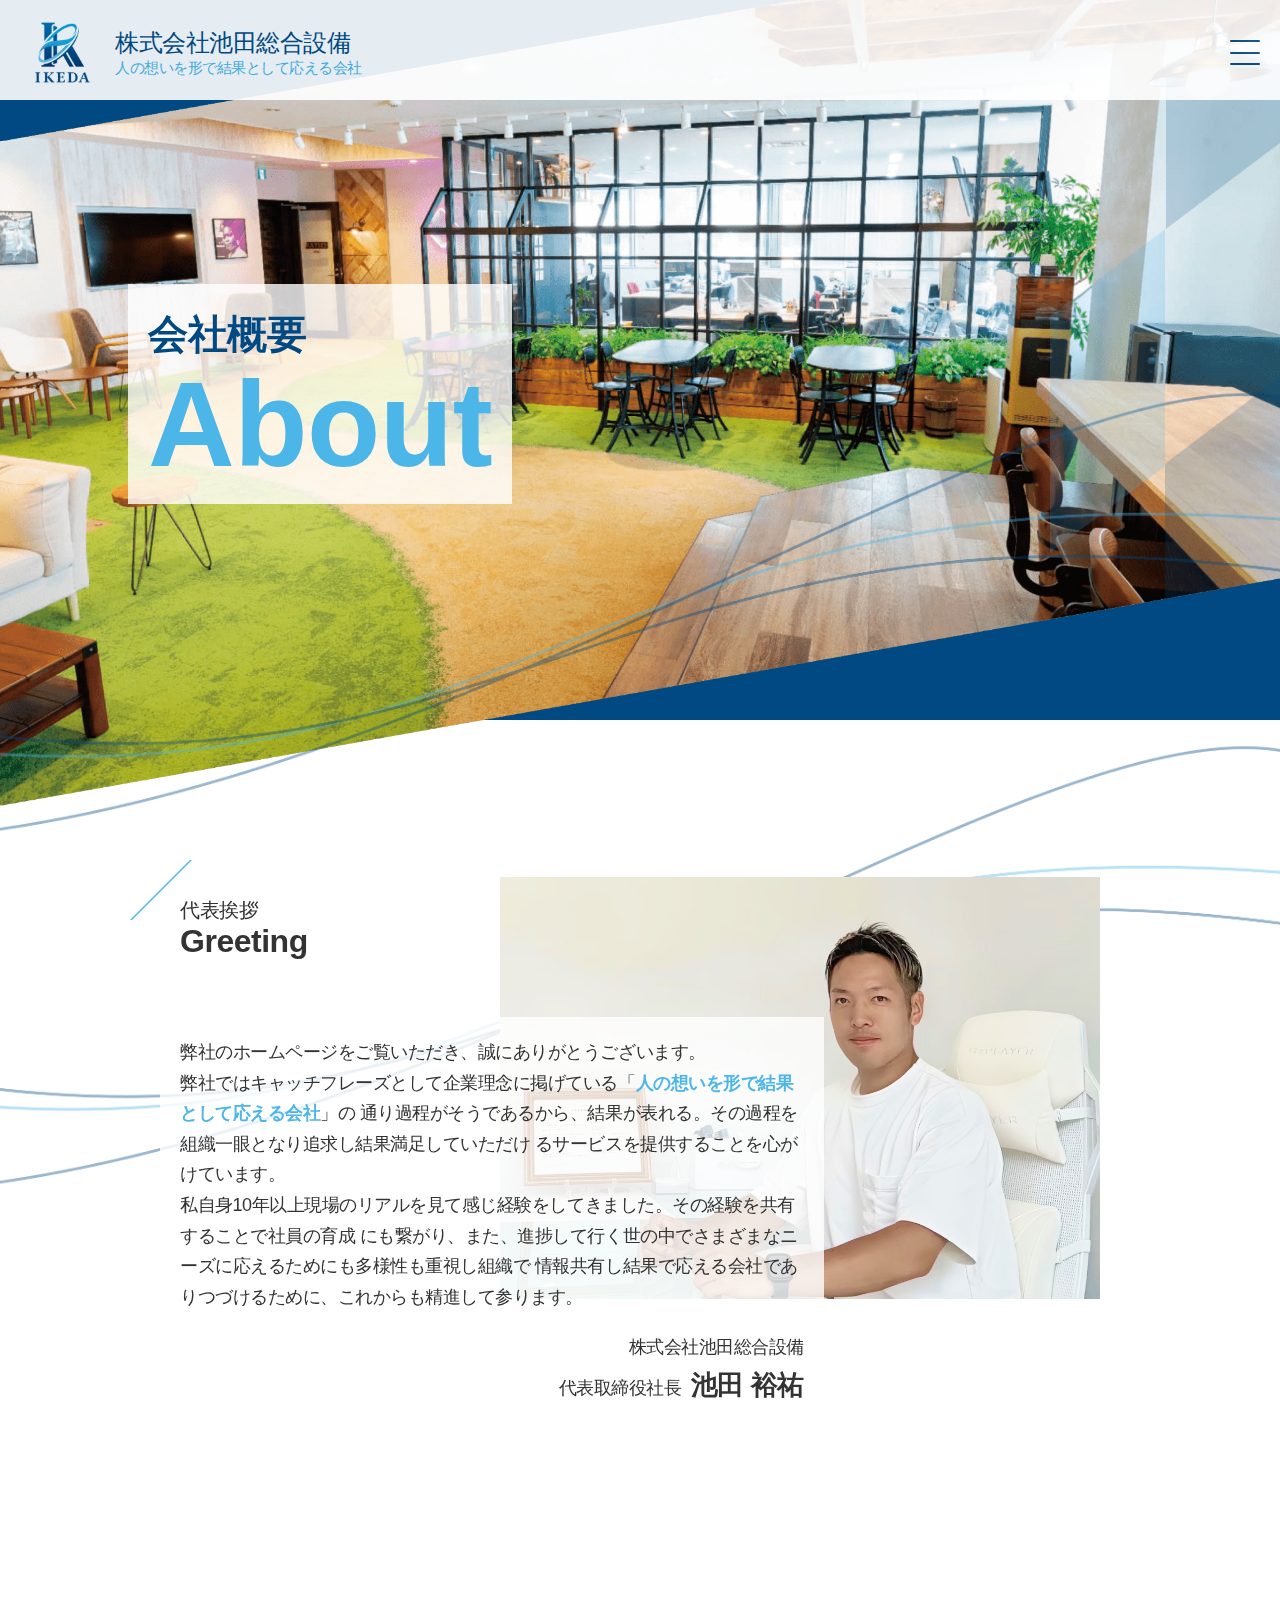
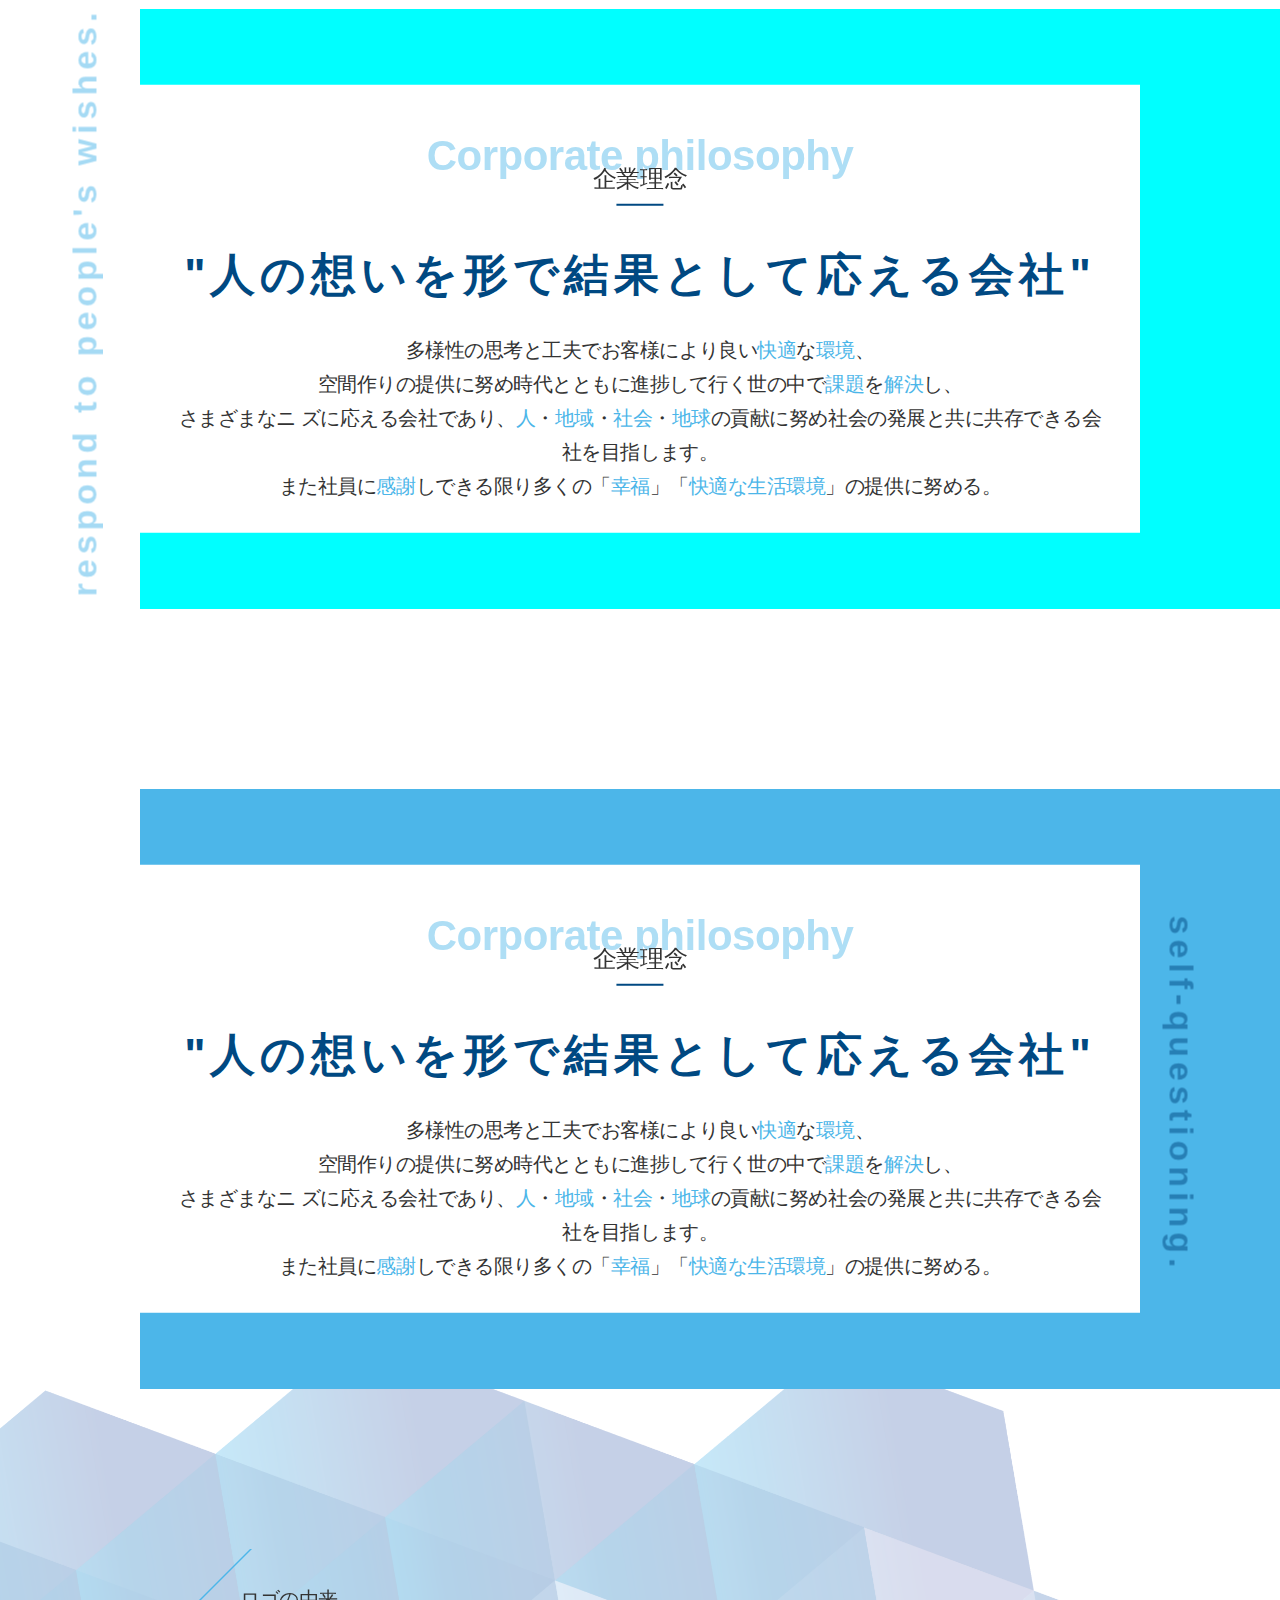
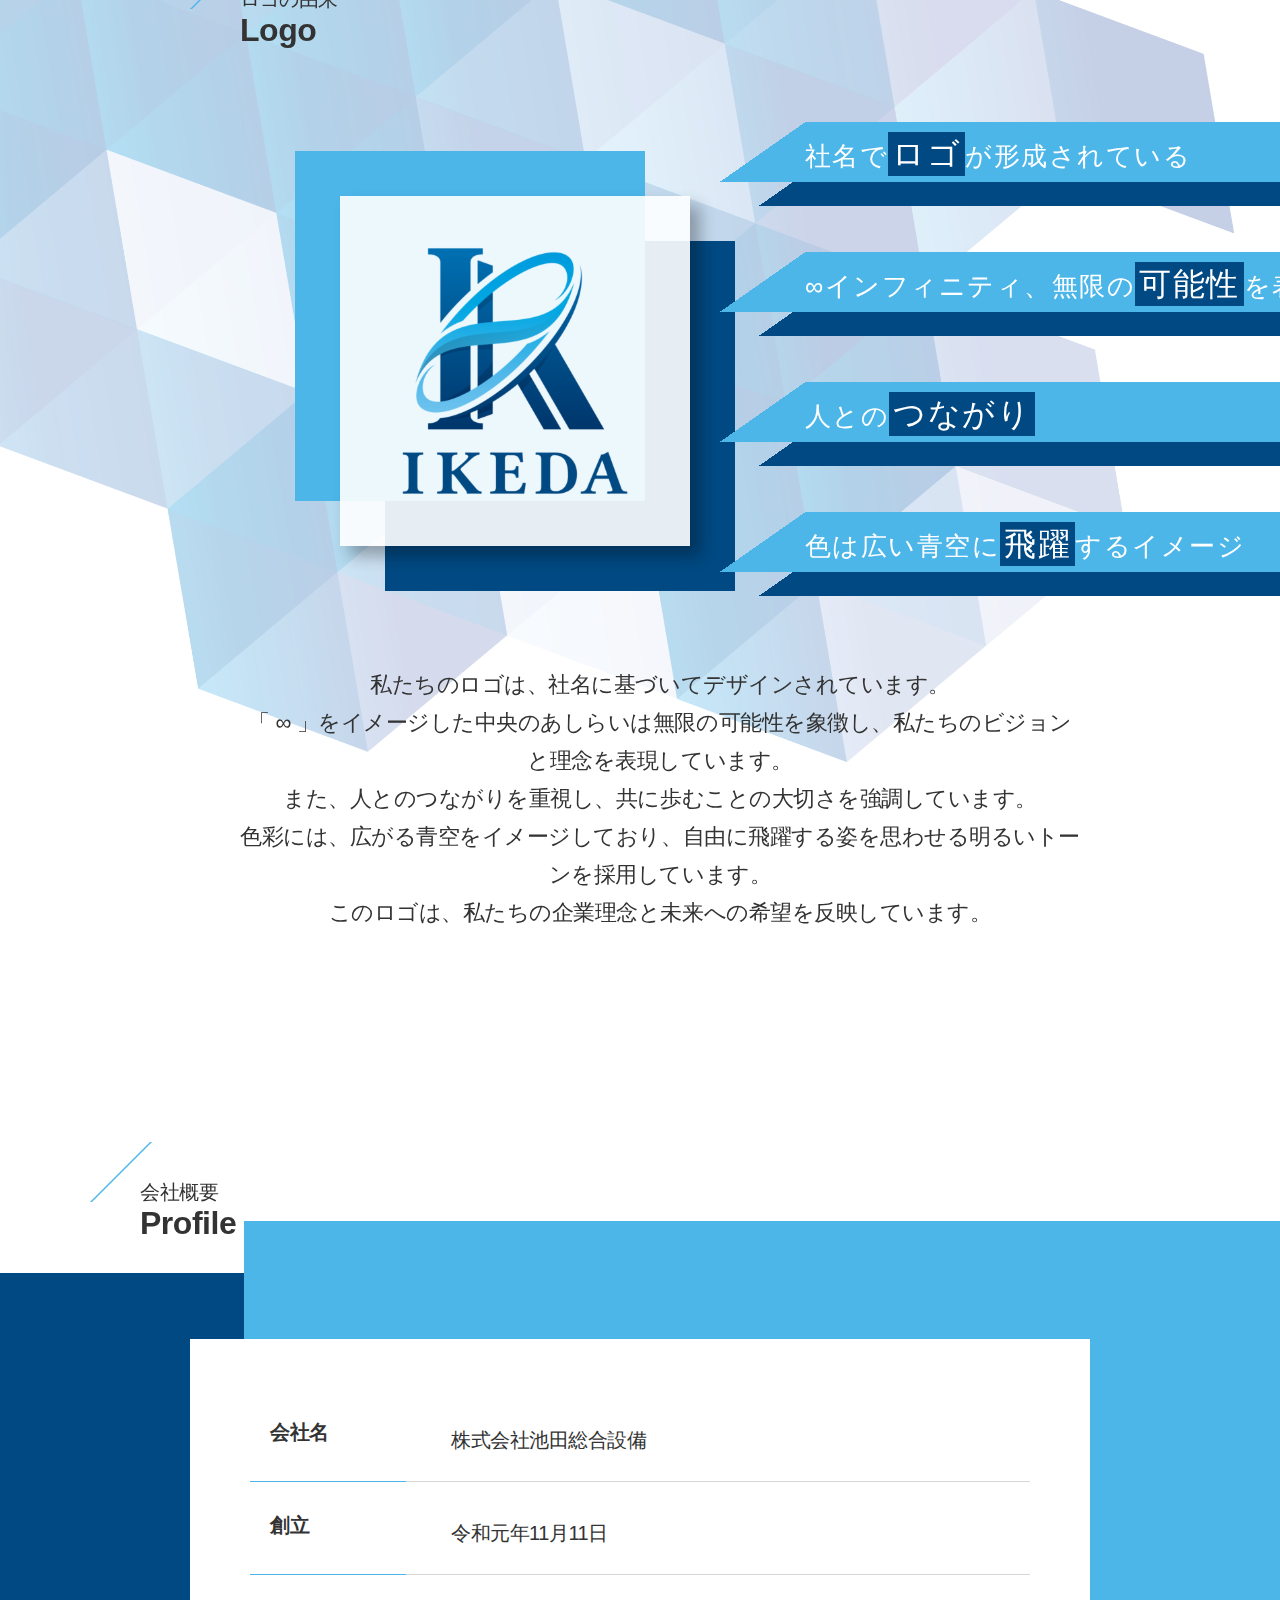
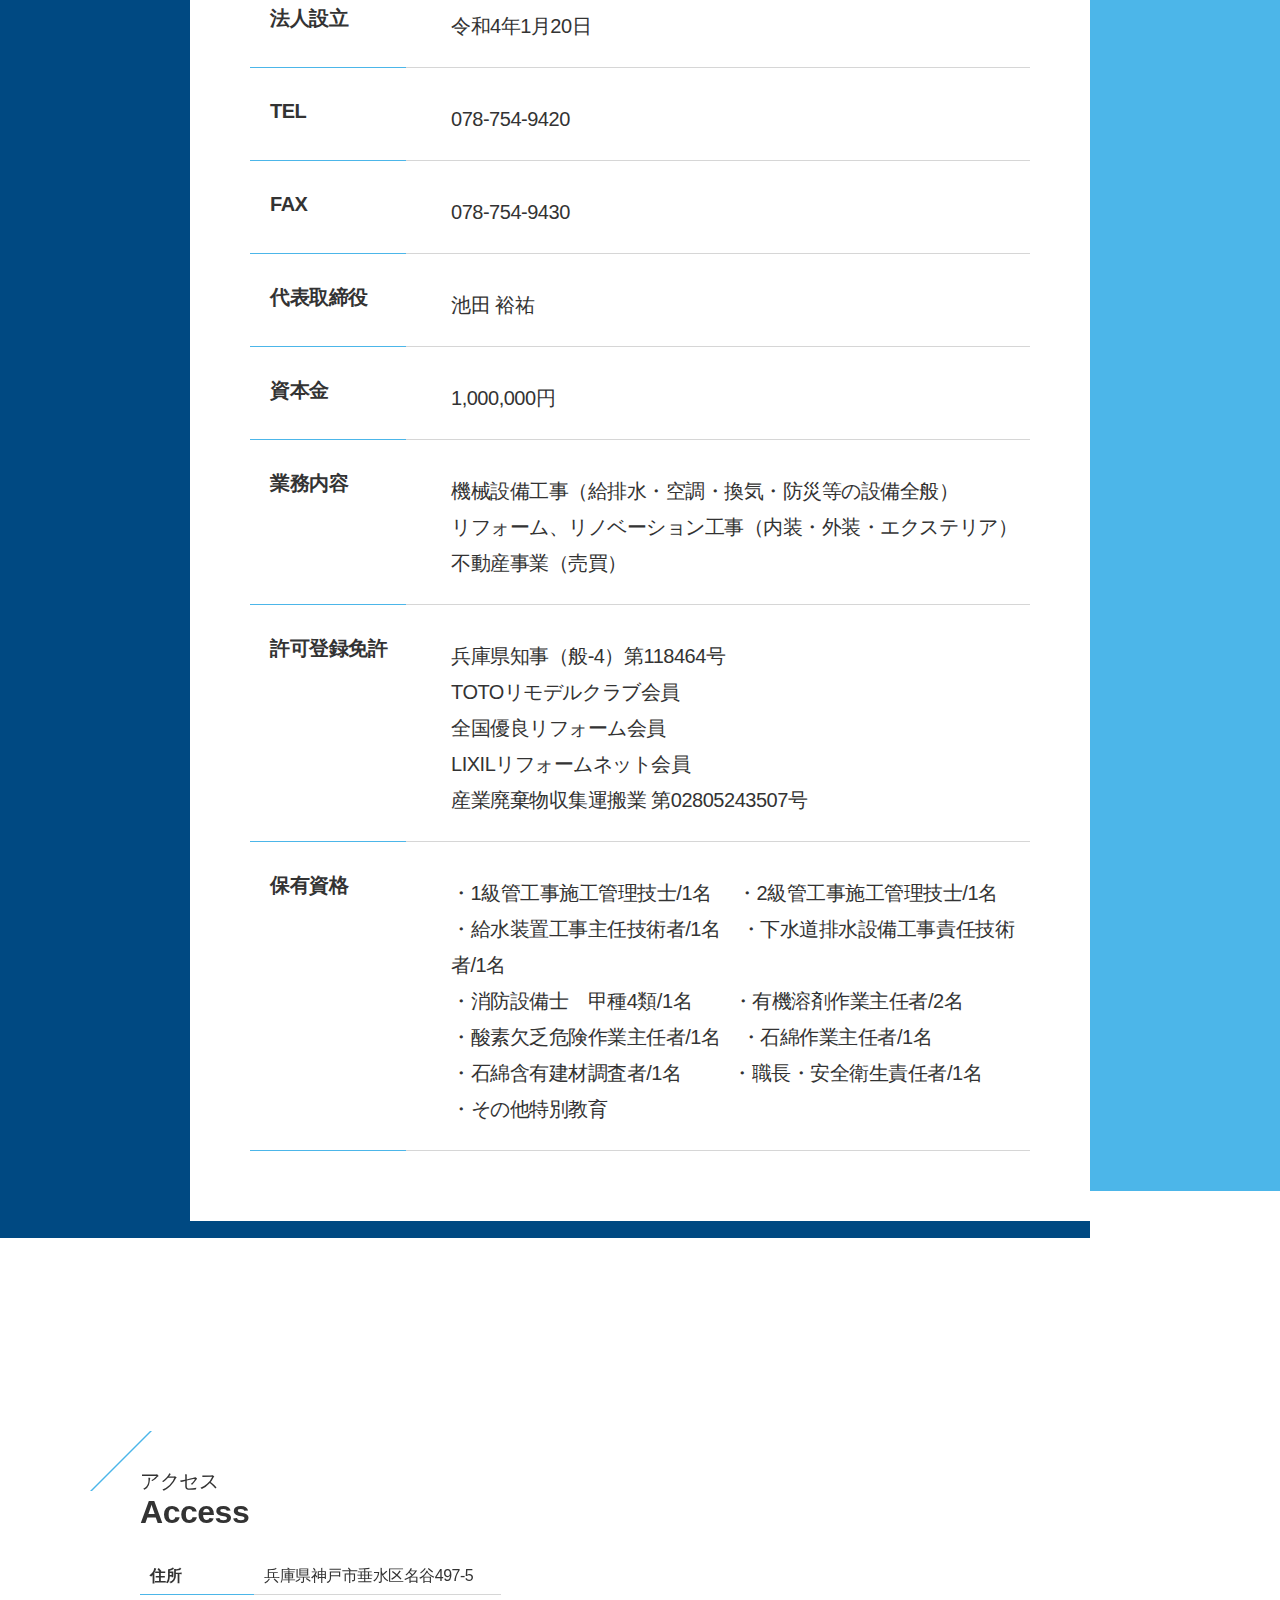
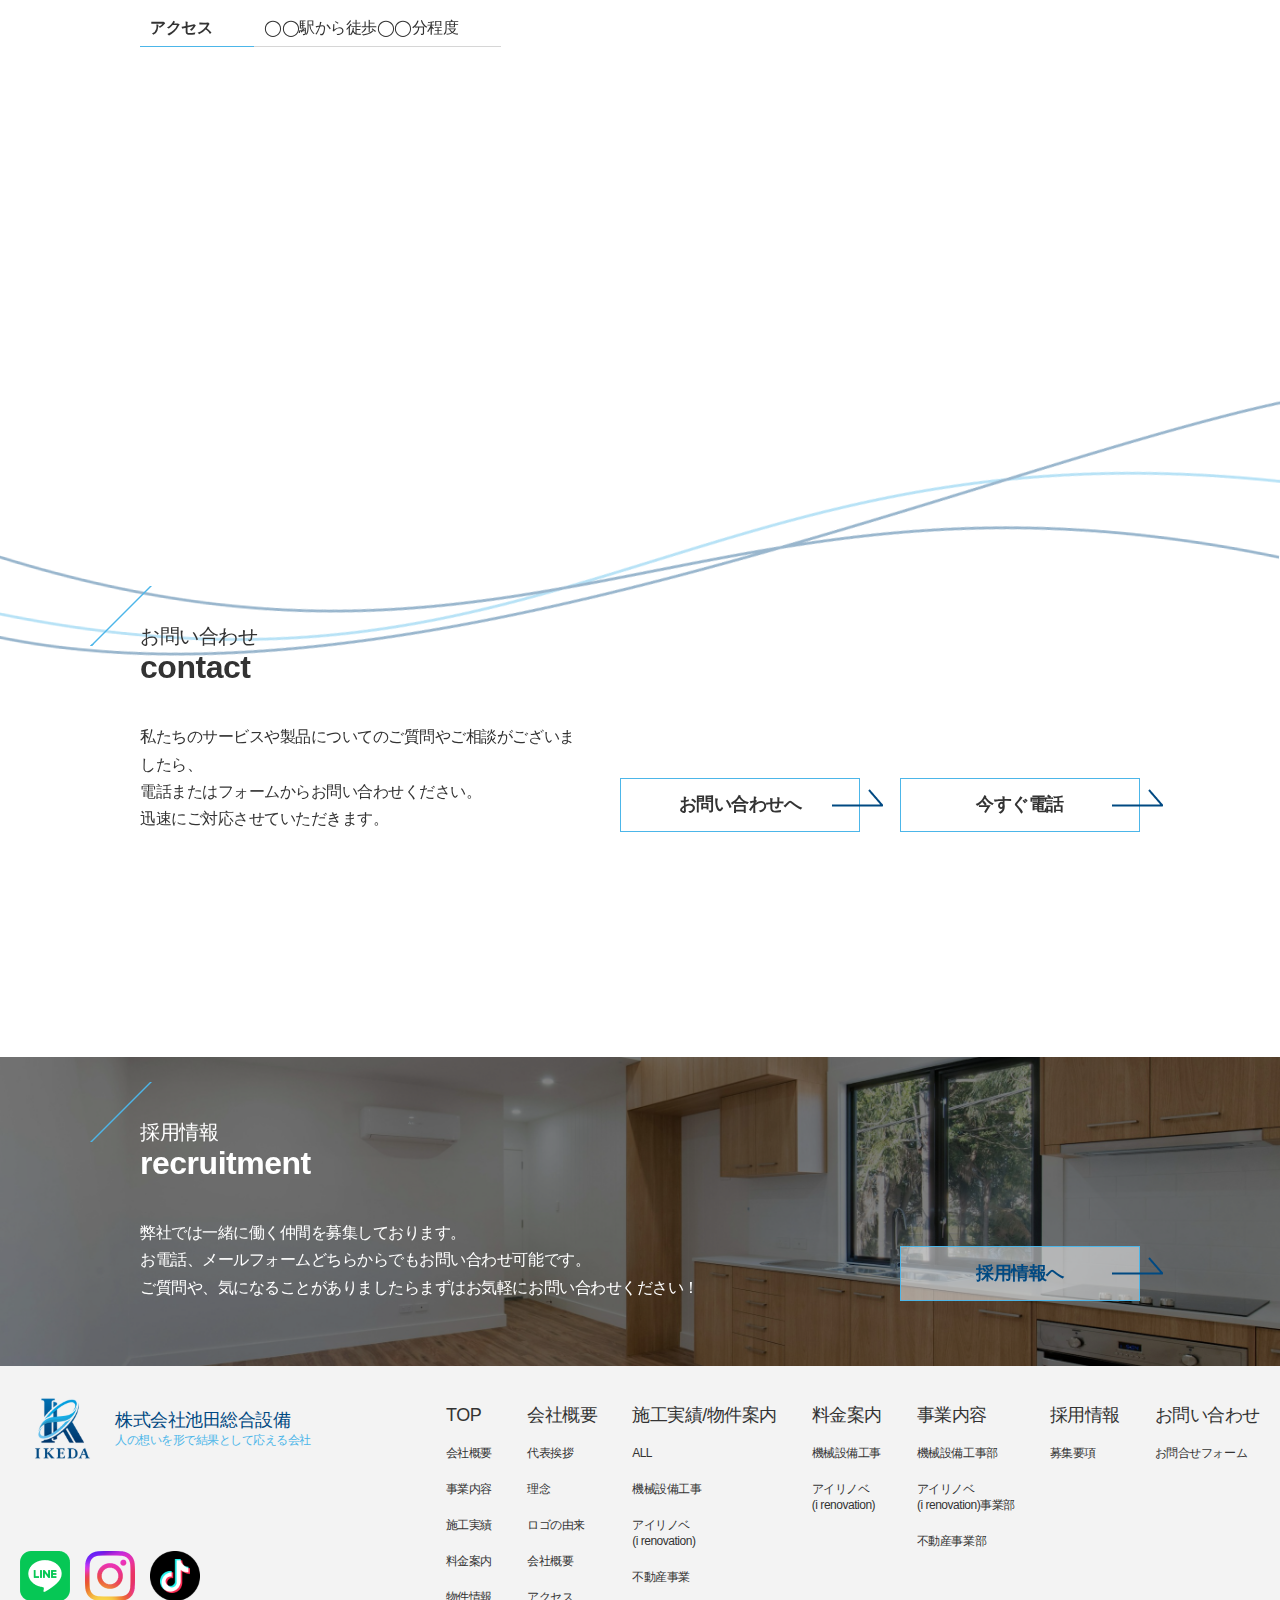
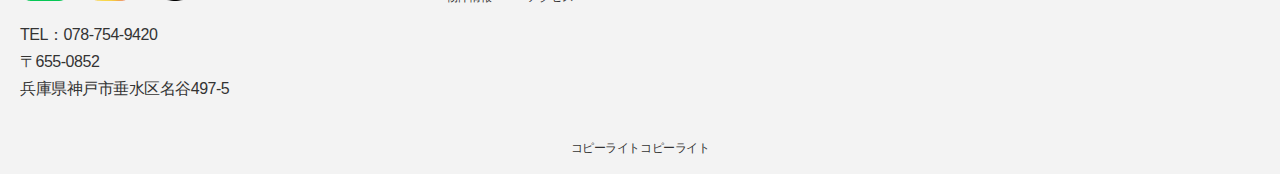
==== about.html @ 6a2445d1 "アクセスマップ追加" ====
<!DOCTYPE html>
<html lang="en">
<head>
    <meta charset="UTF-8">
    <meta name="viewport" content="width=device-width, initial-scale=1.0">
    <title>会社概要</title>

    <!-- 共通css -->
    <link rel="stylesheet" href="assets/css/common.css">
    <!-- 共通css / -->
    <!-- 固有css -->
    <link rel="stylesheet" href="assets/css/about.css">

    <!-- 固有css/ -->
    <!-- SVGファビコン -->
    <link rel="icon" href="/assets/img/common/logo.svg" type="image/svg+xml">
</head>
<body id="about">
    <div class="l-cutin">
    </div>
    <!-- header -->
    <header class="l-header">
        <div class="l-header__container">
            <a href="" class="logo">
                <i>
                    <img src="/assets/img/common/logo.svg" alt="">
                </i>
                <div class="text">
                    <div class="title">株式会社池田総合設備</div>
                    <div class="copy">人の想いを形で結果として応える会社</div>
                </div>
            </a>
            <nav class="l-header__nav">
                <ul class="l-header__menu">
                    <li claiss="l-header__list"><a href="/index.html" class="is-current">TOP</a></li>
                    <li claiss="l-header__list"><a href="/about.html">会社概要</a></li>
                    <li claiss="l-header__list"><a href="/archive.html">施工実績 / 物件案内</a></li>
                    <li claiss="l-header__list"><a href="/price.html">料金案内</a></li>
                    <li claiss="l-header__list"><a href="/business.html">事業内容</a></li>
                    <li claiss="l-header__list"><a href="/recruitment.html">採用情報</a></li>
                    <li claiss="l-header__list"><a href="/contact.html">お問い合わせ</a></li>
                </ul>
                <div class="l-header__sns">
                    <a href="">
                        <img src="/assets/img/common/LINE.png" alt="">
                    </a>
                    <a href="">
                        <img src="/assets/img/common/Instagram.png" alt="">
                    </a>
                    <a href="">
                        <img src="/assets/img/common/TikTok.png" alt="">
                    </a>
                </div>
            </nav>
            <div class="l-header__sp">
                <ul class="l-header__sp-menu">
                    <li class="l-header__sp-list"><a href="/index.html" class="is-current">TOP</a></li>
                    <li class="l-header__sp-list"><a href="/about.html">会社概要</a></li>
                    <li class="l-header__sp-list"><a href="/archive.html">施工実績 / 物件案内</a></li>
                    <li class="l-header__sp-list"><a href="/price.html">料金案内</a></li>
                    <li class="l-header__sp-list"><a href="/business.html">事業内容</a></li>
                    <li class="l-header__sp-list"><a href="/recruitment.html">採用情報</a></li>
                    <li class="l-header__sp-list"><a href="/contact.html">お問い合わせ</a></li>
                </ul>
                <div class="l-header__sp-sns">
                    <a href="">
                        <img src="/assets/img/common/LINE.png" alt="">
                    </a>
                    <a href="">
                        <img src="/assets/img/common/Instagram.png" alt="">
                    </a>
                    <a href="">
                        <img src="/assets/img/common/TikTok.png" alt="">
                    </a>
                </div>
            </div>
            <div class="l-header__ham">
                <span></span>
                <span></span>
                <span></span>
            </div>
        </div>
    </header>
    <!-- header / -->
    <main>
        <!-- mv -->
        <section class="p-mv">
            <img class="p-mv__main" src="assets/img/about/mv-about.png" alt="">
            <img class="p-mv__mark rellax" src="assets/img/common/MARK2.png" alt="">
            <img class="p-mv__mark--2 rellax-4" src="assets/img/common/MARK.png" alt="">
        
            <img class="p-mv__lines rellax-2" src="assets/img/common/lines.png" alt="">
            <h1 class="p-mv__title rellax-3">
                <div class="ja">会社概要</div>
                <div class="en">About</div>
            </h1>     
        </section>
        <!-- mv / -->


                    <section class="greeting" id="greeting">
                        <div class="c-inner greeting__inner">
                            <div class="c-title">
                                <div class="ja">代表挨拶</div>
                                <div class="en">Greeting</div>
                            </div>
                            <div class="eco-box">
                                <div class="ceo-message__inner">
                                    <div class="ceo__message">
                                        <p>弊社のホームページをご覧いただき、誠にありがとうございます。<br>
                        
                                            弊社ではキャッチフレーズとして企業理念に掲げている「<span class="ceo__message-strong">人の想いを形で結果として応える会社</span>」の
                                            通り過程がそうであるから、結果が表れる。その過程を組織一眼となり追求し結果満足していただけ
                                            るサービスを提供することを心がけています。<br>
                        
                                            私自身10年以上現場のリアルを見て感じ経験をしてきました。その経験を共有することで社員の育成
                                            にも繋がり、また、進捗して行く世の中でさまざまなニーズに応えるためにも多様性も重視し組織で
                                            情報共有し結果で応える会社でありつづけるために、これからも精進して参ります。
                                        </p>
                                        <div class="ceo__name">
                                            <p>
                                                株式会社池田総合設備<br>
                                                代表取締役社長 <span class="ceo__name-strong">池田 裕祐</span>
                                            </p>
                                        </div>
                                    </div>
                                </div>
                                <div class="ceo-img__inner">
                                    <img class="ceo__img" src="assets/img/about/greeting.png" alt="">

                                </div>
        
                            </div>
                        </div>
                        <img class="line__img" src="assets/img/common/lines.png" alt="">
                        <!-- <img class="bg" src="/assets/img/about/bg-img.png" alt=""> -->
                    </section>

                <!-- 企業理念 -->
                <section class="philosophy" id="philosophy">
                    <div class="c-inner philosophy__inner">
                        <div class="bgMessage bgMessage--right">respond to people's wishes.</div>
                     
                        <div class="whiteblock">
                                <div class="c-title-secondary title__about">
                                    <div class="en">Corporate philosophy</div>
                                    <div class="ja">企業理念</div>
                                </div>
                                <div class="message">
                                    <p class="message__title">"人の想いを形で結果として応える会社"</p>
                                    <p class="message__desc">多様性の思考と工夫でお客様により良い<span>快適</span>な<span>環境</span>、<br>

                                        空間作りの提供に努め時代とともに進捗して行く世の中で<span>課題</span>を<span>解決</span>し、<br>
                                        
                                        さまざまなニ ズに応える会社であり、<span>人</span>・<span>地域</span>・<span>社会</span>・<span>地球</span>の貢献に努め社会の発展と共に共存できる会社を目指します。<br>
                                        
                                        また社員に<span>感謝</span>しできる限り多くの「<span>幸福</span>」「<span>快適な生活環境</span>」の提供に努める。</p>
                                </div>
                        </div>   
                        <div class="blueblock"></div>                     
                    </div>
                </section>
                <!-- 企業理念 -->

                                <!-- 企業理念 -->
                                <section class="philosophy" id="philosophy">
                                    <div class="c-inner philosophy__inner">
                                        <div class="bgMessage bgMessage--left">self-questioning.</div>
                                    
                                        <div class="whiteblock">
                                                <div class="c-title-secondary title__about">
                                                    <div class="en">Corporate philosophy</div>
                                                    <div class="ja">企業理念</div>
                                                </div>
                                                <div class="message">
                                                    <p class="message__title">"人の想いを形で結果として応える会社"</p>
                                                    <p class="message__desc">多様性の思考と工夫でお客様により良い<span>快適</span>な<span>環境</span>、<br>
                
                                                        空間作りの提供に努め時代とともに進捗して行く世の中で<span>課題</span>を<span>解決</span>し、<br>
                                                        
                                                        さまざまなニ ズに応える会社であり、<span>人</span>・<span>地域</span>・<span>社会</span>・<span>地球</span>の貢献に努め社会の発展と共に共存できる会社を目指します。<br>
                                                        
                                                        また社員に<span>感謝</span>しできる限り多くの「<span>幸福</span>」「<span>快適な生活環境</span>」の提供に努める。</p>
                                                </div>
                                        </div>   
                                        <div class="blueblock blueblock--reverse"></div>
                                       
                                    </div>
                                    <img src="/assets/img/about/bg-img.png" class="philosophy__bg rellax-2">            
                                </section>
                                <!-- 企業理念 -->


 

                <section class="logo" id="logo">
                    <div class="c-inner logo__inner">
                        <div class="p-about-logo__title">
                            <div class="c-title">
                                <span class="c-slash"></span>
                                <div class="ja">ロゴの由来</div>
                                <div class="en">Logo</div>
                            </div>
                        </div>
                        <div class="p-about-logo__content">
                            <div class="p-about-logo__leftside">
                                <div class="block__logo">
                                    <img class="logo" src="/assets/img/common/logo.svg" alt="">
                                    <div class="block__skyblue"> </div>
                                    <div class="block__blue"></div>
                                </div>
                            </div>
                            <div class="p-about-logo__rightside">
                                <div class="logo__desc">
                                    <div class="block__skyblue fade-right">
                                        <p>社名で<span>ロゴ</span>が形成されている</p>
                                        <div class="block__blue"></div>
                                    </div>
                                    <div class="block__skyblue">
                                        <p>∞インフィニティ、無限の<span>可能性</span>を表現</p>
                                        <div class="block__blue"></div>
                                    </div>
                                    <div class="block__skyblue">
                                        <p>人との<span>つながり</span></p>
                                        <div class="block__blue"></div>
                                    </div>
                                    <div class="block__skyblue">
                                        <p>色は広い青空に<span>飛躍</span>するイメージ</p>
                                        <div class="block__blue"></div>
                                    </div>
                                    
                                    
                                </div>
                            </div>
                        </div>
                        <div class="p-about-logo__message">
                            <p>私たちのロゴは、社名に基づいてデザインされています。<br>

                                「 ∞ 」をイメージした中央のあしらいは無限の可能性を象徴し、私たちのビジョンと理念を表現しています。<br>
                                
                                また、人とのつながりを重視し、共に歩むことの大切さを強調しています。<br>
                                
                                色彩には、広がる青空をイメージしており、自由に飛躍する姿を思わせる明るいトーンを採用しています。<br>
                                
                                
                                このロゴは、私たちの企業理念と未来への希望を反映しています。</p>
                        </div>
                    </div>
                </section>

                <section class="company" id="company">
                    <div class="c-inner company__inner">
                        <div class="p-about-company__title">
                            <div class="c-title">
                                <span class="c-slash"></span>
                                <div class="ja">会社概要</div>
                                <div class="en">Profile</div>
                            </div>
                        </div>

                        <div class="p-recruitment__content">
                            <dl class="p-recruitment__list">
                                <dt class="p-recruitment__term">会社名</dt>
                                <dd class="p-recruitment__desc">株式会社池田総合設備</dd>
                                <dt class="p-recruitment__term">創立</dt>
                                <dd class="p-recruitment__desc">令和元年11月11日</dd>
                                <dt class="p-recruitment__term">法人設立</dt>
                                <dd class="p-recruitment__desc">令和4年1月20日</dd>
                                <dt class="p-recruitment__term">TEL</dt>
                                <dd class="p-recruitment__desc">078-754-9420</dd>
                                <dt class="p-recruitment__term">FAX</dt>
                                <dd class="p-recruitment__desc">078-754-9430</dd>
                                <dt class="p-recruitment__term">代表取締役</dt>
                                <dd class="p-recruitment__desc">池田 裕祐</dd>
                                <dt class="p-recruitment__term">資本金</dt>
                                <dd class="p-recruitment__desc">1,000,000円</dd>
                                <dt class="p-recruitment__term">業務内容</dt>
                                <dd class="p-recruitment__desc">機械設備工事（給排水・空調・換気・防災等の設備全般）<br>
                                    リフォーム、リノベーション工事（内装・外装・エクステリア）<br>
                                    不動産事業（売買）</dd>
                                <dt class="p-recruitment__term">許可登録免許</dt>
                                <dd class="p-recruitment__desc">兵庫県知事（般-4）第118464号<br>
                                    TOTOリモデルクラブ会員<br>
                                    全国優良リフォーム会員<br>
                                    LIXILリフォームネット会員<br>
                                    産業廃棄物収集運搬業 第02805243507号
                                </dd>
                                <dt class="p-recruitment__term">保有資格</dt>
                                <dd class="p-recruitment__desc">
                                    ・1級管工事施工管理技士/1名&nbsp;&nbsp;&nbsp;&nbsp;&nbsp;・2級管工事施工管理技士/1名<br>
                                    ・給水装置工事主任技術者/1名&nbsp;&nbsp;&nbsp;&nbsp;・下水道排水設備工事責任技術者/1名<br>
                                    ・消防設備士　甲種4類/1名&nbsp;&nbsp;&nbsp;&nbsp;&nbsp;&nbsp;&nbsp;&nbsp;・有機溶剤作業主任者/2名<br>
                                    ・酸素欠乏危険作業主任者/1名&nbsp;&nbsp;&nbsp;&nbsp;・石綿作業主任者/1名<br>
                                    ・石綿含有建材調査者/1名&nbsp;&nbsp;&nbsp;&nbsp;&nbsp;&nbsp;&nbsp;&nbsp;&nbsp;&nbsp;・職長・安全衛生責任者/1名<br>
                                    ・その他特別教育</dd>
                            </dl>
                            <div class="block__blue"></div>
                            <div class="block__skyblue"></div>
                        </div>

                    </div>
                </section>

                <section class="access" id="access">
                    <div class="c-inner access__inner">
                        <div class="c-title">
                            <span class="c-slash"></span>
                            <div class="ja">アクセス</div>
                            <div class="en">Access</div>
                        </div>
                        <div class="access__contents">
                            <div class="access__contents--desc">
                                <dl>
                                    <dt>住所</dt>
                                    <dd>兵庫県神戸市垂水区名谷497-5</dd>
                                </dl>
                                <dl>
                                    <dt>アクセス</dt>
                                    <dd>◯◯駅から徒歩◯◯分程度</dd>
                                </dl>
                            </div>
    
                            <div class="access__contents--map">
                                <iframe src="https://www.google.com/maps/embed?pb=!1m18!1m12!1m3!1d3282.0630707968458!2d135.0664772762302!3d34.65311007293668!2m3!1f0!2f0!3f0!3m2!1i1024!2i768!4f13.1!3m3!1m2!1s0x600083fa0dea90f7%3A0xb1e30737e6d623bf!2z44CSNjU1LTA4NTIg5YW15bqr55yM56We5oi45biC5Z6C5rC05Yy65ZCN6LC355S677yU77yZ77yX4oiS77yV!5e0!3m2!1sja!2sjp!4v1735443319952!5m2!1sja!2sjp" width="600" height="450" style="border:0;" allowfullscreen="" loading="lazy" referrerpolicy="no-referrer-when-downgrade"></iframe>
                            </div>
                        </div>
                    </div>
                </section>



                <!--コンタクト -->
                <section class="p-contact p-lead-sec">
                    <img class="contact-line" src="/assets/img/common/lineBg.png" alt="">
                    <div class="c-inner">
                        <h1 class="c-title">
                            <div class="ja">お問い合わせ</div>
                            <div class="en">contact</div>
                        </h1>
                        <div class="p-contact__content p-lead-sec__content">
                            <p>
                                私たちのサービスや製品についてのご質問やご相談がございましたら、<br>
                                電話またはフォームからお問い合わせください。<br>
                                迅速にご対応させていただきます。
                            </p>
                            <div class="p-contact__btns p-lead-sec__btns">
                                <a href="/contact.html" class="c-btn">お問い合わせへ</a>
                                <a href="" class="c-btn">今すぐ電話</a>
                            </div>
                        </div>
                    </div>
                </section>
                <!--コンタクト / -->
        
                <!-- リクルート -->
                <section class="p-recruit p-lead-sec">
                    <div class="c-inner">
                        <h1 class="c-title p-recruit__title">
                            <div class="ja">採用情報</div>
                            <div class="en">recruitment</div>
                        </h1>
                        <div class="p-recruit__content p-lead-sec__content">
                            <p>
                                弊社では一緒に働く仲間を募集しております。<br>
                                お電話、メールフォームどちらからでもお問い合わせ可能です。<br>
                                ご質問や、気になることがありましたらまずはお気軽にお問い合わせください！
                            </p>
                            <div class="p-recruit__btns p-lead-sec__btns">
                                <a href="/recruit.html" class="c-btn">採用情報へ</a>
                            </div>
                        </div>
                    </div>
                </section>
                <!-- リクルート / -->
    </main>
    <!-- footer -->
    <footer class="l-footer">
        <div class="l-footer__container">
            <div class="l-footer__content">
                <div class="l-footer__text">
                    <a href="" class="logo">
                        <i>
                            <img src="/assets/img/common/logo.svg" alt="">
                        </i>
                        <div class="text">
                            <div class="title">株式会社池田総合設備</div>
                            <div class="copy">人の想いを形で結果として応える会社</div>
                        </div>
                    </a>
                    <div class="l-footer__sns">
                        <a href="">
                            <img src="/assets/img/common/LINE.png" alt="">
                        </a>
                        <a href="">
                            <img src="/assets/img/common/Instagram.png" alt="">
                        </a>
                        <a href="">
                            <img class="l-footer__sns--tiktok" src="/assets/img/common/TikTok.png" alt="">
                        </a>
                    </div>
                    <div class="l-footer__info">
                        <p>TEL：<a href>078-754-9420</a></p>
                        <p>〒655-0852</a></p>
                        <p>兵庫県神戸市垂水区名谷497-5</p>
                    </div>
                </div>
                <div class="l-footer__menu">
                    <ul>
                        <li>
                            <a href="/index.html" class="main">TOP</a>
                        </li>
                        <li>
                            <a href="/index.html#about">会社概要</a>
                        </li>
                        <li>
                            <a href="/index.html#business">事業内容</a>
                        </li>
                        <li>
                            <a href="/index.html#achivements">施工実績</a>
                        </li>
                        <li>
                            <a href="/index.html#price">料金案内</a>
                        </li>
                        <li>
                            <a href="/index.html#infomation">物件情報</a>
                        </li>
                    </ul>
                    <ul>
                        <li>
                            <a href="/about.html" class="main">会社概要</a>
                        </li>
                        <li>
                            <a href="/about.html#greeting">代表挨拶</a>
                        </li>
                        <li>
                            <a href="/about.html#philosophy">理念</a>
                        </li>
                        <li>
                            <a href="/about.html#logo">ロゴの由来</a>
                        </li>
                        <li>
                            <a href="/about.html#company">会社概要</a>
                        </li>
                        <li>
                            <a href="/about.html#access">アクセス</a>
                        </li>
                    </ul>
                    <ul>
                        <li>
                            <a href="/archive.html" class="main">施工実績/物件案内</a>
                        </li>
                        <li>
                            <a href="">ALL</a>
                        </li>
                        <li>
                            <a href="">機械設備工事</a>
                        </li>
                        <li>
                            <a href="">アイリノベ<br>(i renovation)</a>
                        </li>
                        <li>
                            <a href="">不動産事業</a>
                        </li>
                    </ul>
                    <ul>
                        <li>
                            <a href="" class="main">料金案内</a>
                        </li>
                        <li>
                            <a href="/price.html#construction">機械設備工事</a>
                        </li>
                        <li>
                            <a href="/price.html#irenovation">アイリノベ<br>(i renovation)</a>
                        </li>
                    </ul>
                    <ul>
                        <li>
                            <a href="" class="main">事業内容</a>
                        </li>
                        <li>
                            <a href="/business.html#construction-section">機械設備工事部</a>
                        </li>
                        <li>
                            <a href="/business.html#renovation-section">アイリノベ<br>(i renovation)事業部</a>
                        </li>
                        <li>
                            <a href="/business.html#property-section">不動産事業部</a>
                        </li>
                    </ul>
                    <ul>
                        <li>
                            <a href="" class="main">採用情報</a>
                        </li>
                        <li>
                            <a href="/recruitment.html#recruitment">募集要項</a>
                        </li>
                    </ul>
                    <ul>
                        <li>
                            <a href="" class="main">お問い合わせ</a>
                        </li>
                        <li>
                            <a href="/contact.html#contact">お問合せフォーム</a>
                        </li>
                    </ul>
                </div>
            </div>
        </div>

        <div class="copyright">コピーライトコピーライト</div>
    </footer>
    <!-- footer / -->


    <!-- 共通JS -->
    <script src="/assets/js/_vendor/rellax.js"></script>
    <script src="/assets/js/_vendor/scrollreaveal.js"></script>
    <script src="/assets/js/common.js"></script>
    <!-- 共通JS -->
</body>
</html>
---- assets/css/common.css ----
@charset "UTF-8";
@import url("https://fonts.googleapis.com/css2?family=Kiwi+Maru&display=swap");
html,
body,
div,
span,
applet,
object,
iframe,
h1,
h2,
h3,
h4,
h5,
h6,
p,
blockquote,
pre,
a,
abbr,
acronym,
address,
big,
cite,
code,
del,
dfn,
em,
img,
ins,
kbd,
q,
s,
samp,
small,
strike,
strong,
sub,
sup,
tt,
var,
b,
u,
i,
center,
dl,
dt,
dd,
ol,
ul,
li,
fieldset,
form,
label,
legend,
table,
caption,
tbody,
tfoot,
thead,
tr,
th,
td,
article,
aside,
canvas,
details,
embed,
figure,
figcaption,
footer,
header,
hgroup,
menu,
nav,
output,
ruby,
section,
summary,
time,
mark,
audio,
video {
  margin: 0;
  padding: 0;
  border: 0;
  font-size: 100%;
  font: inherit;
  vertical-align: baseline;
}

article,
aside,
details,
figcaption,
figure,
footer,
header,
hgroup,
menu,
nav,
section {
  display: block;
}

body {
  line-height: 1;
}

ol,
ul {
  list-style: none;
}

blockquote,
q {
  quotes: none;
}

blockquote:before,
blockquote:after,
q:before,
q:after {
  content: "";
  content: none;
}

table {
  border-collapse: collapse;
  border-spacing: 0;
}

*,
*::before,
*::after {
  box-sizing: border-box;
  transition: all 0.3s;
  color: #333333;
}

p {
  line-height: 1.7;
}
@media only screen and (max-width: 767px) {
  p {
    font-size: 16px;
  }
}

a {
  text-decoration: none;
}
a:hover {
  opacity: 0.8;
}

body {
  font-family: "Noto Sans JP", メイリオ, Meiryo, "ＭＳ Ｐゴシック", "MS PGothic", sans-serif;
  letter-spacing: -0.03em;
  text-size-adjust: 100%;
  overflow-x: hidden;
}
@media only screen and (max-width: 767px) {
  body {
    min-width: 0;
  }
}

img {
  vertical-align: bottom;
  max-width: 100%;
}
@media only screen and (max-width: 767px) {
  img {
    min-width: auto;
  }
}

.c-inner {
  width: 100%;
  position: relative;
  max-width: 1280px;
  margin-left: auto;
  margin-right: auto;
}
@media only screen and (max-width: 1280px) {
  .c-inner {
    max-width: 1000px;
  }
}
@media only screen and (max-width: 1000px) {
  .c-inner {
    max-width: 767px;
  }
}
@media only screen and (max-width: 767px) {
  .c-inner {
    max-width: calc(100% - 40px);
  }
}

.c-title {
  position: relative;
}
.c-title::after {
  content: "";
  position: absolute;
  height: 60px;
  border-right: 2px solid #4CB6E9;
  border-bottom: 2px solid #4CB6E9;
  transform: skew(-45deg);
  left: -20px;
  top: -40px;
}
.c-title .ja {
  font-size: 20px;
  margin-bottom: 5px;
}
.c-title .en {
  font-size: 32px;
  font-weight: bold;
}
.c-title .icon {
  position: absolute;
}
.c-title--recruit {
  margin-bottom: 65px;
}
.c-title--recruit .ja, .c-title--recruit .en {
  color: white;
}

.c-btn {
  width: 240px;
  padding: 17.5px;
  border: 1px solid #4CB6E9;
  display: block;
  text-align: center;
  position: relative;
  font-weight: bold;
  font-size: 110%;
  background: rgba(255, 255, 255, 0.7);
}
.c-btn::after {
  content: url("/assets/img/common/btn-arrow.png");
  position: absolute;
  top: 10px;
  right: -25px;
}
.c-btn__2lines::after {
  position: absolute;
  top: 19px;
}

.c-title-secondary {
  text-align: center;
  margin: 20px 0;
  position: relative;
  margin-bottom: 150px;
}
.c-title-secondary .en {
  font-size: 42px;
  font-weight: bold;
  color: #4CB6E9;
  opacity: 45%;
}
.c-title-secondary .ja {
  position: absolute;
  top: 105%;
  left: 50%;
  transform: translate(-50%, -50%);
  font-size: 24px;
  color: #333;
}
.c-title-secondary .ja::after {
  content: "";
  position: absolute;
  left: 50%;
  bottom: -15px;
  transform: translateX(-50%);
  width: 50%;
  height: 2px;
  background-color: #004982;
}

.c-anim-fade-in {
  opacity: 0;
  transform: translateY(50px); /* 初期位置は下に設定 */
  transition: opacity 1s ease-in-out, transform 0.5s ease-in-out;
}
.c-anim-fade-in.is-visible {
  opacity: 1;
  transform: translateY(0); /* アニメーション後、元の位置に戻す */
}

.p-mv {
  height: 95vh;
  width: 100%;
  background-color: #004982;
  position: relative;
}
@media only screen and (max-width: 1280px) {
  .p-mv {
    height: 80vh;
  }
}
@media only screen and (max-width: 1000px) {
  .p-mv {
    height: 60vh;
  }
}
@media only screen and (max-width: 767px) {
  .p-mv {
    height: 400px;
  }
}
.p-mv__main {
  position: absolute;
  width: 100%;
  top: 50%;
  left: 50%;
  transform: translate(-50%, -50%);
}
@media only screen and (max-width: 767px) {
  .p-mv__main {
    transform: translate(-50%, calc(-50% - 50px));
  }
}
.p-mv__mark {
  position: absolute;
  z-index: 5;
  right: 0;
  top: 5vw;
  width: 18vw;
}
.p-mv__mark--2 {
  right: auto;
  left: 0;
  top: 2vw;
}
.p-mv__title {
  position: absolute;
  left: 10%;
  bottom: 30%;
  font-size: 2.8vw;
  font-weight: bold;
  line-height: 1.5;
  z-index: 10;
  background: rgba(255, 255, 255, 0.8);
  padding: 20px;
}
@media only screen and (max-width: 767px) {
  .p-mv__title {
    left: 20px;
    bottom: 25%;
  }
}
.p-mv__title .core {
  font-size: 4.3vw;
  color: #4CB6E9;
}
.p-mv__title .professional {
  font-size: 4.3vw;
  color: #004982;
}
.p-mv__title .kanji {
  font-size: 3.6vw;
}
.p-mv__title .ja {
  font-size: 40px;
  color: #004982;
}
@media only screen and (max-width: 767px) {
  .p-mv__title .ja {
    font-size: 32px;
  }
}
.p-mv__title .en {
  font-size: 120px;
  font-weight: bold;
  color: #4CB6E9;
  line-height: 1;
}
@media only screen and (max-width: 767px) {
  .p-mv__title .en {
    font-size: 60px;
  }
}
.p-mv__lines {
  width: 120%;
  position: absolute;
  z-index: 1;
  top: 50%;
  left: 0;
}
.p-mv--top .p-mv__title {
  padding: 15px;
  background: rgba(255, 255, 255, 0.8);
}
.p-mv--small {
  margin-top: 100px;
  height: 400px;
  background-image: url("/assets/img/common/mv_top.png");
  background-position: center;
  background-repeat: no-repeat;
  background-size: cover;
}
.p-mv--small .p-mv__title .ja {
  font-size: 40px;
  color: #004982;
}
.p-mv--small .p-mv__title .en {
  font-size: 120px;
  font-weight: bold;
  color: #4CB6E9;
  line-height: 1;
}
.p-mv--contact {
  margin-top: 100px;
  height: 400px;
  background-image: url("/assets/img/contact/mv-contact.jpeg");
  background-position: center;
  background-repeat: no-repeat;
  background-size: cover;
  object-fit: contain;
}
.p-mv--contact .p-mv__title .ja {
  font-size: 40px;
  color: #004982;
}
.p-mv--contact .p-mv__title .en {
  font-size: 120px;
  font-weight: bold;
  color: #4CB6E9;
  line-height: 1;
}

.p-lead-sec {
  padding: 65px 50px;
}
.p-lead-sec__content {
  display: flex;
  gap: 40px;
  justify-content: space-between;
  align-items: end;
}

.p-recruit {
  background-image: url("/assets/img/common/secRecBg.png");
  position: relative;
  background-position: center;
  background-repeat: no-repeat;
  background-size: cover;
}
.p-recruit::after {
  content: "";
  width: 100%;
  height: 100%;
  background: rgba(0, 0, 0, 0.5);
  position: absolute;
  top: 0;
  left: 0;
}
.p-recruit__title {
  color: #fff;
  position: relative;
  z-index: 1;
  margin-bottom: 40px;
}
.p-recruit__title::after {
  background-color: #fff;
}
.p-recruit__title .ja {
  color: #fff;
}
.p-recruit__title .en {
  color: #fff;
}
.p-recruit__content {
  position: relative;
  z-index: 1;
}
.p-recruit__content p {
  color: white;
}
.p-recruit__content .c-btn {
  color: #004982;
  background: rgba(255, 255, 255, 0.5);
}

.p-instagram {
  margin-bottom: 180px;
  overflow-x: hidden;
  position: relative;
}
.p-instagram__title {
  margin-bottom: 20px;
}
.p-instagram p {
  margin-bottom: 40px;
}
.p-instagram .icon {
  top: 5px;
  left: 180px;
}
.p-instagram__content {
  display: block;
  position: relative;
  z-index: 1;
}
.p-instagram__check {
  position: absolute;
  top: -40px;
  right: 180px;
}
.p-instagram__links {
  display: flex;
  justify-content: space-between;
  gap: 50px;
  position: relative;
  z-index: 88;
}
.p-instagram__item {
  width: calc((100% - 100px) / 3);
}
.p-instagram__item a .media {
  width: 100%;
  margin-bottom: 20px;
}
.p-instagram__item a .media > img {
  width: 300px;
  height: 240px;
  overflow: cover;
}
.p-instagram__item a .text {
  font-size: 24px;
  position: relative;
  width: 100%;
  border-bottom: 1px solid #4CB6E9;
  padding: 5px;
}
.p-instagram__item a .text::after {
  content: url("/assets/img/common/btn-arrow.png");
  position: absolute;
  top: -2px;
  right: 5px;
}
.p-instagram .mark1 {
  position: absolute;
  bottom: 60px;
  right: -180px;
  width: 470px;
  z-index: -1;
}
.p-instagram .mark2 {
  position: absolute;
  top: 0;
  left: -220px;
  width: 830px;
  z-index: -1;
}

.p-line {
  position: relative;
}
.p-line .c-title {
  margin-bottom: 60px;
}
.p-line .icon {
  top: 5px;
  left: 70px;
}
.p-line__bg {
  position: absolute;
  width: 100%;
  top: 50%;
  left: 50%;
  transform: translate(-50%, -50%);
  z-index: -1;
}

.p-contact {
  position: relative;
}
.p-contact .contact-line {
  position: absolute;
  width: 100%;
  top: -70%;
  left: 0%;
  rotate: 5deg;
}
.p-contact__btns {
  display: flex;
  gap: 40px;
}
.p-contact__content {
  margin-top: 40px;
}

.l-header {
  width: 100%;
  height: 100px;
  background-color: #ffffff;
  position: fixed;
  top: 0;
  left: 0;
  z-index: 9999;
  opacity: 0.9;
}
@media only screen and (max-width: 767px) {
  .l-header {
    height: 60px;
  }
}
.l-header__container {
  display: flex;
  justify-content: space-between;
  align-items: center;
  padding: 10px 20px;
}
.l-header__container .logo {
  display: flex;
  justify-content: center;
  gap: 10px;
  align-items: center;
}
@media only screen and (max-width: 767px) {
  .l-header__container .logo i {
    width: 40px;
  }
}
.l-header__container .logo .text .title {
  color: #004982;
  font-size: 24px;
  margin-bottom: 5px;
}
@media only screen and (max-width: 767px) {
  .l-header__container .logo .text .title {
    font-size: 18px;
  }
}
.l-header__container .logo .text .copy {
  font-size: 15px;
  color: #4CB6E9;
}
@media only screen and (max-width: 767px) {
  .l-header__container .logo .text .copy {
    font-size: 12px;
  }
}
.l-header__nav {
  display: flex;
  align-items: center;
  gap: 15px;
}
@media only screen and (max-width: 1280px) {
  .l-header__nav {
    display: none;
  }
}
.l-header__menu {
  display: flex;
  gap: 10px;
  align-items: center;
  font-size: 19px;
}
.l-header__menu a {
  position: relative;
  padding: 5px;
}
.l-header__menu a:after {
  content: "";
  position: absolute;
  bottom: 0;
  left: 0;
  width: 0;
  height: 2px; /* 下線の太さ */
  background-color: #4CB6E9; /* 下線の色 */
  transition: width 0.3s ease;
}
.l-header__menu a.is-current {
  color: #004982;
}
.l-header__menu a:hover::after {
  width: 100%; /* ホバー時に下線が左から右に広がる */
}
.l-header__sns {
  display: flex;
  gap: 15px;
}
.l-header__sns a {
  display: block;
  width: 30px;
}
.l-header__sp {
  display: none;
  background-color: #fff; /* 背景色 */
  padding: 20px; /* 内側の余白 */
  position: fixed;
  top: 100px;
  right: -100%;
  width: 250px;
  transition: all 0.3s;
  height: 100%;
  z-index: 100;
}
@media only screen and (max-width: 1280px) {
  .l-header__sp {
    display: flex;
    flex-direction: column;
    gap: 40px;
  }
}
@media only screen and (max-width: 767px) {
  .l-header__sp {
    top: 60px;
  }
}
.l-header__sp.is-open {
  right: 0;
}
.l-header__sp__sp-menu__sp-list {
  margin-bottom: 10px; /* メニューアイテムの間隔 */
}
.l-header__sp__sp-menu__sp-list a {
  text-decoration: none;
  color: #333; /* テキストの色 */
  font-size: 16px; /* フォントサイズ */
  transition: color 0.3s ease; /* 色変更時のアニメーション */
}
.l-header__sp__sp-sns {
  margin-top: 20px; /* SNSリンクの上にスペースを追加 */
  display: flex;
  gap: 10px; /* アイコン間のスペース */
}
.l-header__sp__sp-sns a {
  display: block;
}
.l-header__sp__sp-sns img {
  width: 30px; /* SNSアイコンのサイズ */
  height: auto;
  transition: transform 0.3s ease; /* ホバー時の変化 */
}
.l-header__sp__sp-sns img:hover {
  transform: scale(1.1); /* ホバー時にアイコンを少し拡大 */
}
.l-header__ham {
  display: none;
  flex-direction: column;
  justify-content: space-between;
  width: 30px; /* 幅を調整 */
  height: 25px; /* 高さを調整 */
  cursor: pointer;
}
@media only screen and (max-width: 1280px) {
  .l-header__ham {
    display: flex;
  }
}
.l-header__ham span {
  display: block;
  height: 2px; /* スパンの高さ */
  background-color: #004982; /* 背景色を黒に */
  border-radius: 5px; /* 丸みをつける */
  transition: all 0.3s ease; /* アニメーションを追加 */
}
.l-header__ham.open span:nth-child(1) {
  transform: translateY(11px) rotate(45deg); /* 上のバーを斜めに */
}
.l-header__ham.open span:nth-child(2) {
  opacity: 0; /* 中央のバーを消す */
}
.l-header__ham.open span:nth-child(3) {
  transform: translateY(-11px) rotate(-45deg); /* 下のバーを斜めに */
}
.l-header__sp-menu {
  display: flex;
  gap: 20px;
  flex-direction: column;
}
.l-header__sp-list {
  padding: 10px 0;
  border-bottom: 1px solid #4CB6E9;
}
.l-header__sp-sns {
  display: flex;
  gap: 15px;
}
.l-header__sp-sns a {
  width: 30px;
}

.l-container {
  width: 100%;
  position: relative;
}
@media only screen and (max-width: 767px) {
  .l-container {
    min-width: 0;
    overflow-x: hidden;
    overflow-y: hidden;
  }
}

.l-footer {
  width: 100%;
  background-color: #F3F3F3;
}
.l-footer__container {
  padding: 20px;
}
.l-footer__content {
  display: flex;
  justify-content: space-between;
  align-items: start;
  gap: 15px;
}
.l-footer__text .logo {
  display: flex;
  justify-content: center;
  gap: 10px;
  align-items: center;
}
@media only screen and (max-width: 767px) {
  .l-footer__text .logo i {
    width: 40px;
  }
}
.l-footer__text .logo .text .title {
  color: #004982;
  font-size: 24px;
  margin-bottom: 5px;
}
@media only screen and (max-width: 1280px) {
  .l-footer__text .logo .text .title {
    font-size: 18px;
  }
}
.l-footer__text .logo .text .copy {
  font-size: 15px;
  color: #4CB6E9;
}
@media only screen and (max-width: 1280px) {
  .l-footer__text .logo .text .copy {
    font-size: 12px;
  }
}
.l-footer__menu {
  display: flex;
  gap: 35px;
  margin-top: 20px;
}
@media screen and (max-width: 1190px) {
  .l-footer__menu {
    flex-direction: column;
    gap: 15px;
  }
}
@media only screen and (max-width: 767px) {
  .l-footer__menu {
    margin-top: 60px;
  }
}
.l-footer__menu ul li {
  margin-bottom: 20px;
}
@media only screen and (max-width: 1000px) {
  .l-footer__menu ul li {
    margin-bottom: 0;
  }
}
@media screen and (max-width: 1190px) {
  .l-footer__menu ul li:not(:nth-of-type(1)) {
    display: none;
  }
}
.l-footer__menu ul li > a {
  font-size: 12px;
}
.l-footer__menu ul li > a.main {
  font-size: 18px;
}
@media only screen and (max-width: 767px) {
  .l-footer__menu ul li > a.main {
    font-size: 14px;
  }
}
.l-footer__sns {
  display: flex;
  gap: 15px;
  margin-bottom: 20px;
  margin-top: 80px;
}
@media only screen and (max-width: 767px) {
  .l-footer__sns {
    margin-top: 140px;
  }
}
.l-footer__sns--tiktok {
  width: 50px;
}
@media only screen and (max-width: 767px) {
  .l-footer__sns a {
    width: 30px;
  }
}
.l-footer__non-margin-top {
  margin-top: 0px;
}
@media only screen and (max-width: 767px) {
  .l-footer__info p {
    font-size: 12px;
  }
}
.l-footer .copyright {
  font-size: 12px;
  text-align: center;
  padding: 20px;
}

.u-ta_c {
  text-align: center !important;
}

.u-ta_l {
  text-align: left !important;
}

.u-ta_r {
  text-align: right !important;
}

.u-alpha {
  -ms-filter: "alpha(opacity=100)";
  filter: alpha(opacity=100);
  opacity: 1;
  transition: 0.4s opacity ease;
}

.u-alpha:hover {
  -ms-filter: "alpha( opacity=70 )";
  filter: alpha(opacity=70);
  opacity: 0.7;
}

.u-clearfix:before,
.u-clearfix:after {
  content: " ";
  display: table;
}

.u-clearfix:after {
  clear: both;
}

.u-visible_xs,
.u-visible_lg {
  display: none !important;
}

.u-visible_xs_block,
.u-visible_xs_inline,
.u-visible_xs_inline-block,
.u-visible_lg_block,
.u-visible_lg_inline,
.u-visible_lg_inline-block {
  display: none !important;
}

@media only screen and (max-width: 767px) {
  .u-visible_xs {
    display: block !important;
  }
  table.u-visible_xs {
    display: table !important;
  }
  tr.u-visible_xs {
    display: table-row !important;
  }
  th.u-visible_xs,
  td.u-visible_xs {
    display: table-cell !important;
  }
}
@media only screen and (max-width: 767px) {
  .u-visible_xs_block {
    display: block !important;
  }
}
@media only screen and (max-width: 767px) {
  .u-visible_xs_inline {
    display: inline !important;
  }
}
@media only screen and (max-width: 767px) {
  .u-visible_xs_inline-block {
    display: inline-block !important;
  }
}
@media only screen and (max-width: 1280px) {
  .u-visible_lg {
    display: block !important;
  }
  table.u-visible_lg {
    display: table !important;
  }
  tr.u-visible_lg {
    display: table-row !important;
  }
  th.u-visible_lg,
  td.u-visible_lg {
    display: table-cell !important;
  }
}
@media only screen and (max-width: 1280px) {
  .u-visible_lg_block {
    display: block !important;
  }
}
@media only screen and (max-width: 1280px) {
  .u-visible_lg_inline {
    display: inline !important;
  }
}
@media only screen and (max-width: 1280px) {
  .u-visible_lg_inline-block {
    display: inline-block !important;
  }
}
@media only screen and (max-width: 767px) {
  .u-hidden_xs {
    display: none !important;
  }
}
@media only screen and (max-width: 1280px) {
  .u-hidden_lg {
    display: none !important;
  }
}
.u-noEvent {
  pointer-events: none;
}

.u-fw_normal {
  font-weight: normal !important;
}

.u-fw_bold {
  font-weight: bold !important;
}

.u-fs_normal {
  font-style: normal !important;
}

.u-fs_italic {
  font-style: italic !important;
}

.u-m_auto {
  margin-left: auto !important;
  margin-right: auto !important;
}

.u-m_00 {
  margin: 0 !important;
}

.u-m_05 {
  margin: 5px !important;
}

.u-m_10 {
  margin: 10px !important;
}

.u-m_15 {
  margin: 15px !important;
}

.u-m_20 {
  margin: 20px !important;
}

.u-m_25 {
  margin: 25px !important;
}

.u-m_30 {
  margin: 30px !important;
}

.u-m_35 {
  margin: 35px !important;
}

.u-m_40 {
  margin: 40px !important;
}

.u-m_45 {
  margin: 45px !important;
}

.u-m_50 {
  margin: 50px !important;
}

.u-mt_00 {
  margin-top: 0 !important;
}

.u-mt_05 {
  margin-top: 5px !important;
}

.u-mt_10 {
  margin-top: 10px !important;
}

.u-mt_15 {
  margin-top: 15px !important;
}

.u-mt_20 {
  margin-top: 20px !important;
}

.u-mt_25 {
  margin-top: 25px !important;
}

.u-mt_30 {
  margin-top: 30px !important;
}

.u-mt_35 {
  margin-top: 35px !important;
}

.u-mt_40 {
  margin-top: 40px !important;
}

.u-mt_45 {
  margin-top: 45px !important;
}

.u-mt_50 {
  margin-top: 50px !important;
}

.u-mb_00 {
  margin-bottom: 0 !important;
}

.u-mb_05 {
  margin-bottom: 5px !important;
}

.u-mb_10 {
  margin-bottom: 10px !important;
}

.u-mb_15 {
  margin-bottom: 15px !important;
}

.u-mb_20 {
  margin-bottom: 20px !important;
}

.u-mb_25 {
  margin-bottom: 25px !important;
}

.u-mb_30 {
  margin-bottom: 30px !important;
}

.u-mb_35 {
  margin-bottom: 35px !important;
}

.u-mb_40 {
  margin-bottom: 40px !important;
}

.u-mb_45 {
  margin-bottom: 45px !important;
}

.u-mb_50 {
  margin-bottom: 50px !important;
}

.u-ml_00 {
  margin-left: 0 !important;
}

.u-ml_05 {
  margin-left: 5px !important;
}

.u-ml_10 {
  margin-left: 10px !important;
}

.u-ml_15 {
  margin-left: 15px !important;
}

.u-ml_20 {
  margin-left: 20px !important;
}

.u-ml_25 {
  margin-left: 25px !important;
}

.u-ml_30 {
  margin-left: 30px !important;
}

.u-ml_35 {
  margin-left: 35px !important;
}

.u-ml_40 {
  margin-left: 40px !important;
}

.u-ml_45 {
  margin-left: 45px !important;
}

.u-ml_50 {
  margin-left: 50px !important;
}

.u-mr_00 {
  margin-right: 0 !important;
}

.u-mr_05 {
  margin-right: 5px !important;
}

.u-mr_10 {
  margin-right: 10px !important;
}

.u-mr_15 {
  margin-right: 15px !important;
}

.u-mr_20 {
  margin-right: 20px !important;
}

.u-mr_25 {
  margin-right: 25px !important;
}

.u-mr_30 {
  margin-right: 30px !important;
}

.u-mr_35 {
  margin-right: 35px !important;
}

.u-mr_40 {
  margin-right: 40px !important;
}

.u-mr_45 {
  margin-right: 45px !important;
}

.u-mr_50 {
  margin-right: 50px !important;
}

.u-mb_lv01 {
  margin-bottom: 10px;
}
@media only screen and (max-width: 767px) {
  .u-mb_lv01 {
    margin-bottom: 5px;
  }
}

.u-mb_lv02 {
  margin-bottom: 20px;
}
@media only screen and (max-width: 767px) {
  .u-mb_lv02 {
    margin-bottom: 10px;
  }
}

.u-mb_lv03 {
  margin-bottom: 30px;
}
@media only screen and (max-width: 767px) {
  .u-mb_lv03 {
    margin-bottom: 15px;
  }
}

.u-mb_lv04 {
  margin-bottom: 40px;
}
@media only screen and (max-width: 767px) {
  .u-mb_lv04 {
    margin-bottom: 20px;
  }
}

.u-mb_lv05 {
  margin-bottom: 50px;
}
@media only screen and (max-width: 767px) {
  .u-mb_lv05 {
    margin-bottom: 25px;
  }
}

.u-mb_lv06 {
  margin-bottom: 60px;
}
@media only screen and (max-width: 767px) {
  .u-mb_lv06 {
    margin-bottom: 30px;
  }
}

.u-mb_lv07 {
  margin-bottom: 70px;
}
@media only screen and (max-width: 767px) {
  .u-mb_lv07 {
    margin-bottom: 35px;
  }
}

.u-mb_lv08 {
  margin-bottom: 80px;
}
@media only screen and (max-width: 767px) {
  .u-mb_lv08 {
    margin-bottom: 40px;
  }
}

.u-mb_lv09 {
  margin-bottom: 90px;
}
@media only screen and (max-width: 767px) {
  .u-mb_lv09 {
    margin-bottom: 45px;
  }
}

.u-mb_lv10 {
  margin-bottom: 100px;
}
@media only screen and (max-width: 767px) {
  .u-mb_lv10 {
    margin-bottom: 50px;
  }
}

.u-p_00 {
  padding: 0 !important;
}

.u-p_05 {
  padding: 5px !important;
}

.u-p_10 {
  padding: 10px !important;
}

.u-p_15 {
  padding: 15px !important;
}

.u-p_20 {
  padding: 20px !important;
}

.u-p_25 {
  padding: 25px !important;
}

.u-p_30 {
  padding: 30px !important;
}

.u-p_35 {
  padding: 35px !important;
}

.u-p_40 {
  padding: 40px !important;
}

.u-p_45 {
  padding: 45px !important;
}

.u-p_50 {
  padding: 50px !important;
}

.u-pt_00 {
  padding-top: 0 !important;
}

.u-pt_05 {
  padding-top: 5px !important;
}

.u-pt_10 {
  padding-top: 10px !important;
}

.u-pt_15 {
  padding-top: 15px !important;
}

.u-pt_20 {
  padding-top: 20px !important;
}

.u-pt_25 {
  padding-top: 25px !important;
}

.u-pt_30 {
  padding-top: 30px !important;
}

.u-pt_35 {
  padding-top: 35px !important;
}

.u-pt_40 {
  padding-top: 40px !important;
}

.u-pt_45 {
  padding-top: 45px !important;
}

.u-pt_50 {
  padding-top: 50px !important;
}

.u-pb_00 {
  padding-bottom: 0 !important;
}

.u-pb_05 {
  padding-bottom: 5px !important;
}

.u-pb_10 {
  padding-bottom: 10px !important;
}

.u-pb_15 {
  padding-bottom: 15px !important;
}

.u-pb_20 {
  padding-bottom: 20px !important;
}

.u-pb_25 {
  padding-bottom: 25px !important;
}

.u-pb_30 {
  padding-bottom: 30px !important;
}

.u-pb_35 {
  padding-bottom: 35px !important;
}

.u-pb_40 {
  padding-bottom: 40px !important;
}

.u-pb_45 {
  padding-bottom: 45px !important;
}

.u-pb_50 {
  padding-bottom: 50px !important;
}

.u-pl_00 {
  padding-left: 0 !important;
}

.u-pl_05 {
  padding-left: 5px !important;
}

.u-pl_10 {
  padding-left: 10px !important;
}

.u-pl_15 {
  padding-left: 15px !important;
}

.u-pl_20 {
  padding-left: 20px !important;
}

.u-pl_25 {
  padding-left: 25px !important;
}

.u-pl_30 {
  padding-left: 30px !important;
}

.u-pl_35 {
  padding-left: 35px !important;
}

.u-pl_40 {
  padding-left: 40px !important;
}

.u-pl_45 {
  padding-left: 45px !important;
}

.u-pl_50 {
  padding-left: 50px !important;
}

.u-pr_00 {
  padding-right: 0 !important;
}

.u-pr_05 {
  padding-right: 5px !important;
}

.u-pr_10 {
  padding-right: 10px !important;
}

.u-pr_15 {
  padding-right: 15px !important;
}

.u-pr_20 {
  padding-right: 20px !important;
}

.u-pr_25 {
  padding-right: 25px !important;
}

.u-pr_30 {
  padding-right: 30px !important;
}

.u-pr_35 {
  padding-right: 35px !important;
}

.u-pr_40 {
  padding-right: 40px !important;
}

.u-pr_45 {
  padding-right: 45px !important;
}

.u-pr_50 {
  padding-right: 50px !important;
}

.u-position_relative {
  position: relative !important;
}

.u-position_abs {
  position: absolute !important;
}

.u-position_fixed {
  position: fixed !important;
}

.u-position_static {
  position: static !important;
}

.u-vertical_mid {
  vertical-align: middle !important;
}

.u-vertical_bottom {
  vertical-align: bottom !important;
}

.u-vertical_base {
  vertical-align: baseline !important;
}

.u-vertical_sup {
  vertical-align: super !important;
}

.u-vertical_sub {
  vertical-align: sub !important;
}

.u-vertical_tb {
  vertical-align: text-bottom !important;
}

.u-vertical_tt {
  vertical-align: text-top !important;
}
---- assets/css/about.css ----
.greeting {
  padding-top: 180px;
  position: relative;
}
.greeting .line__img {
  position: absolute;
  z-index: -10;
  width: 100%;
  top: -1%;
}
.greeting__inner {
  position: relative;
  padding: 0 40px;
}
.greeting__inner .eco-box {
  margin-top: 60px;
  display: flex;
  justify-content: space-between;
  position: relative;
}
.greeting__inner .ceo-img__inner {
  width: 600px;
  position: absolute;
  right: 0;
  top: -140px;
  z-index: -1;
}
.greeting__inner .ceo-message__inner {
  position: relative;
  width: 70%;
}
.greeting__inner .ceo-message__inner .ceo__message {
  padding: 20px;
  z-index: 100;
  background-color: rgba(255, 255, 255, 0.8);
  letter-spacing: 1.5;
  font-size: 18px;
  margin-left: -20px;
}
.greeting__inner .ceo-message__inner .ceo__message .ceo__message-strong {
  color: #4CB6E9;
  font-weight: bold;
}
.greeting__inner .ceo-message__inner .ceo__message .ceo__name {
  margin-top: 20px;
  text-align: right;
}
.greeting__inner .ceo-message__inner .ceo__message .ceo__name .ceo__name-strong {
  font-weight: bold;
  font-size: 27px;
  margin-left: 5px;
}

.philosophy {
  margin-top: 180px;
  position: relative;
}
.philosophy__inner {
  position: relative;
}
.philosophy__inner .blueblock {
  background-color: #004982;
  height: 600px;
  position: relative;
  z-index: -1;
  width: calc(1280px + (100vw - 1280px) / 2);
}
@media only screen and (max-width: 1280px) {
  .philosophy__inner .blueblock {
    background-color: aqua;
  }
}
.philosophy__inner .blueblock--reverse {
  background-color: #4CB6E9;
  margin-left: calc(-1 * (100vw - 1280px) / 2);
}
.philosophy__inner .whiteblock {
  width: 100%;
  background-color: #ffffff;
  position: absolute;
  top: 50%;
  transform: translate(0, -50%);
  left: 0px;
  padding: 30px;
}
.philosophy__inner--left {
  position: absolute;
  top: 800px;
  left: 0%;
}
.philosophy__inner--left .blueblock {
  background-color: #4CB6E9;
  width: 84vw;
  height: 100%;
  position: relative;
}
.philosophy__inner--left .blueblock .whiteblock {
  width: 80vw;
  background-color: #ffffff;
  position: absolute;
  top: 14%;
  right: 0;
  padding-bottom: 130px;
}
.philosophy__inner .bgMessage {
  color: #4CB6E9;
  opacity: 0.5;
  letter-spacing: 5px;
  font-size: 34px;
  z-index: 1;
  font-weight: bold;
  position: absolute;
}
.philosophy__inner .bgMessage--right {
  transform: rotate(-90deg);
  top: 46%;
  left: -350px;
  white-space: nowrap;
}
.philosophy__inner .bgMessage--left {
  color: #004982;
  transform: rotate(90deg);
  top: 48%;
  right: -220px;
  white-space: nowrap;
}
.philosophy__inner .title__about {
  margin-bottom: 60px;
}
.philosophy__inner .message {
  text-align: center;
}
.philosophy__inner .message__title {
  color: #004982;
  letter-spacing: 5px;
  font-size: 45px;
  font-weight: bold;
  margin-bottom: 20px;
}
.philosophy__inner .message__desc {
  display: block;
  font-size: 20px;
  letter-spacing: 1.5;
}
.philosophy__inner .message__desc span {
  color: #4CB6E9;
}
.philosophy__bg {
  position: absolute;
  left: 0;
  top: 90%;
  z-index: -2;
}

#logo {
  padding-top: 100px;
}

.logo .logo__inner {
  padding-top: 100px;
  padding: 0 100px;
  margin-top: 100px;
  margin-bottom: 100px;
}
.logo .logo__inner .p-about-logo__title {
  margin-bottom: 150px;
}
.logo .logo__inner .p-about-logo__content {
  display: flex;
  margin-bottom: 120px;
  padding-left: 100px;
}
.logo .logo__inner .p-about-logo__content .p-about-logo__leftside {
  width: 45%;
}
.logo .logo__inner .p-about-logo__content .p-about-logo__leftside .block__logo {
  height: 350px;
  width: 350px;
  background-color: rgba(255, 255, 255, 0.9);
  margin: 0 auto;
  display: flex;
  position: relative;
  box-shadow: 10px 10px 15px rgba(0, 0, 0, 0.3);
}
.logo .logo__inner .p-about-logo__content .p-about-logo__leftside .block__logo .block__skyblue {
  position: absolute;
  height: 350px;
  width: 350px;
  background-color: #4CB6E9;
  top: -45px;
  z-index: -1;
  left: -45px;
}
.logo .logo__inner .p-about-logo__content .p-about-logo__leftside .block__logo .block__blue {
  position: absolute;
  height: 350px;
  width: 350px;
  background-color: #004982;
  top: 45px;
  z-index: -2;
  left: 45px;
}
.logo .logo__inner .p-about-logo__content .p-about-logo__rightside {
  width: 100%;
  position: relative;
}
.logo .logo__inner .p-about-logo__content .p-about-logo__rightside .logo__desc {
  width: 110%;
  position: absolute;
  top: -21%;
  left: 17%;
}
.logo .logo__inner .p-about-logo__content .p-about-logo__rightside .logo__desc .block__skyblue {
  position: relative;
  width: 60vw;
  height: 60px;
  background: linear-gradient(145deg, transparent 10%, #4CB6E9 10%);
  margin-bottom: 70px;
}
.logo .logo__inner .p-about-logo__content .p-about-logo__rightside .logo__desc .block__skyblue .block__blue {
  position: absolute;
  width: 100%;
  height: 60px;
  background: linear-gradient(145deg, transparent 10%, #004982 10%);
  top: 40%;
  left: 5%;
  z-index: -1;
}
.logo .logo__inner .p-about-logo__content .p-about-logo__rightside .logo__desc .block__skyblue p {
  color: #ffffff;
  font-size: 160%;
  padding-top: 5px;
  padding-left: 11%;
  letter-spacing: 1.5px;
}
.logo .logo__inner .p-about-logo__content .p-about-logo__rightside .logo__desc .block__skyblue p span {
  background-color: #004982;
  color: #ffffff;
  font-size: 32px;
  padding: 4px 4px;
}
.logo .logo__inner .p-about-logo__message {
  width: 105%;
  font-size: 140%;
  text-align: center;
}

#company {
  padding-top: 150px;
}

.company {
  margin-top: 100px;
  padding: 0 100px;
  overflow-x: hidden;
}
.company .company__inner .p-about-company__title {
  margin-bottom: 100px;
}
.company .company__inner .p-recruitment__content {
  padding: 60px;
  font-size: 20px;
  width: 90%;
  margin: auto;
  background-color: #ffffff;
  position: relative;
  margin-bottom: 100px;
}
.company .company__inner .p-recruitment__content .p-recruitment__list {
  display: flex;
  flex-wrap: wrap;
  width: 100%;
}
.company .company__inner .p-recruitment__content .p-recruitment__list .p-recruitment__term {
  width: 20%;
  padding-left: 20px;
  padding-top: 23px;
  padding-bottom: 23px;
  margin-bottom: 10px;
  font-weight: bold;
  border-bottom: solid 1.5px #4CB6E9;
}
.company .company__inner .p-recruitment__content .p-recruitment__list .p-recruitment__desc {
  width: 80%;
  line-height: 1.8;
  padding-top: 23px;
  padding-left: 45px;
  padding-bottom: 23px;
  margin-bottom: 10px;
  border-bottom: solid 1px #d6d6d6;
}
.company .company__inner .p-recruitment__content .block__blue {
  position: absolute;
  background-color: #004982;
  width: 150%;
  height: 1565px;
  top: -4.5%;
  left: -50%;
  z-index: -2;
}
.company .company__inner .p-recruitment__content .block__skyblue {
  position: absolute;
  background-color: #4CB6E9;
  width: 155%;
  height: 1570px;
  top: -8%;
  left: 6%;
  z-index: -1;
}

#access {
  padding-top: 150px;
}

.access {
  padding: 0 100px;
}
.access__inner .access__contents {
  display: flex;
  margin-top: 30px;
}
.access__inner .access__contents--desc {
  width: 50%;
}
.access__inner .access__contents--desc dl {
  display: flex;
  flex-wrap: wrap;
  width: 95%;
  margin-bottom: 15px;
}
.access__inner .access__contents--desc dl dt {
  width: 30%;
  font-weight: bold;
  padding: 10px;
  border-bottom: solid 1.5px #4CB6E9;
}
.access__inner .access__contents--desc dl dd {
  width: 65%;
  padding: 10px;
  border-bottom: solid 1px #d6d6d6;
}

.p-contact {
  margin-top: 150px;
  width: 100%;
  position: relative;
  margin-bottom: 160px;
}
.p-contact .line__img {
  position: absolute;
  width: 100%;
  top: -110%;
  transform: rotate(10deg);
}
.p-contact .p-contact__content .p-contact__desc {
  margin-top: 30px;
  width: 45%;
  font-size: 18px;
  letter-spacing: 1px;
}
.p-contact .p-contact__btn {
  display: flex;
  gap: 60px;
  float: right;
}/*# sourceMappingURL=about.css.map */
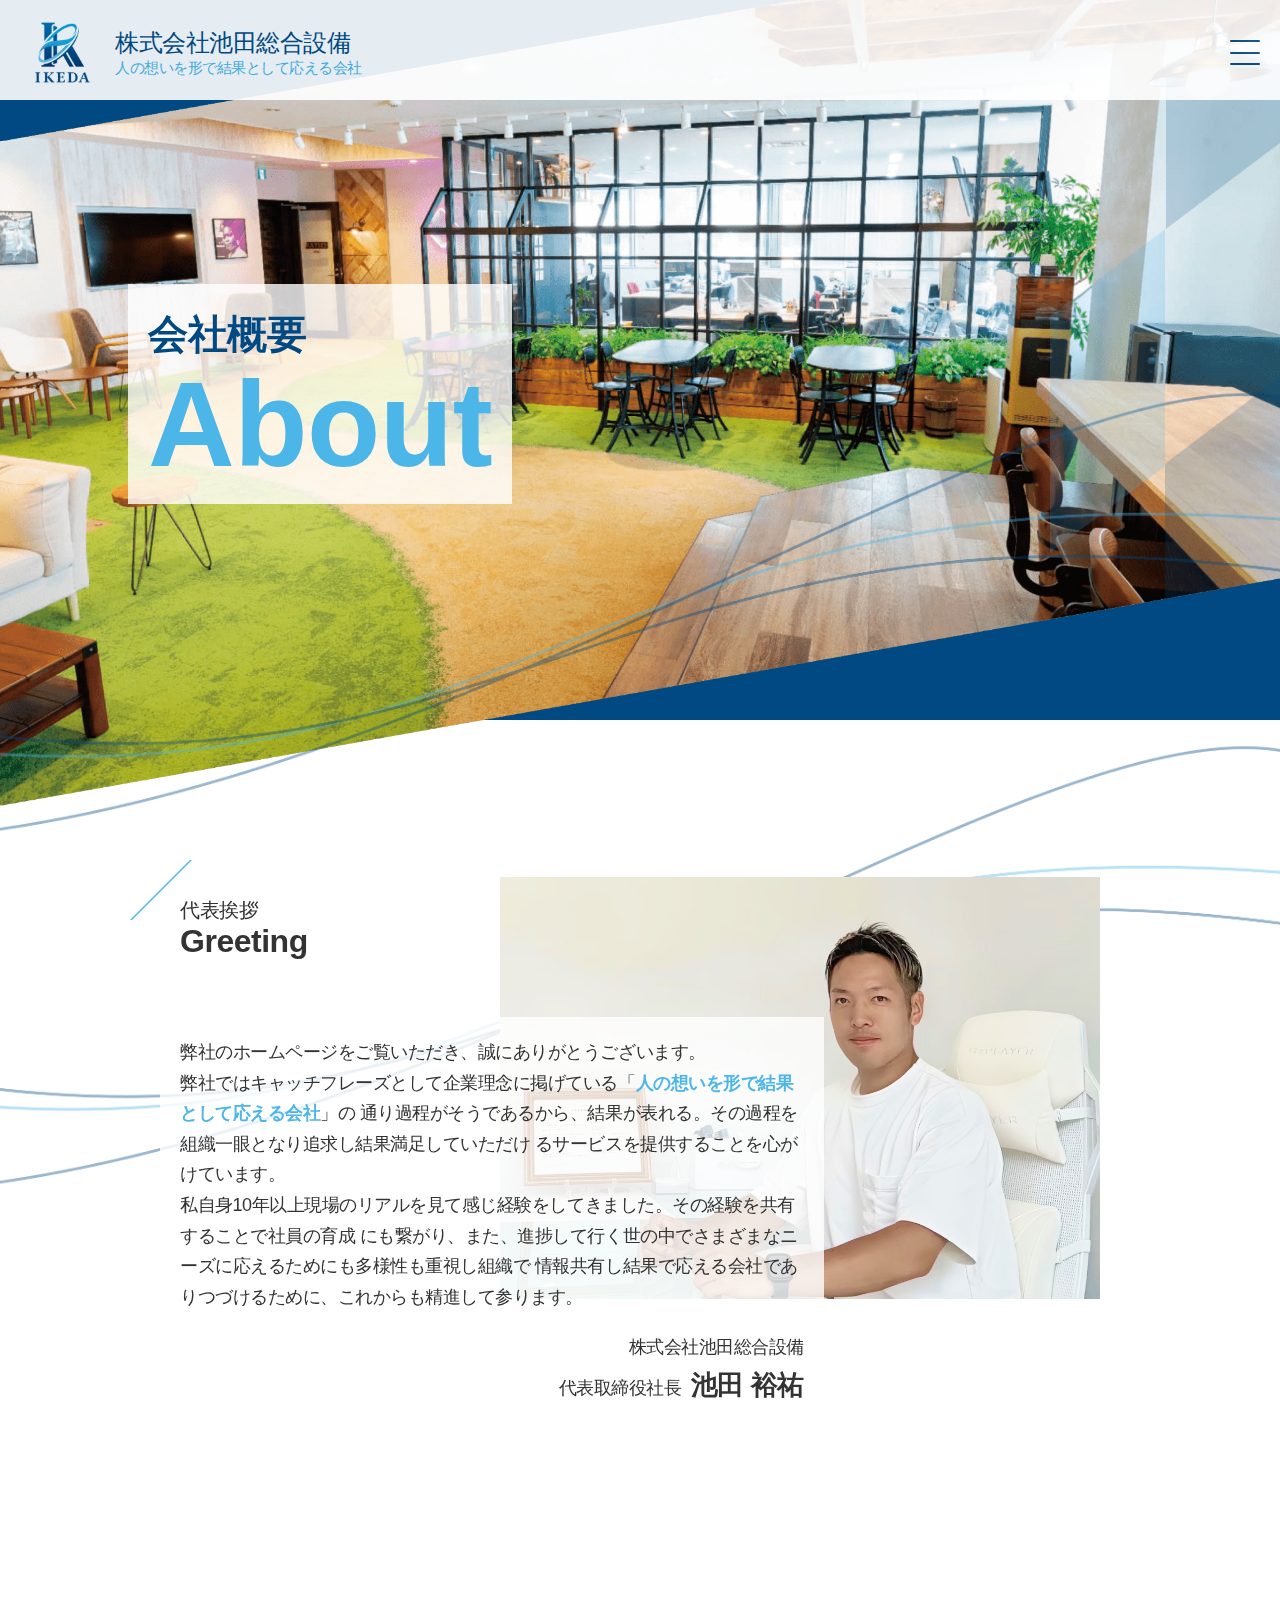
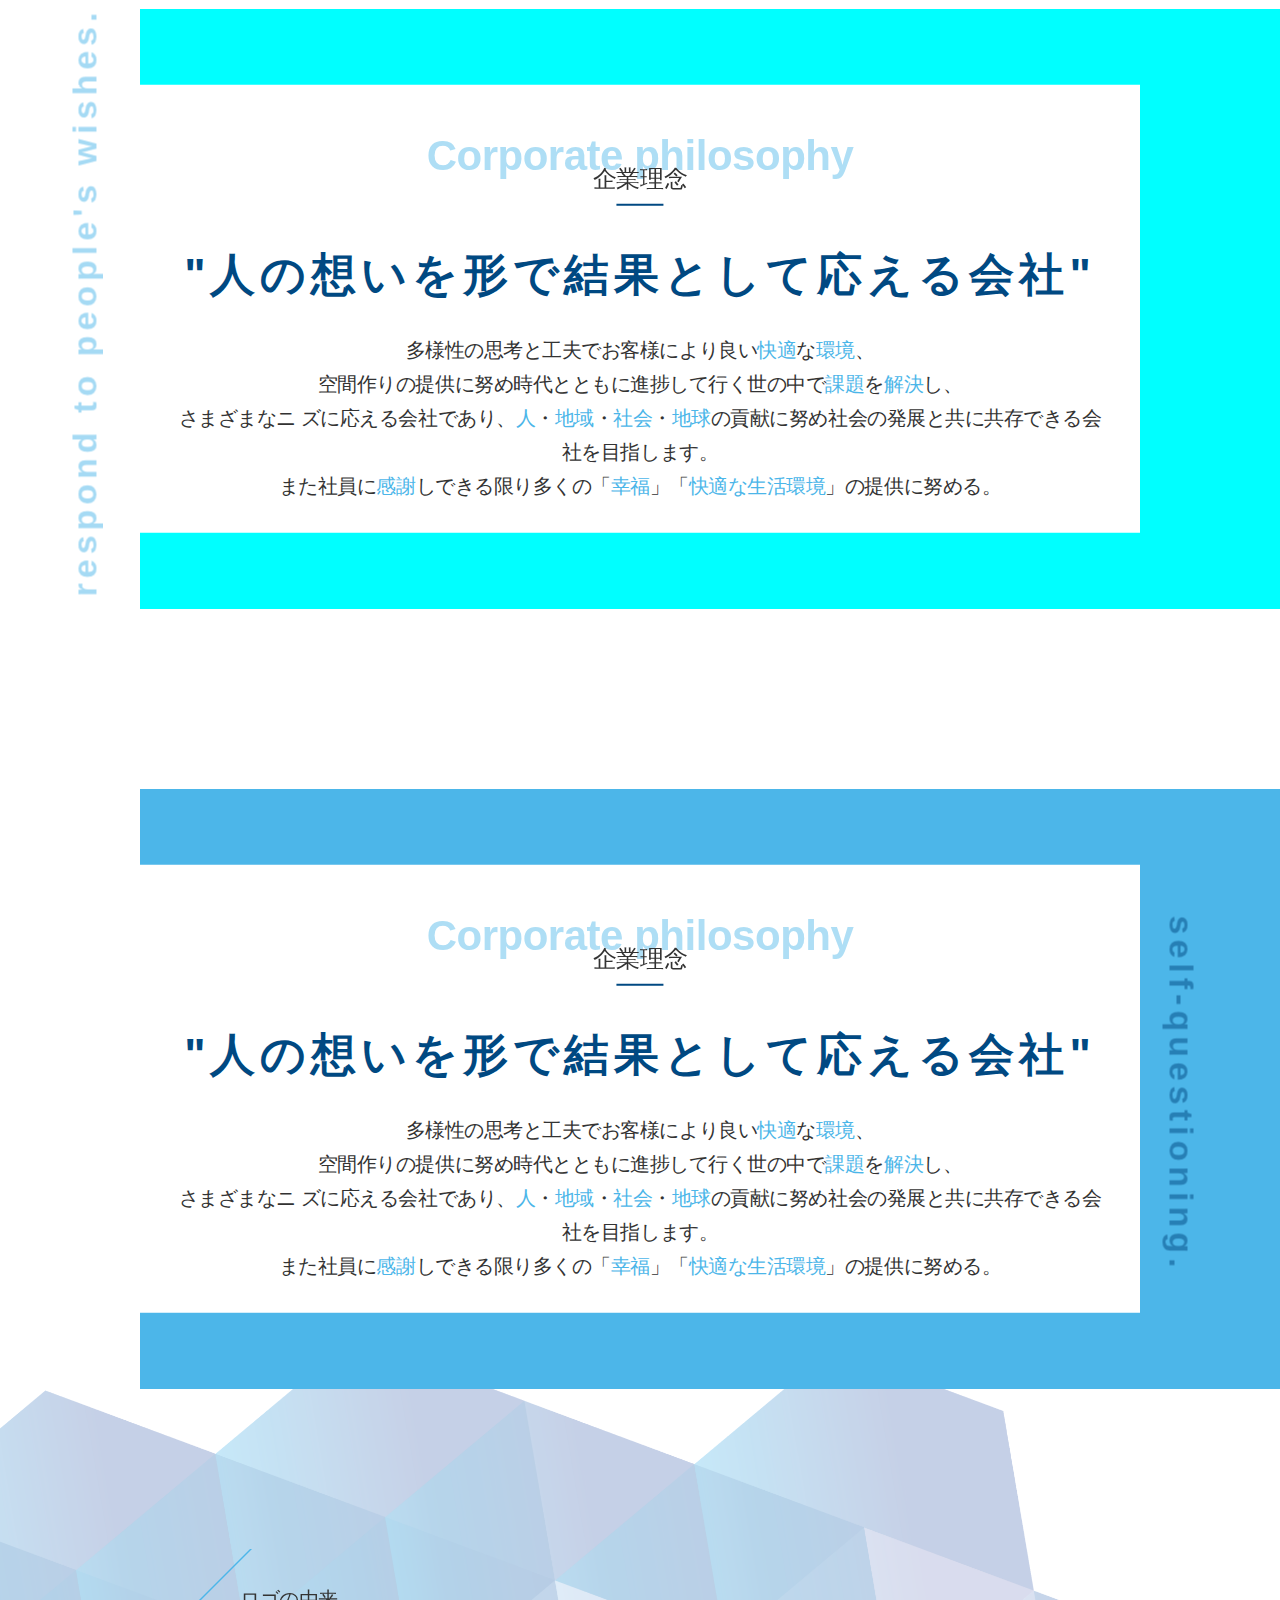
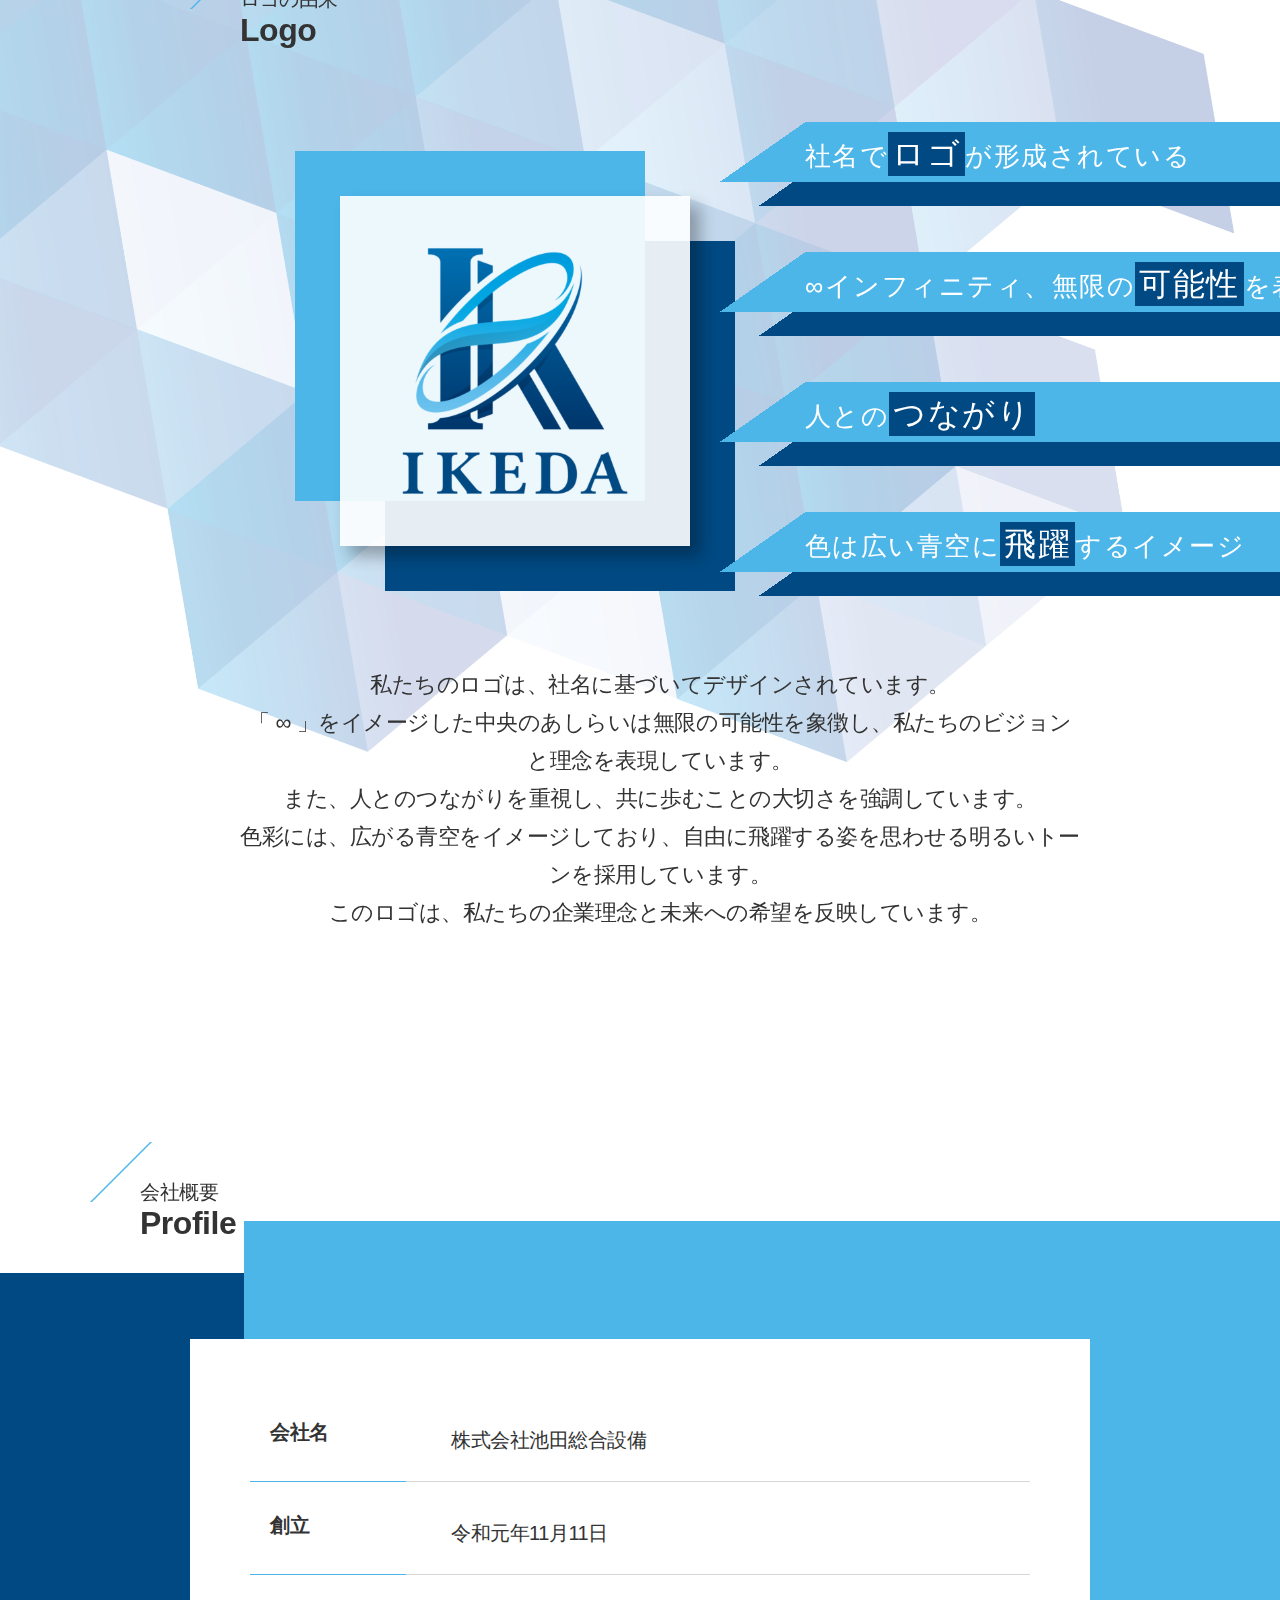
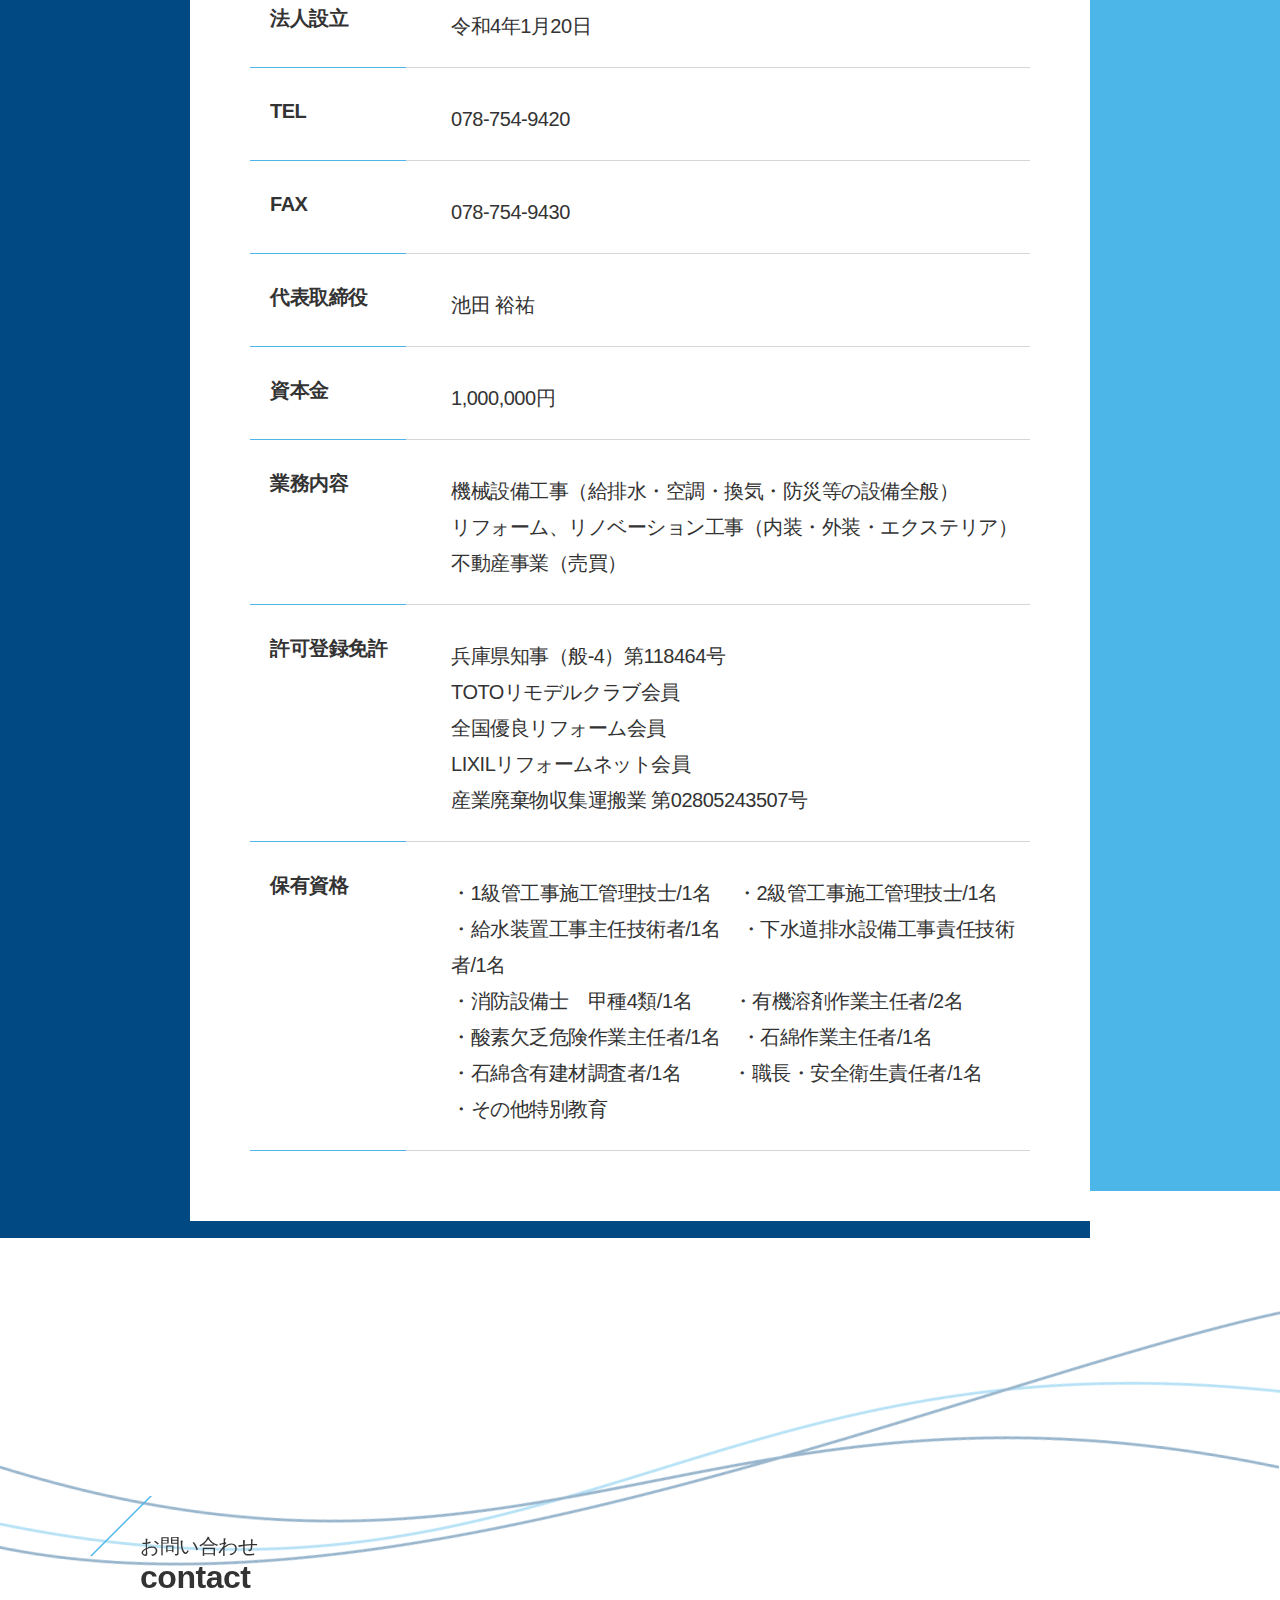
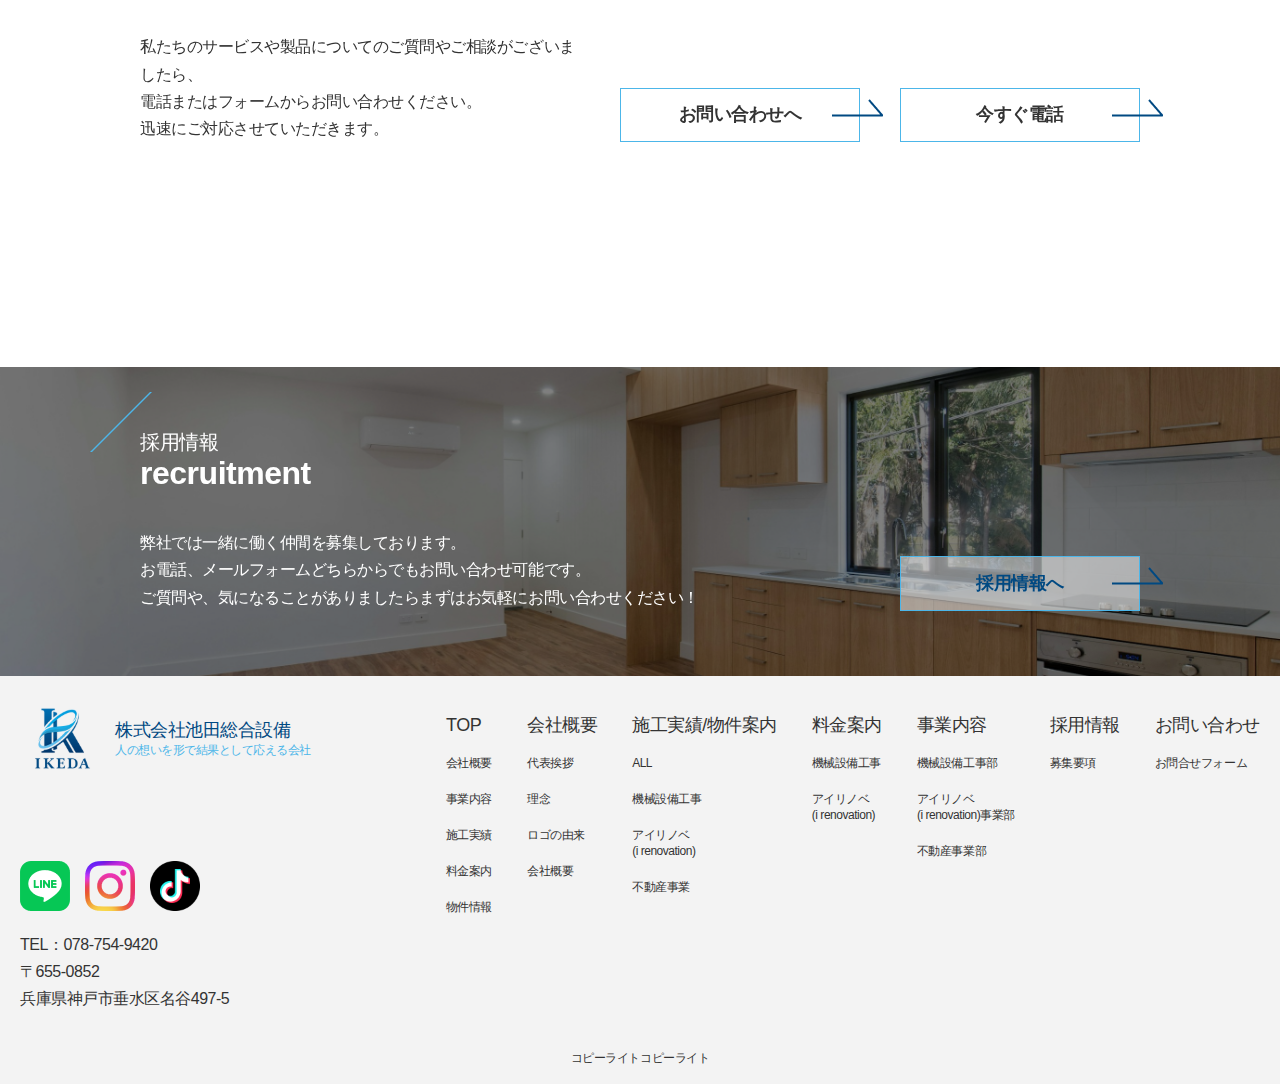
==== commit 757b8cbe: "会社概要途中" ====
--- a/about.html
+++ b/about.html
@@ -1,5 +1,5 @@
 <!DOCTYPE html>
-<html lang="en">
+<html lang="ja">
 <head>
     <meta charset="UTF-8">
     <meta name="viewport" content="width=device-width, initial-scale=1.0">
@@ -228,8 +228,6 @@
                                         <p>色は広い青空に<span>飛躍</span>するイメージ</p>
                                         <div class="block__blue"></div>
                                     </div>
-                                    
-                                    
                                 </div>
                             </div>
                         </div>
@@ -301,32 +299,6 @@
                     </div>
                 </section>
 
-                <section class="access" id="access">
-                    <div class="c-inner access__inner">
-                        <div class="c-title">
-                            <span class="c-slash"></span>
-                            <div class="ja">アクセス</div>
-                            <div class="en">Access</div>
-                        </div>
-                        <div class="access__contents">
-                            <div class="access__contents--desc">
-                                <dl>
-                                    <dt>住所</dt>
-                                    <dd>兵庫県神戸市垂水区名谷497-5</dd>
-                                </dl>
-                                <dl>
-                                    <dt>アクセス</dt>
-                                    <dd>◯◯駅から徒歩◯◯分程度</dd>
-                                </dl>
-                            </div>
-    
-                            <div class="access__contents--map">
-                                <iframe src="https://www.google.com/maps/embed?pb=!1m18!1m12!1m3!1d3282.0630707968458!2d135.0664772762302!3d34.65311007293668!2m3!1f0!2f0!3f0!3m2!1i1024!2i768!4f13.1!3m3!1m2!1s0x600083fa0dea90f7%3A0xb1e30737e6d623bf!2z44CSNjU1LTA4NTIg5YW15bqr55yM56We5oi45biC5Z6C5rC05Yy65ZCN6LC355S677yU77yZ77yX4oiS77yV!5e0!3m2!1sja!2sjp!4v1735443319952!5m2!1sja!2sjp" width="600" height="450" style="border:0;" allowfullscreen="" loading="lazy" referrerpolicy="no-referrer-when-downgrade"></iframe>
-                            </div>
-                        </div>
-                    </div>
-                </section>
-
 
 
                 <!--コンタクト -->
@@ -441,9 +413,6 @@
                         <li>
                             <a href="/about.html#company">会社概要</a>
                         </li>
-                        <li>
-                            <a href="/about.html#access">アクセス</a>
-                        </li>
                     </ul>
                     <ul>
                         <li>
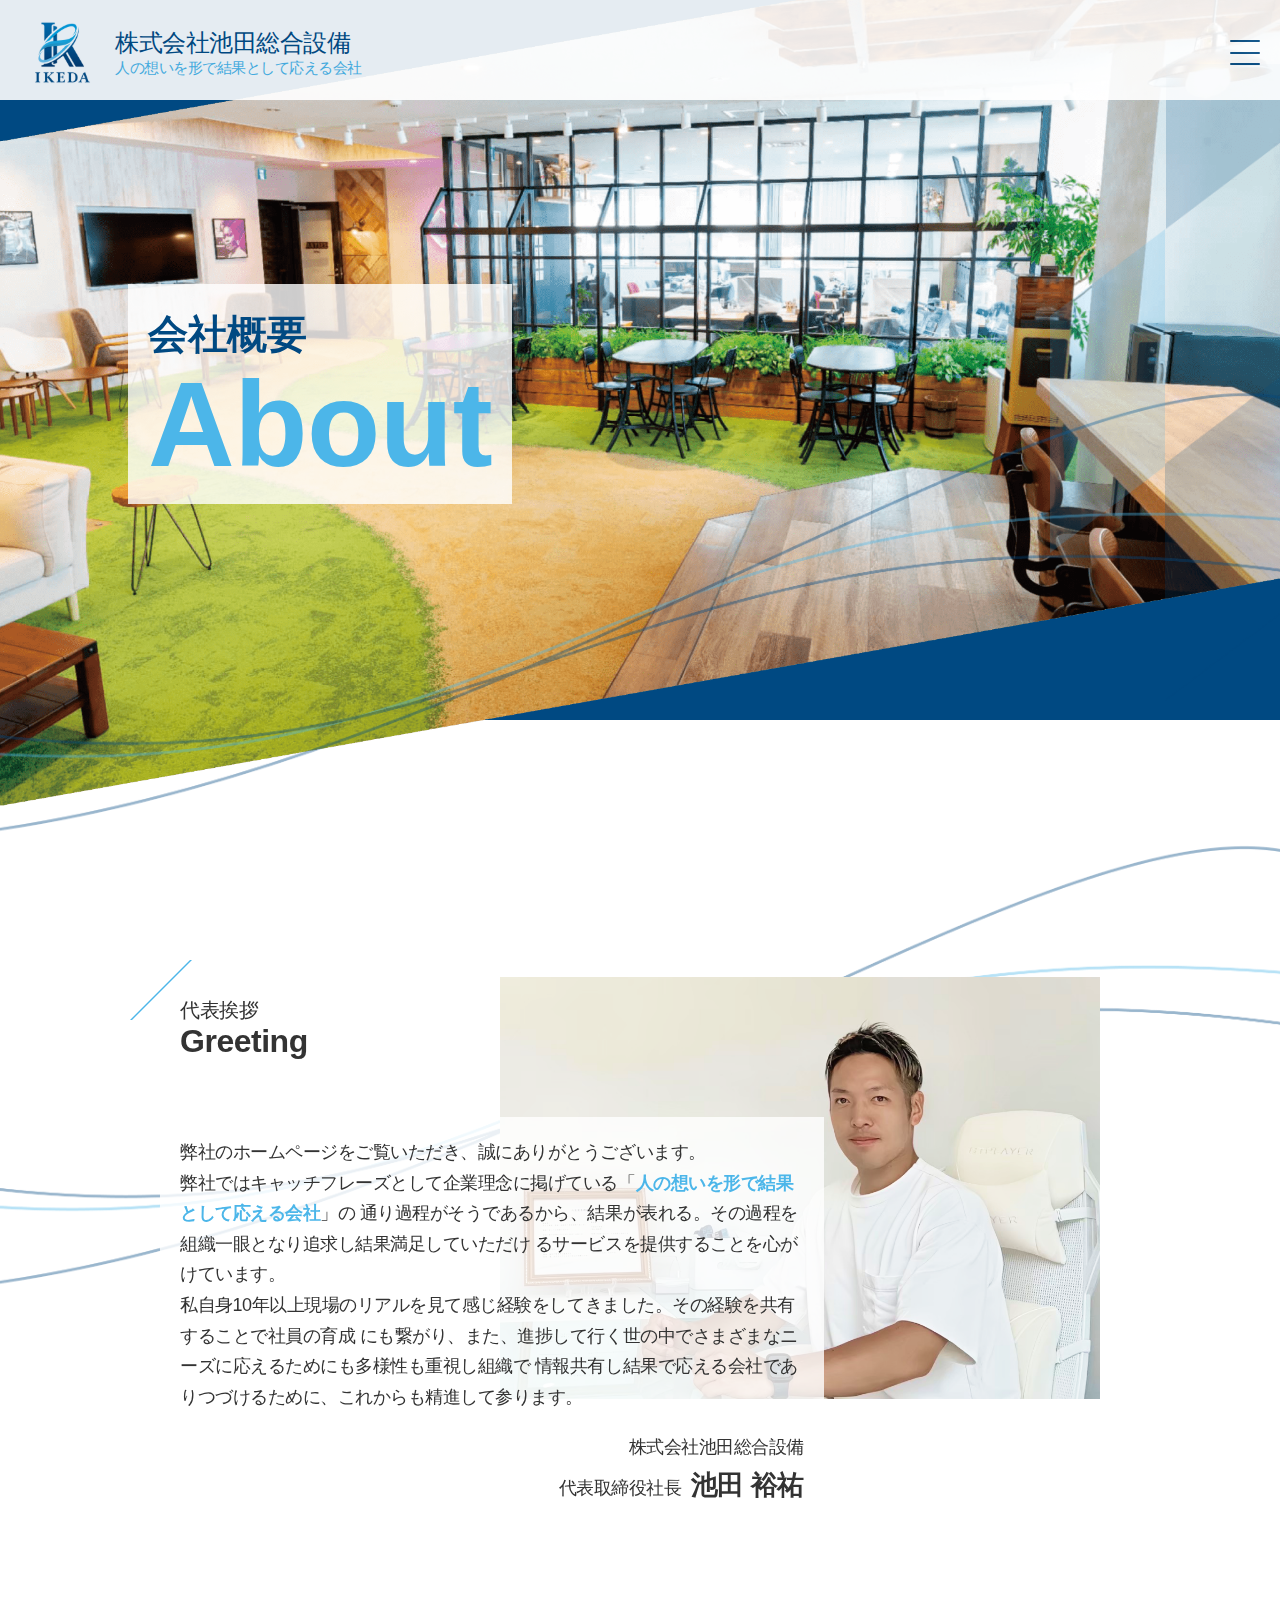
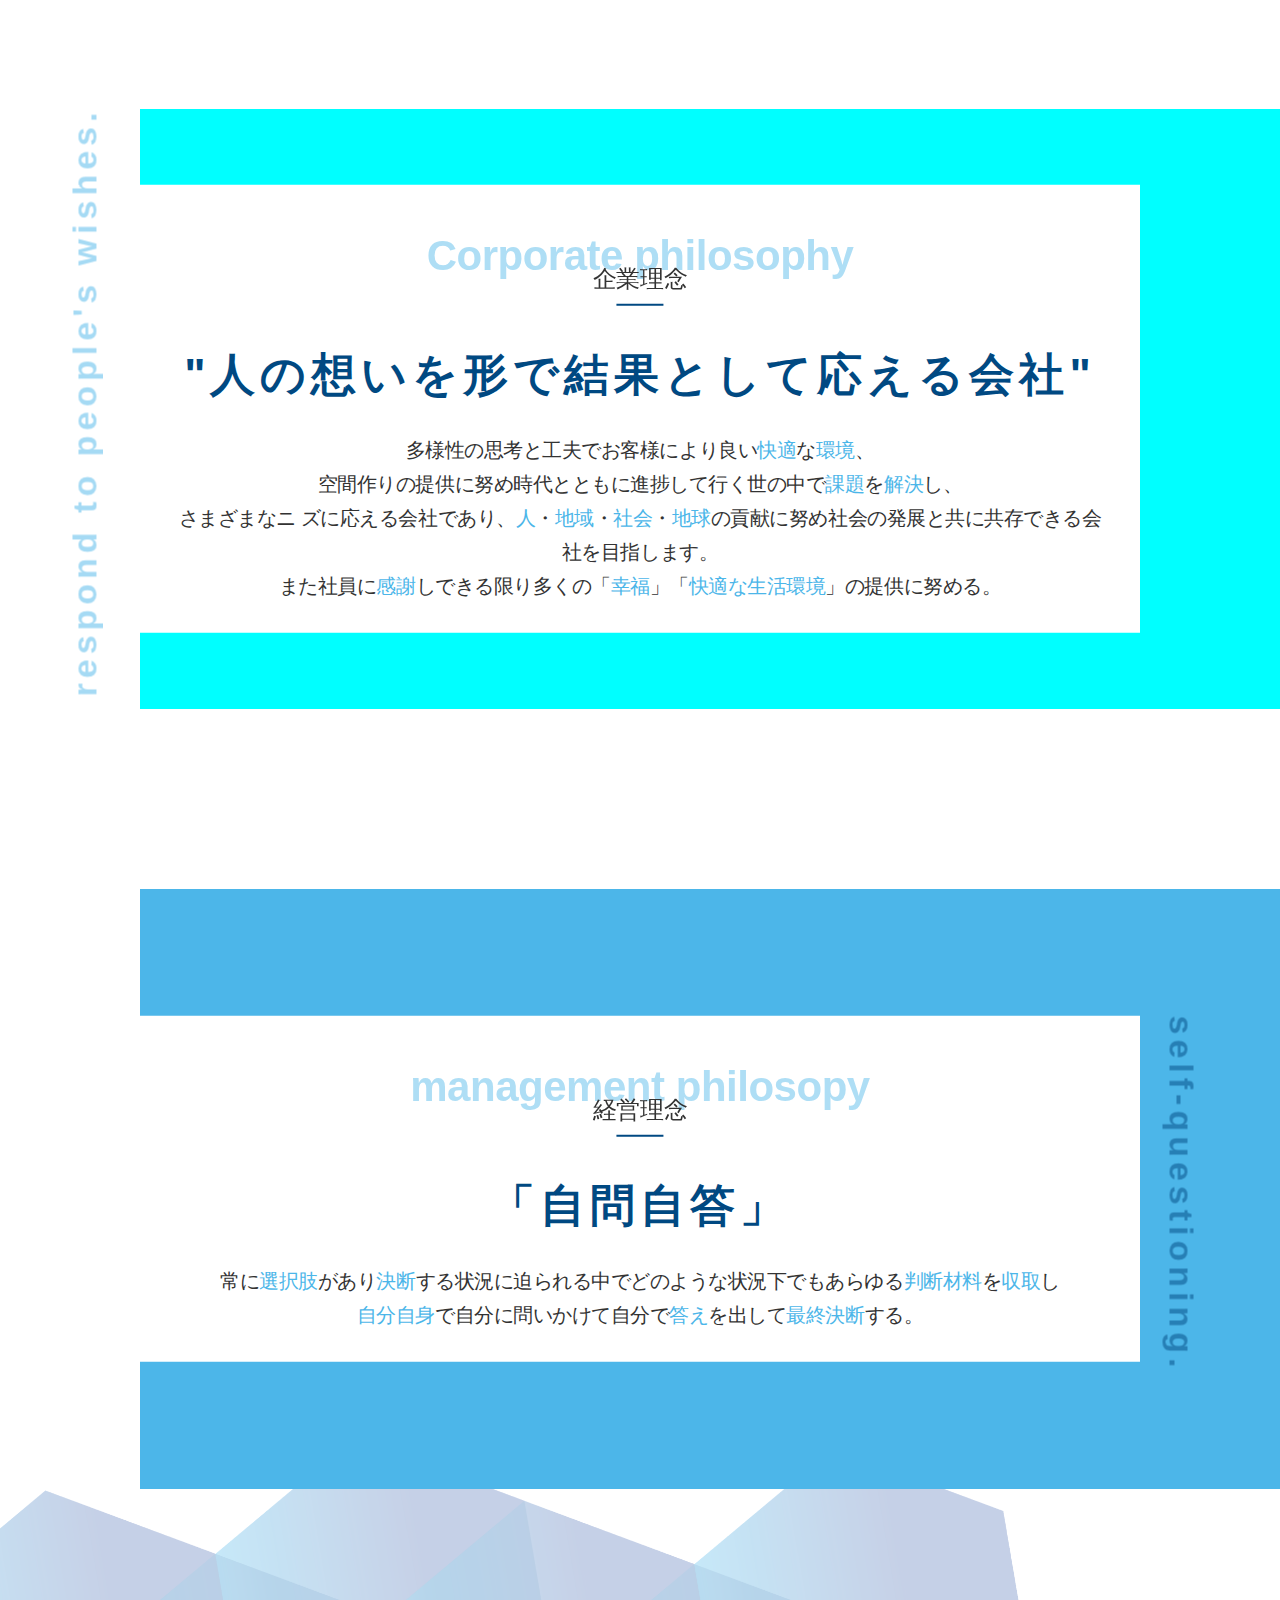
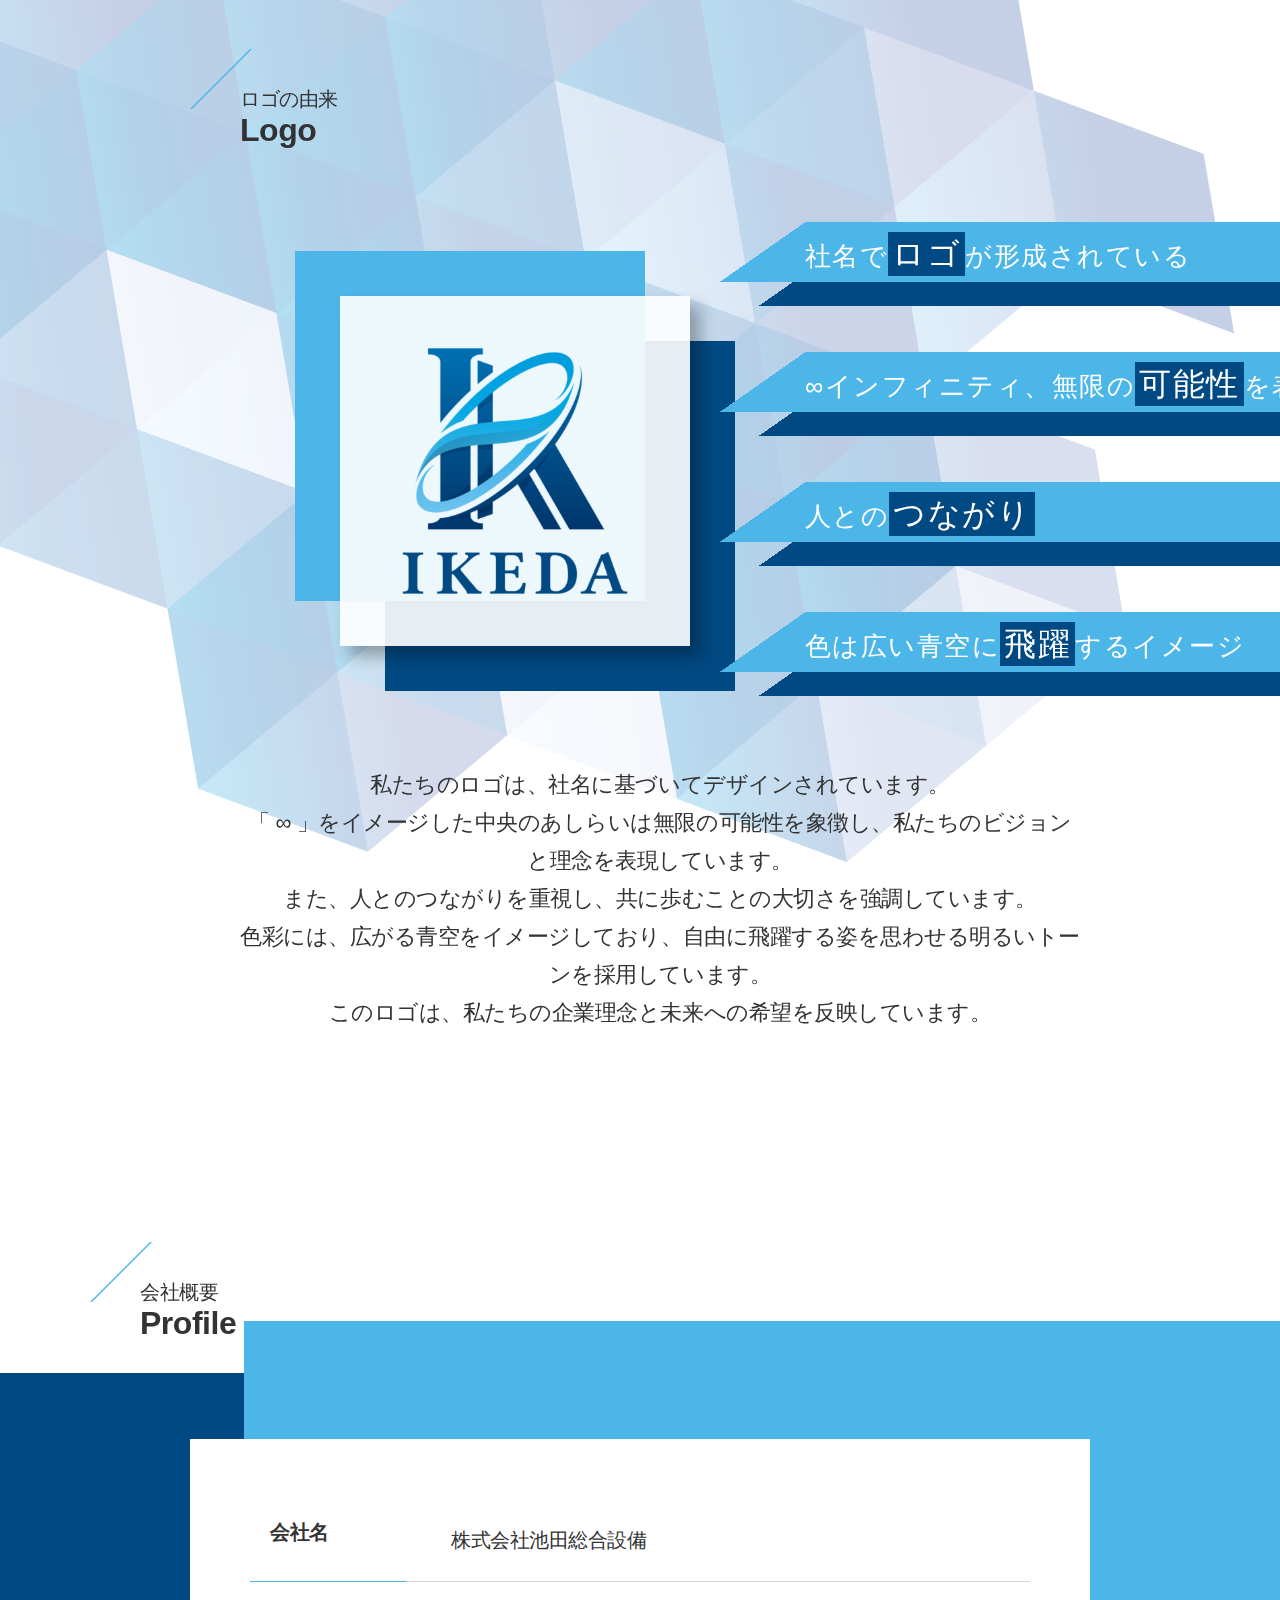
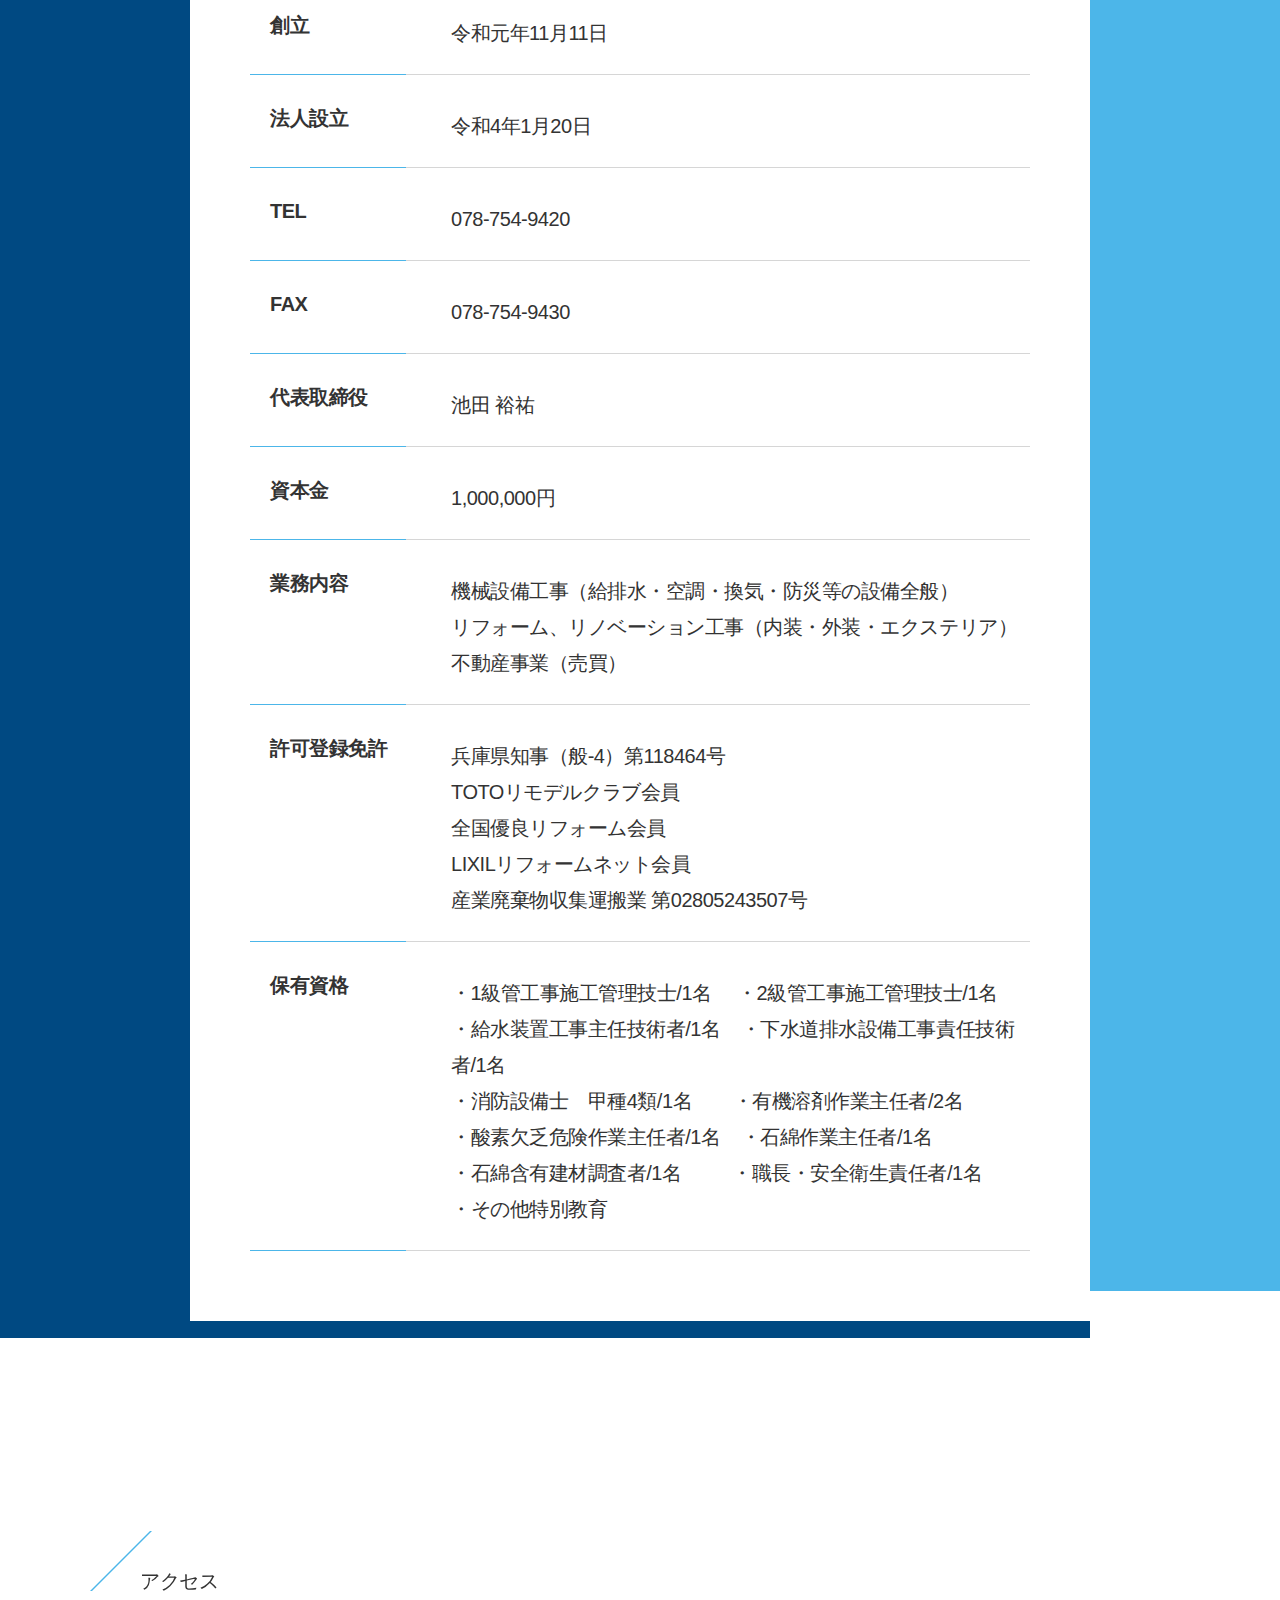
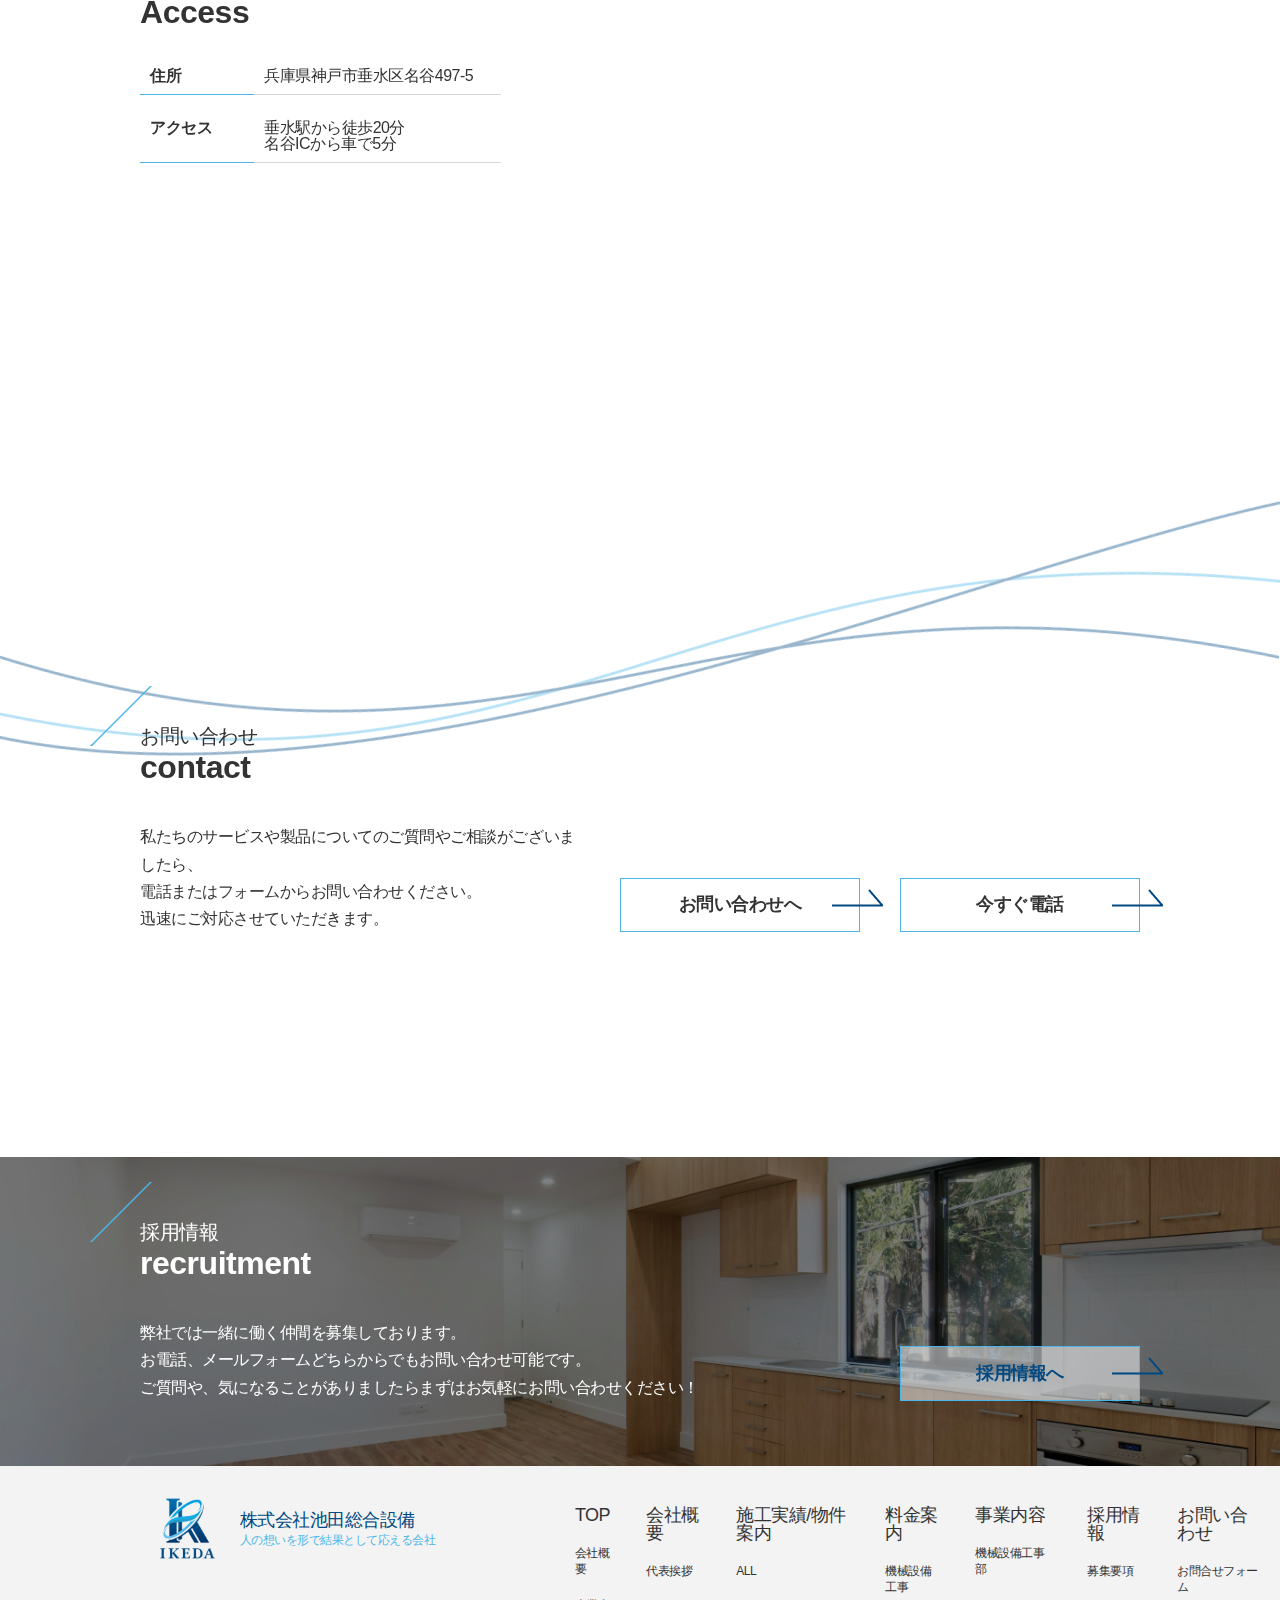
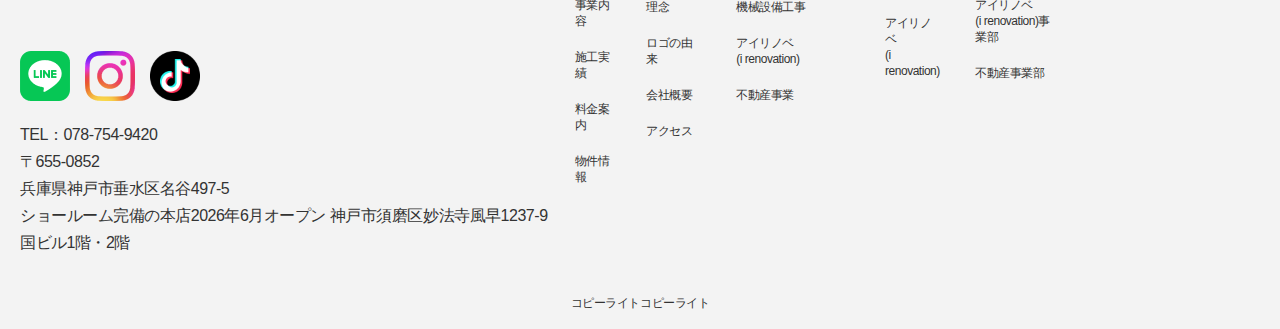
==== commit 1c00765d: "先方修正依頼分" ====
--- a/about.html
+++ b/about.html
@@ -1,5 +1,5 @@
 <!DOCTYPE html>
-<html lang="ja">
+<html lang="en">
 <head>
     <meta charset="UTF-8">
     <meta name="viewport" content="width=device-width, initial-scale=1.0">
@@ -169,18 +169,15 @@
                                     
                                         <div class="whiteblock">
                                                 <div class="c-title-secondary title__about">
-                                                    <div class="en">Corporate philosophy</div>
-                                                    <div class="ja">企業理念</div>
+                                                    <div class="en">management philosopy</div>
+                                                    <div class="ja">経営理念</div>
                                                 </div>
                                                 <div class="message">
-                                                    <p class="message__title">"人の想いを形で結果として応える会社"</p>
-                                                    <p class="message__desc">多様性の思考と工夫でお客様により良い<span>快適</span>な<span>環境</span>、<br>
-                
-                                                        空間作りの提供に努め時代とともに進捗して行く世の中で<span>課題</span>を<span>解決</span>し、<br>
-                                                        
-                                                        さまざまなニ ズに応える会社であり、<span>人</span>・<span>地域</span>・<span>社会</span>・<span>地球</span>の貢献に努め社会の発展と共に共存できる会社を目指します。<br>
-                                                        
-                                                        また社員に<span>感謝</span>しできる限り多くの「<span>幸福</span>」「<span>快適な生活環境</span>」の提供に努める。</p>
+                                                    <p class="message__title">「自問自答」</p>
+                                                    <p class="message__desc">
+                                                        常に<span>選択肢</span>があり<span>決断</span>する状況に迫られる中でどのような状況下でもあらゆる<span>判断材料</span>を<span>収取</span>し<br>
+                                                        <span>自分自身</span>で自分に問いかけて自分で<span>答え</span>を出して<span>最終決断</span>する。
+                                                    </p>
                                                 </div>
                                         </div>   
                                         <div class="blueblock blueblock--reverse"></div>
@@ -228,6 +225,8 @@
                                         <p>色は広い青空に<span>飛躍</span>するイメージ</p>
                                         <div class="block__blue"></div>
                                     </div>
+                                    
+                                    
                                 </div>
                             </div>
                         </div>
@@ -299,6 +298,35 @@
                     </div>
                 </section>
 
+                <section class="access" id="access">
+                    <div class="c-inner access__inner">
+                        <div class="c-title">
+                            <span class="c-slash"></span>
+                            <div class="ja">アクセス</div>
+                            <div class="en">Access</div>
+                        </div>
+                        <div class="access__contents">
+                            <div class="access__contents--desc">
+                                <dl>
+                                    <dt>住所</dt>
+                                    <dd>兵庫県神戸市垂水区名谷497-5</dd>
+                                </dl>
+                                <dl>
+                                    <dt>アクセス</dt>
+                                    <dd>
+                                        垂水駅から徒歩20分<br>
+                                        名谷ICから車で5分
+                                    </dd>
+                                </dl>
+                            </div>
+    
+                            <div class="access__contents--map">
+                                <iframe src="https://www.google.com/maps/embed?pb=!1m18!1m12!1m3!1d3282.0630707968458!2d135.0664772762302!3d34.65311007293668!2m3!1f0!2f0!3f0!3m2!1i1024!2i768!4f13.1!3m3!1m2!1s0x600083fa0dea90f7%3A0xb1e30737e6d623bf!2z44CSNjU1LTA4NTIg5YW15bqr55yM56We5oi45biC5Z6C5rC05Yy65ZCN6LC355S677yU77yZ77yX4oiS77yV!5e0!3m2!1sja!2sjp!4v1735443319952!5m2!1sja!2sjp" width="600" height="450" style="border:0;" allowfullscreen="" loading="lazy" referrerpolicy="no-referrer-when-downgrade"></iframe>
+                            </div>
+                        </div>
+                    </div>
+                </section>
+
 
 
                 <!--コンタクト -->
@@ -338,7 +366,7 @@
                                 ご質問や、気になることがありましたらまずはお気軽にお問い合わせください！
                             </p>
                             <div class="p-recruit__btns p-lead-sec__btns">
-                                <a href="/recruit.html" class="c-btn">採用情報へ</a>
+                                <a href="/recruitment.html" class="c-btn">採用情報へ</a>
                             </div>
                         </div>
                     </div>
@@ -374,6 +402,7 @@
                         <p>TEL：<a href>078-754-9420</a></p>
                         <p>〒655-0852</a></p>
                         <p>兵庫県神戸市垂水区名谷497-5</p>
+                        <p>ショールーム完備の本店2026年6月オープン 神戸市須磨区妙法寺風早1237-9 国ビル1階・2階</p>
                     </div>
                 </div>
                 <div class="l-footer__menu">
@@ -412,6 +441,9 @@
                         </li>
                         <li>
                             <a href="/about.html#company">会社概要</a>
+                        </li>
+                        <li>
+                            <a href="/about.html#access">アクセス</a>
                         </li>
                     </ul>
                     <ul>
--- a/assets/css/about.css
+++ b/assets/css/about.css
@@ -1,4 +1,5 @@
 .greeting {
+  margin-top: 100px;
   padding-top: 180px;
   position: relative;
 }
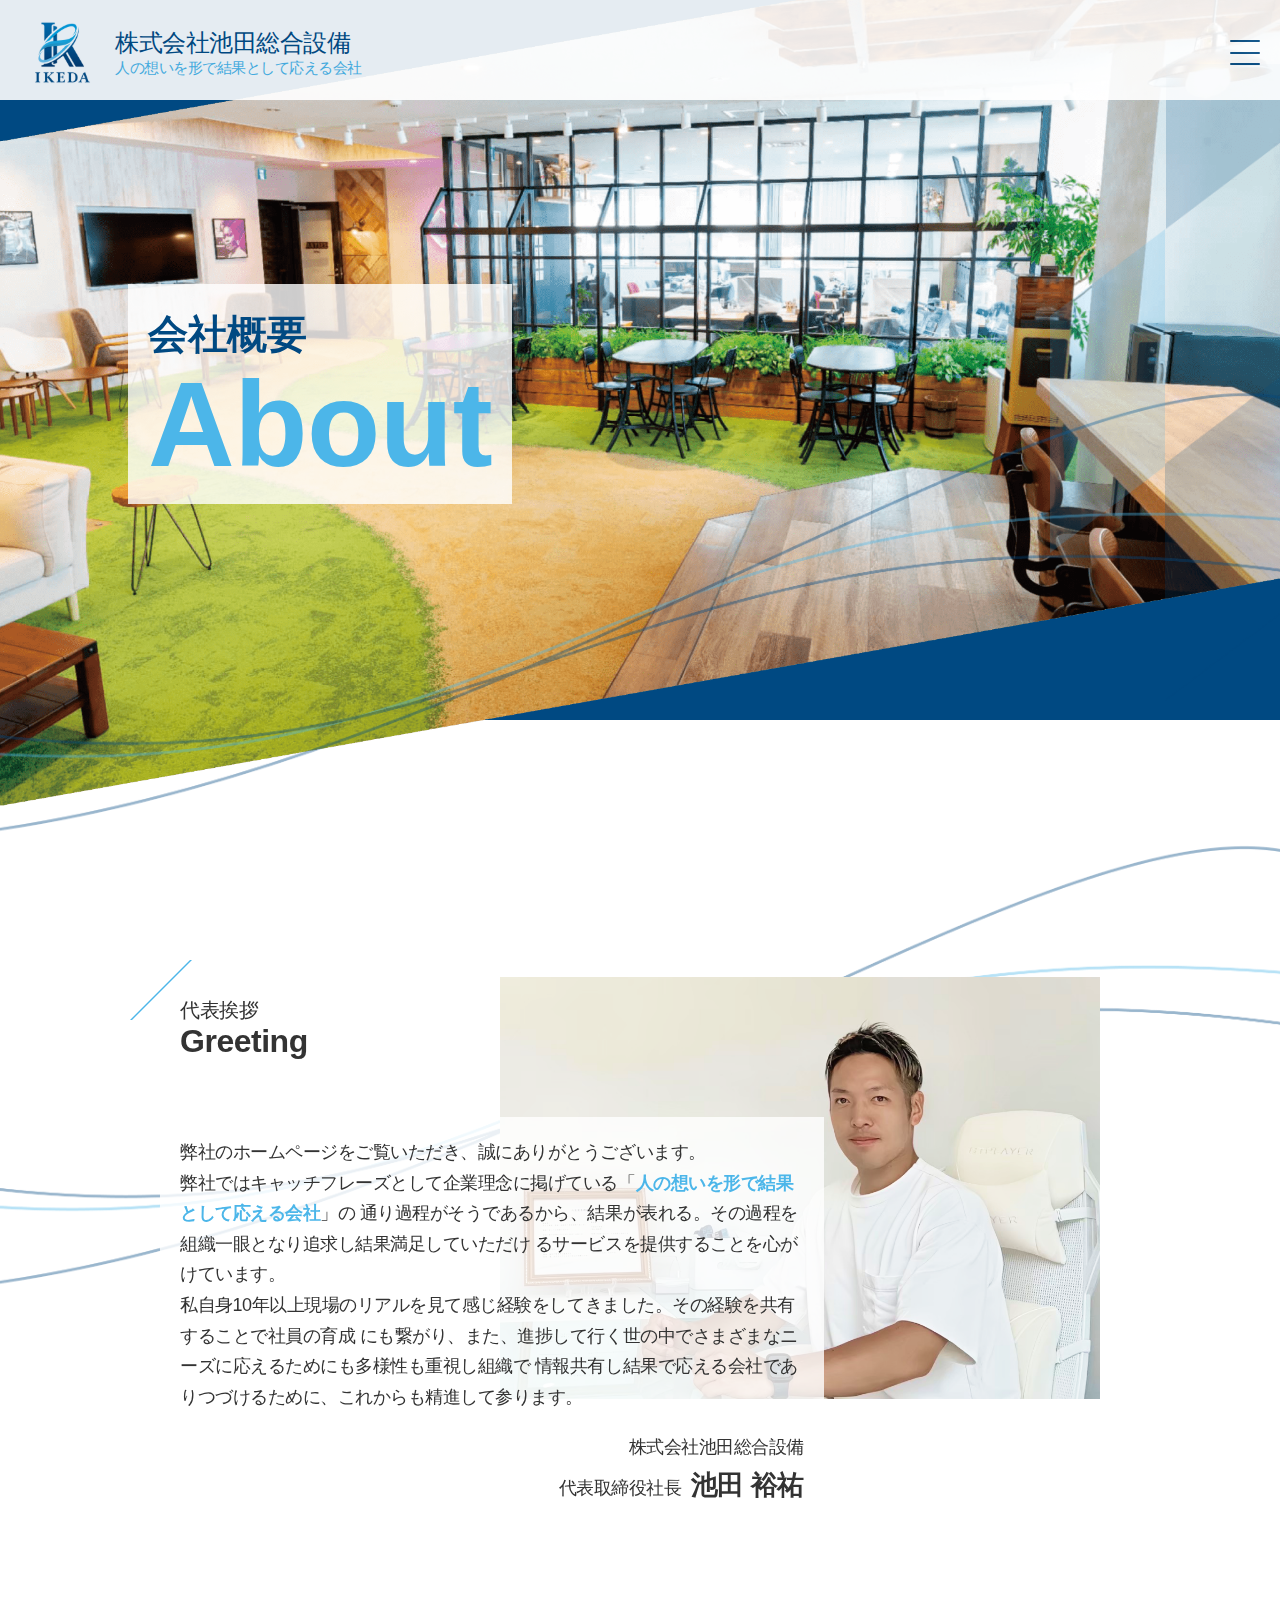
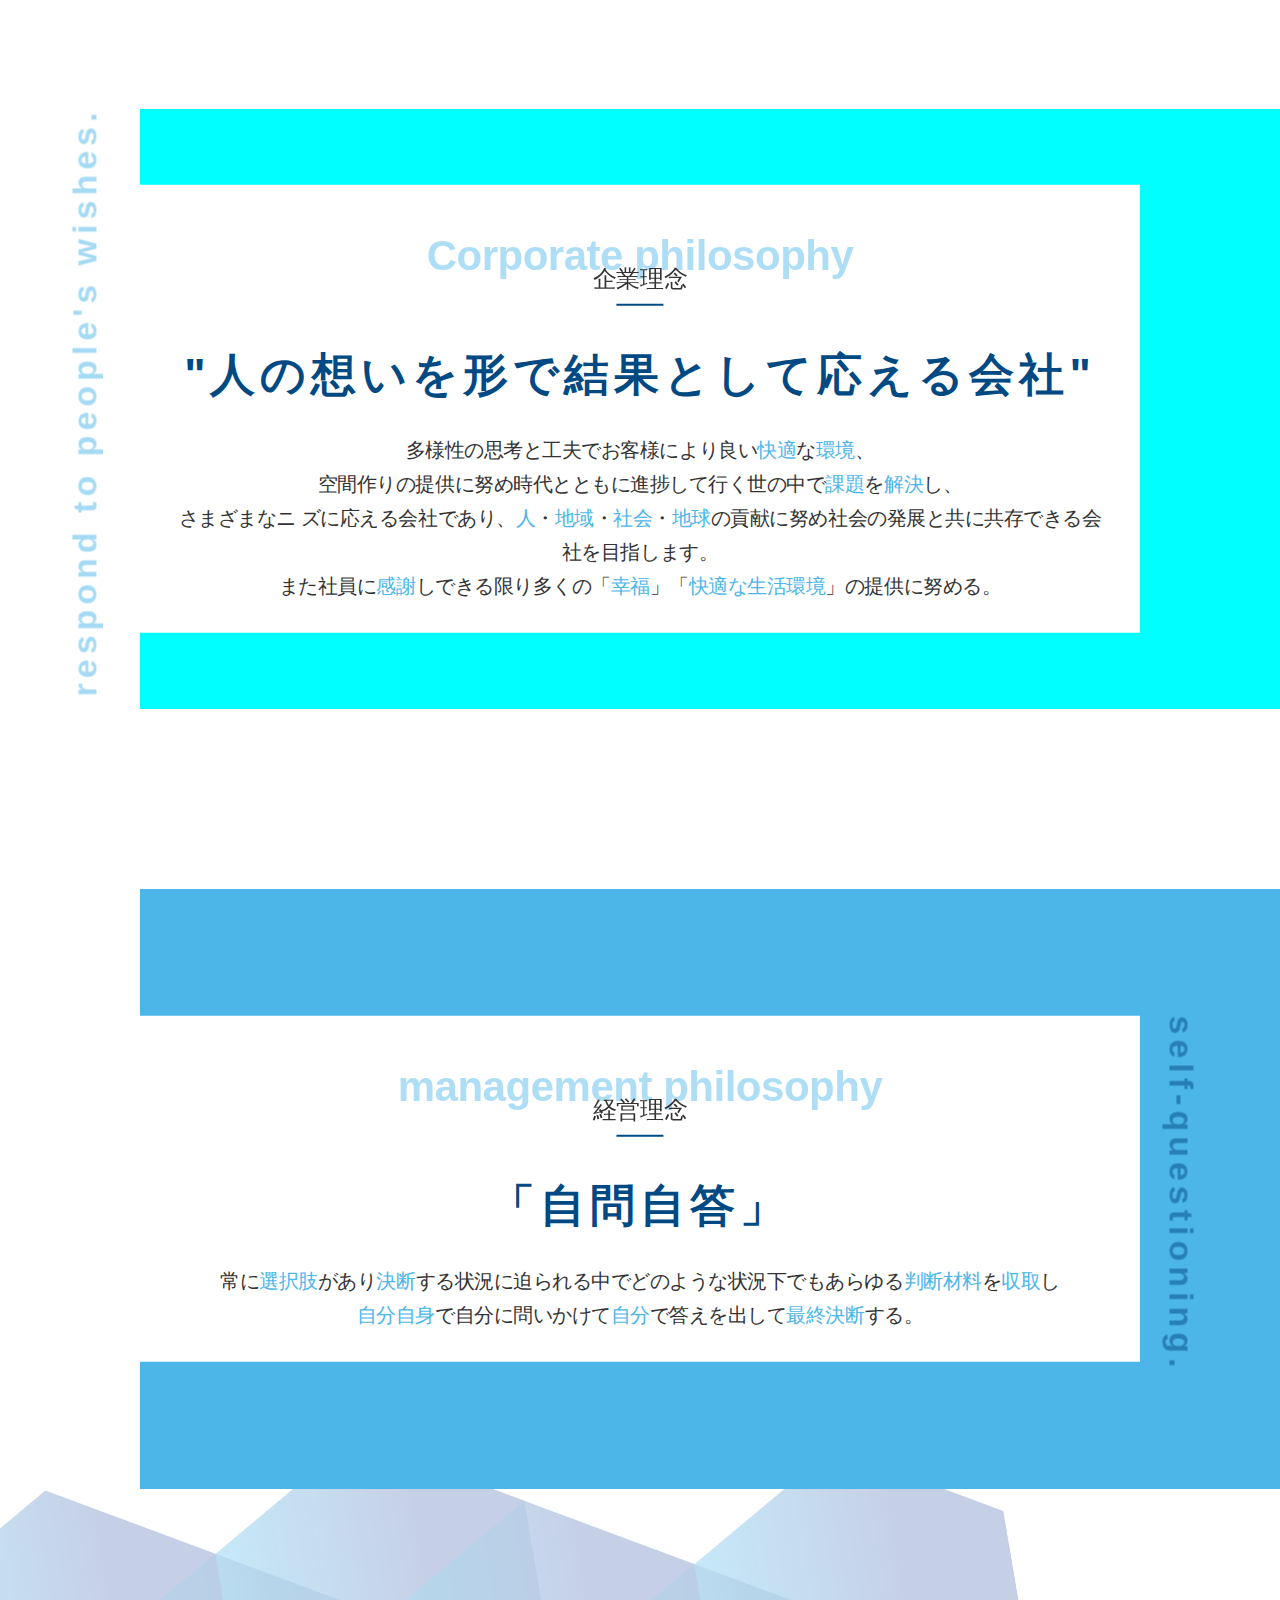
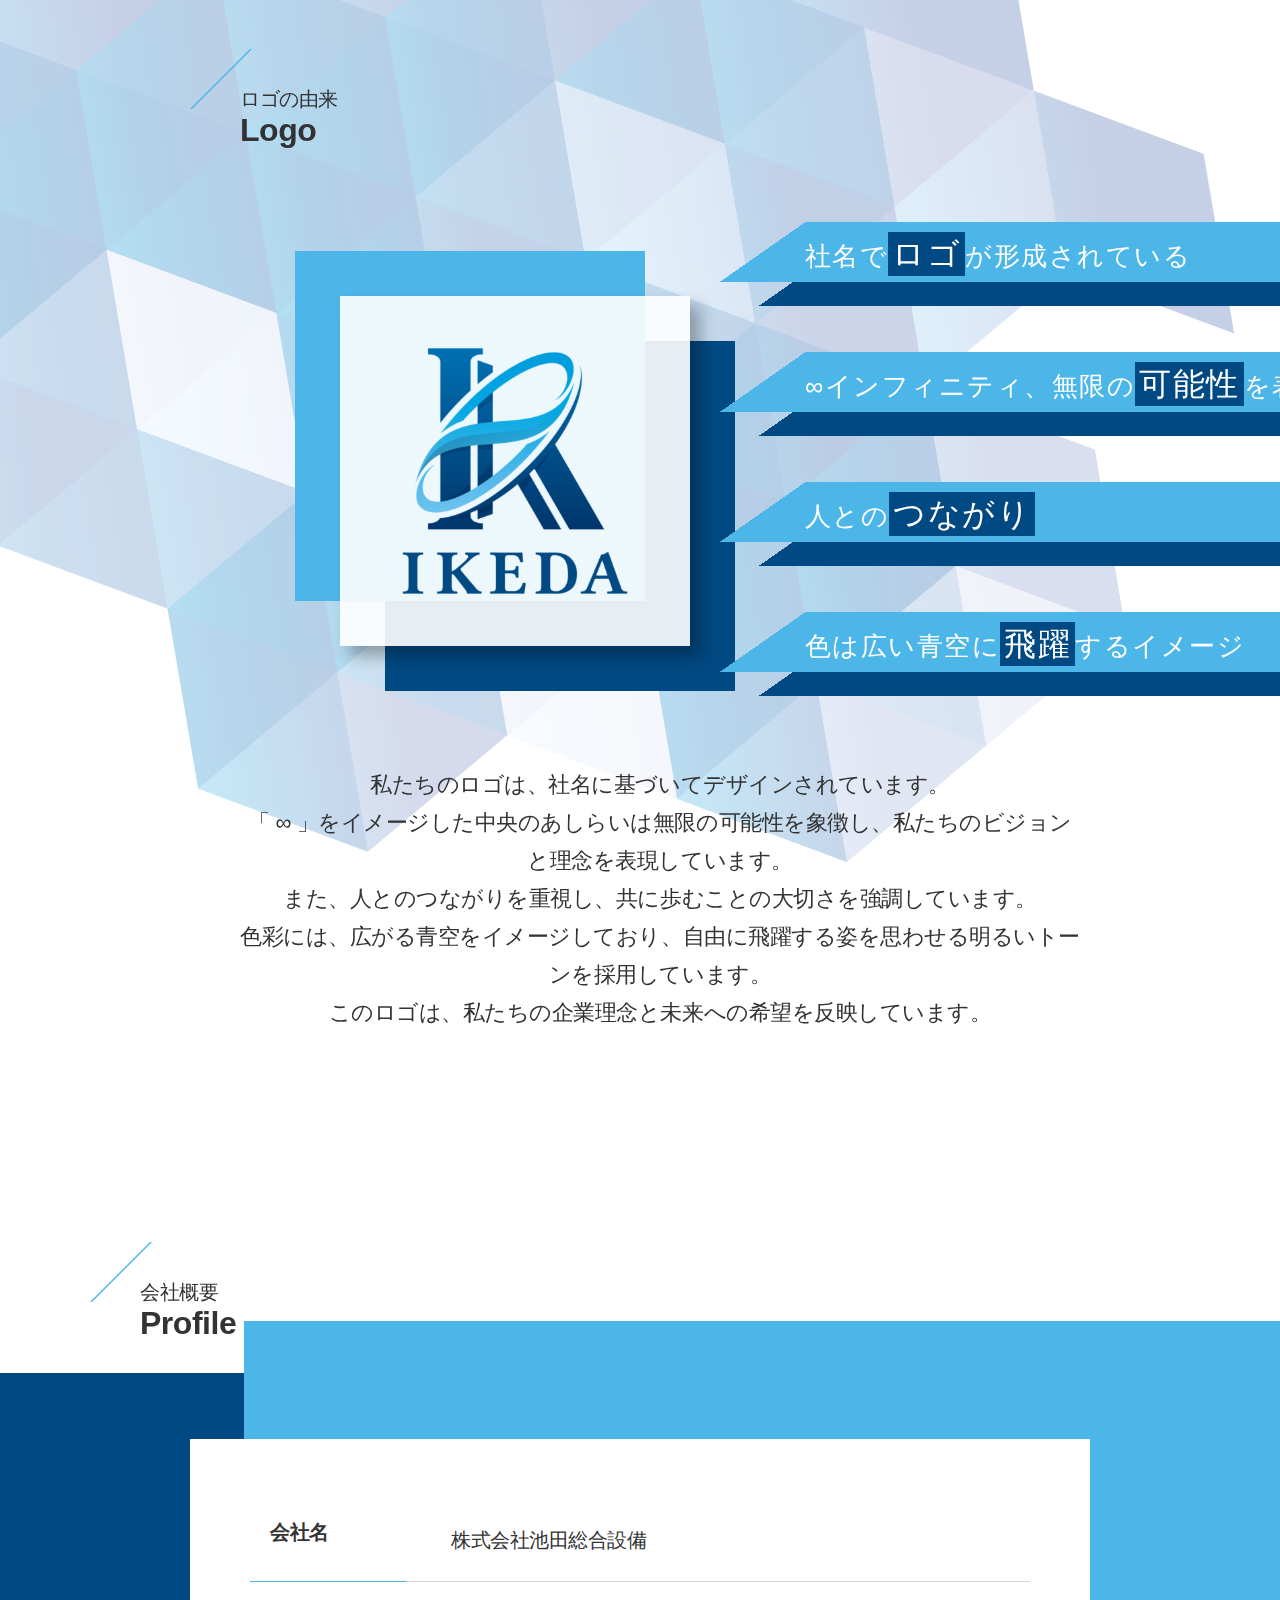
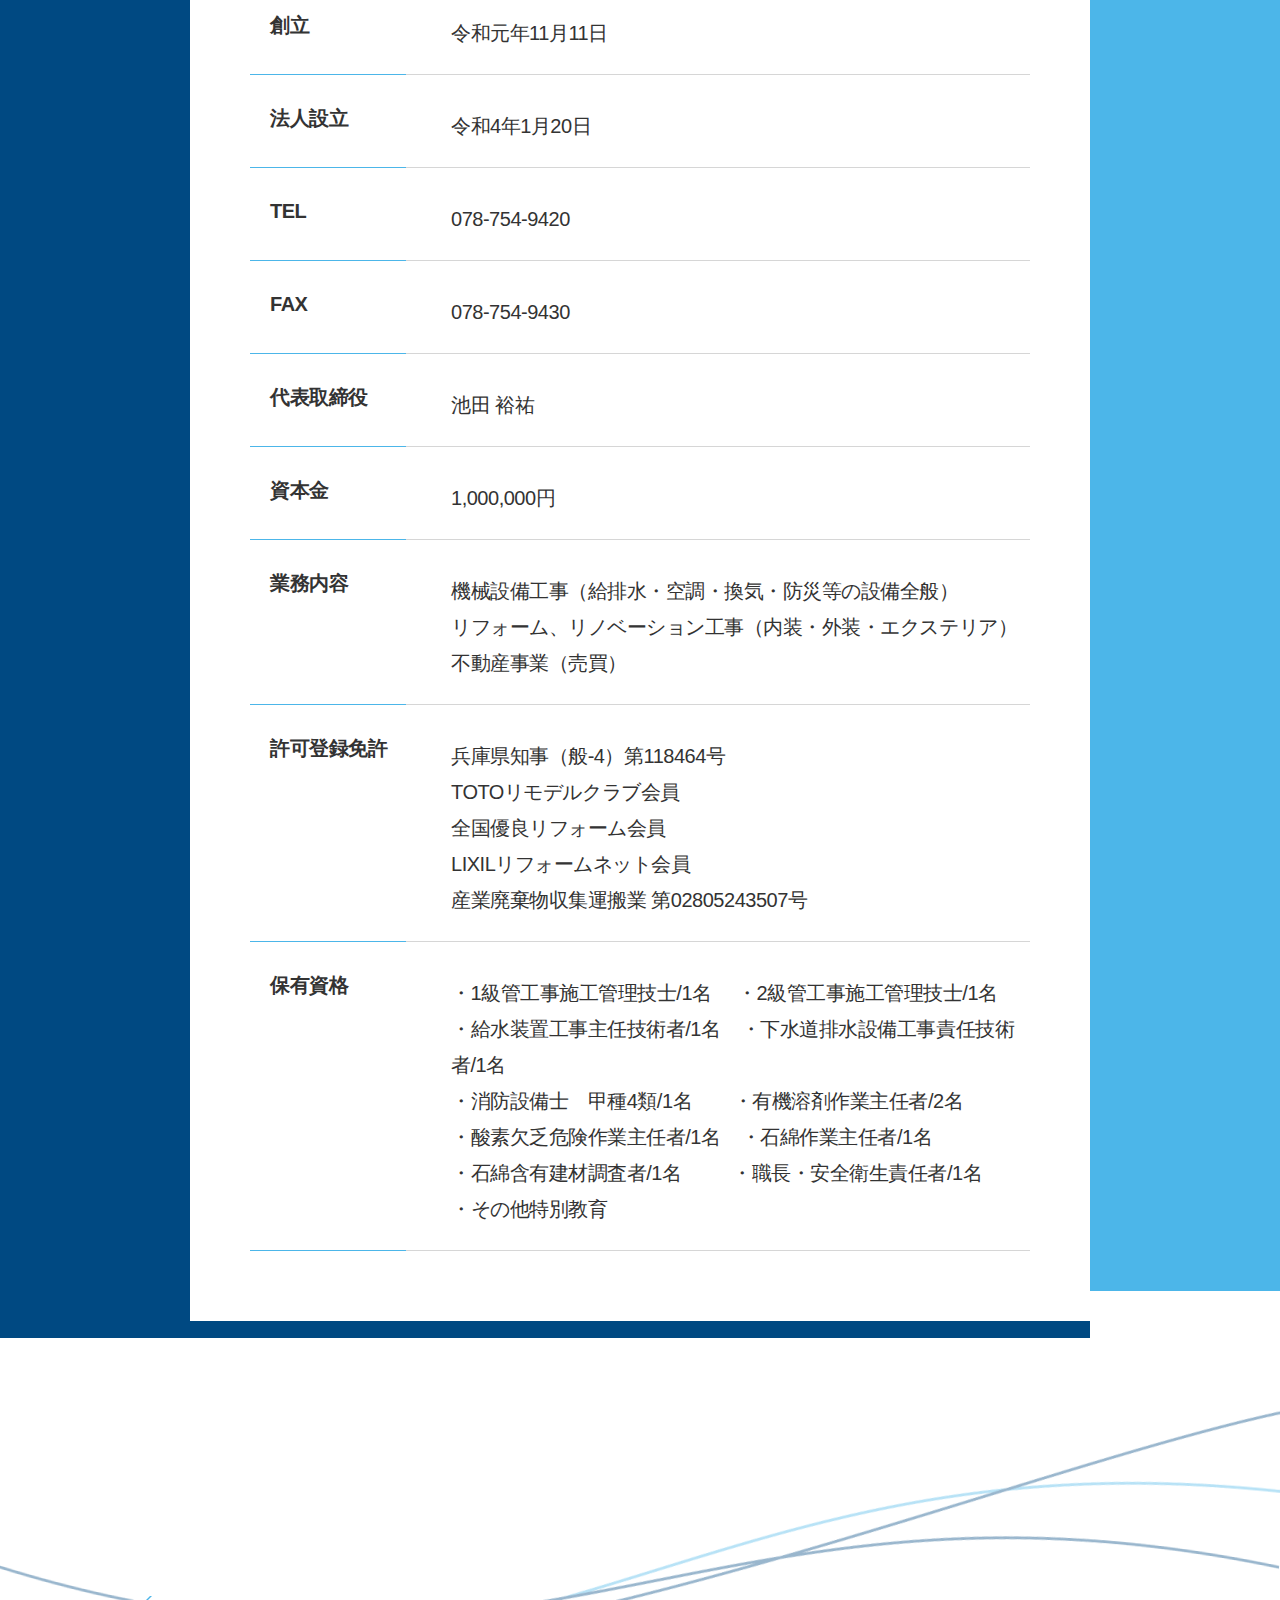
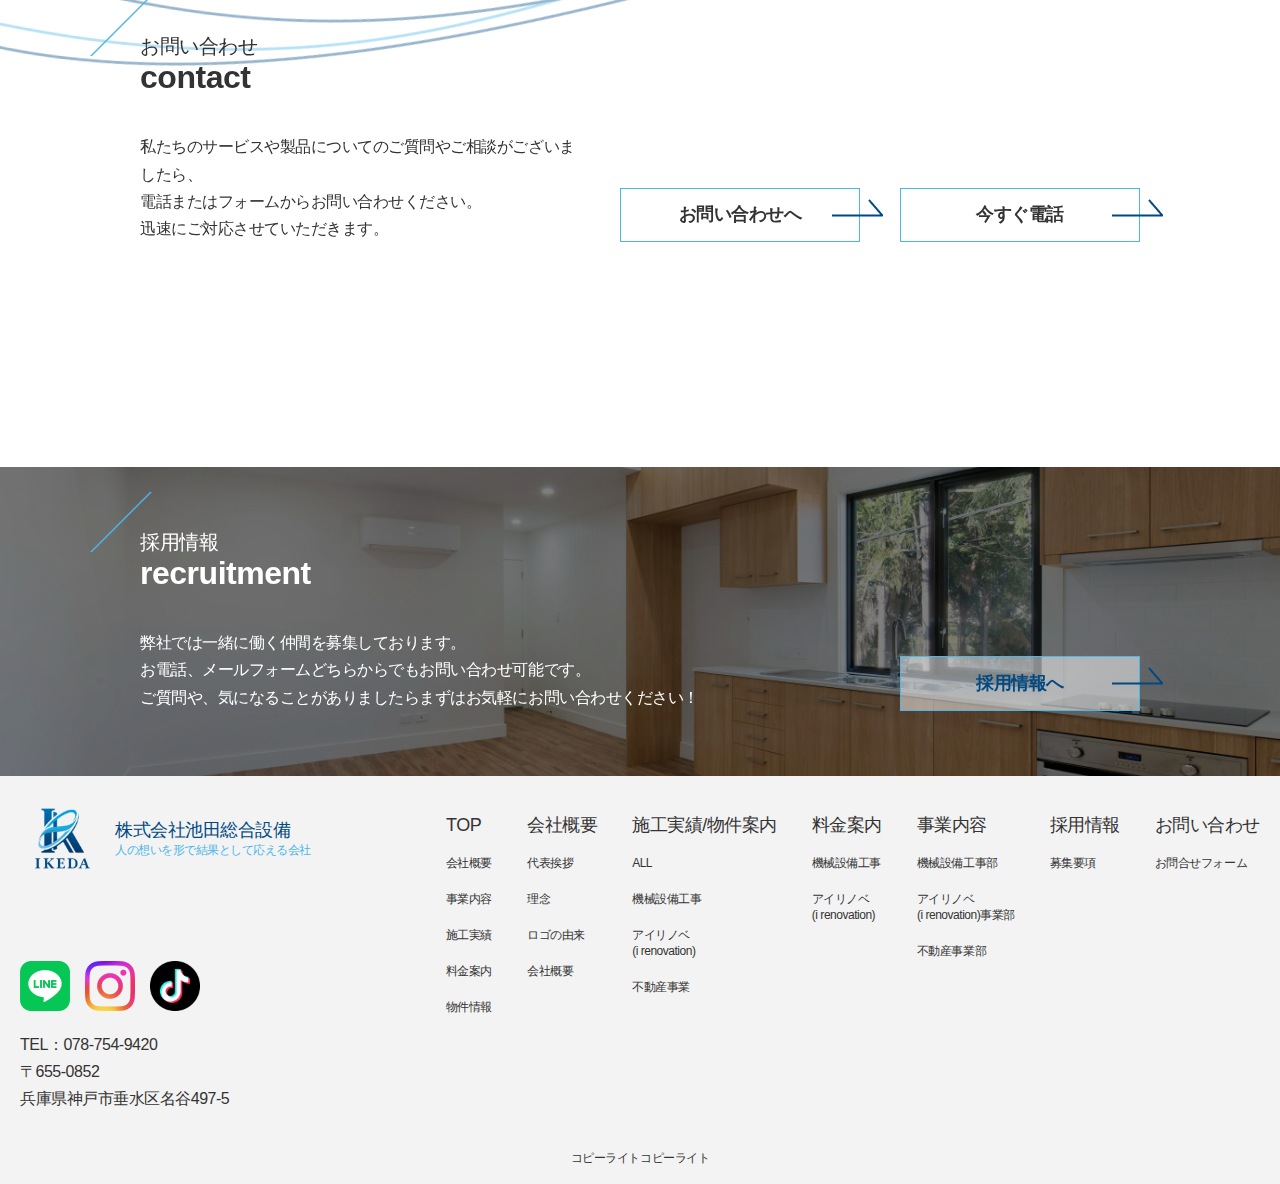
==== commit 8f6885b2: "トップページとパーツ化完了" ====
--- a/about.html
+++ b/about.html
@@ -1,5 +1,5 @@
 <!DOCTYPE html>
-<html lang="en">
+<html lang="ja">
 <head>
     <meta charset="UTF-8">
     <meta name="viewport" content="width=device-width, initial-scale=1.0">
@@ -162,30 +162,30 @@
                 </section>
                 <!-- 企業理念 -->
 
-                                <!-- 企業理念 -->
-                                <section class="philosophy" id="philosophy">
-                                    <div class="c-inner philosophy__inner">
-                                        <div class="bgMessage bgMessage--left">self-questioning.</div>
-                                    
-                                        <div class="whiteblock">
-                                                <div class="c-title-secondary title__about">
-                                                    <div class="en">management philosopy</div>
-                                                    <div class="ja">経営理念</div>
-                                                </div>
-                                                <div class="message">
-                                                    <p class="message__title">「自問自答」</p>
-                                                    <p class="message__desc">
-                                                        常に<span>選択肢</span>があり<span>決断</span>する状況に迫られる中でどのような状況下でもあらゆる<span>判断材料</span>を<span>収取</span>し<br>
-                                                        <span>自分自身</span>で自分に問いかけて自分で<span>答え</span>を出して<span>最終決断</span>する。
-                                                    </p>
-                                                </div>
-                                        </div>   
-                                        <div class="blueblock blueblock--reverse"></div>
-                                       
-                                    </div>
-                                    <img src="/assets/img/about/bg-img.png" class="philosophy__bg rellax-2">            
-                                </section>
-                                <!-- 企業理念 -->
+                <!-- 経営理念 -->
+                <section class="philosophy" id="philosophy">
+                    <div class="c-inner philosophy__inner">
+                        <div class="bgMessage bgMessage--left">self-questioning.</div>
+                    
+                        <div class="whiteblock">
+                                <div class="c-title-secondary title__about">
+                                    <div class="en">management philosophy</div>
+                                    <div class="ja">経営理念</div>
+                                </div>
+                                <div class="message">
+                                    <p class="message__title">「自問自答」</p>
+                                    <p class="message__desc">
+                                        常に<span>選択肢</span>があり<span>決断</span>する状況に迫られる中でどのような状況下でもあらゆる<span>判断材料</span>を<span>収取</span>し<br>
+                                        <span>自分自身</span>で自分に問いかけて<span>自分</span>で答えを出して<span>最終決断</span>する。
+                                    </p>
+                                </div>
+                        </div>   
+                        <div class="blueblock blueblock--reverse"></div>
+                        
+                    </div>
+                    <img src="/assets/img/about/bg-img.png" class="philosophy__bg rellax-2">            
+                </section>
+                <!-- 経営理念 -->
 
 
  
@@ -225,8 +225,6 @@
                                         <p>色は広い青空に<span>飛躍</span>するイメージ</p>
                                         <div class="block__blue"></div>
                                     </div>
-                                    
-                                    
                                 </div>
                             </div>
                         </div>
@@ -298,35 +296,6 @@
                     </div>
                 </section>
 
-                <section class="access" id="access">
-                    <div class="c-inner access__inner">
-                        <div class="c-title">
-                            <span class="c-slash"></span>
-                            <div class="ja">アクセス</div>
-                            <div class="en">Access</div>
-                        </div>
-                        <div class="access__contents">
-                            <div class="access__contents--desc">
-                                <dl>
-                                    <dt>住所</dt>
-                                    <dd>兵庫県神戸市垂水区名谷497-5</dd>
-                                </dl>
-                                <dl>
-                                    <dt>アクセス</dt>
-                                    <dd>
-                                        垂水駅から徒歩20分<br>
-                                        名谷ICから車で5分
-                                    </dd>
-                                </dl>
-                            </div>
-    
-                            <div class="access__contents--map">
-                                <iframe src="https://www.google.com/maps/embed?pb=!1m18!1m12!1m3!1d3282.0630707968458!2d135.0664772762302!3d34.65311007293668!2m3!1f0!2f0!3f0!3m2!1i1024!2i768!4f13.1!3m3!1m2!1s0x600083fa0dea90f7%3A0xb1e30737e6d623bf!2z44CSNjU1LTA4NTIg5YW15bqr55yM56We5oi45biC5Z6C5rC05Yy65ZCN6LC355S677yU77yZ77yX4oiS77yV!5e0!3m2!1sja!2sjp!4v1735443319952!5m2!1sja!2sjp" width="600" height="450" style="border:0;" allowfullscreen="" loading="lazy" referrerpolicy="no-referrer-when-downgrade"></iframe>
-                            </div>
-                        </div>
-                    </div>
-                </section>
-
 
 
                 <!--コンタクト -->
@@ -366,7 +335,7 @@
                                 ご質問や、気になることがありましたらまずはお気軽にお問い合わせください！
                             </p>
                             <div class="p-recruit__btns p-lead-sec__btns">
-                                <a href="/recruitment.html" class="c-btn">採用情報へ</a>
+                                <a href="/recruit.html" class="c-btn">採用情報へ</a>
                             </div>
                         </div>
                     </div>
@@ -402,7 +371,6 @@
                         <p>TEL：<a href>078-754-9420</a></p>
                         <p>〒655-0852</a></p>
                         <p>兵庫県神戸市垂水区名谷497-5</p>
-                        <p>ショールーム完備の本店2026年6月オープン 神戸市須磨区妙法寺風早1237-9 国ビル1階・2階</p>
                     </div>
                 </div>
                 <div class="l-footer__menu">
@@ -441,9 +409,6 @@
                         </li>
                         <li>
                             <a href="/about.html#company">会社概要</a>
-                        </li>
-                        <li>
-                            <a href="/about.html#access">アクセス</a>
                         </li>
                     </ul>
                     <ul>
--- a/assets/css/common.css
+++ b/assets/css/common.css
@@ -446,7 +446,7 @@
 }
 
 .p-recruit {
-  background-image: url("/assets/img/common/secRecBg.png");
+  background-image: url("../img/common/secRecBg.png");
   position: relative;
   background-position: center;
   background-repeat: no-repeat;
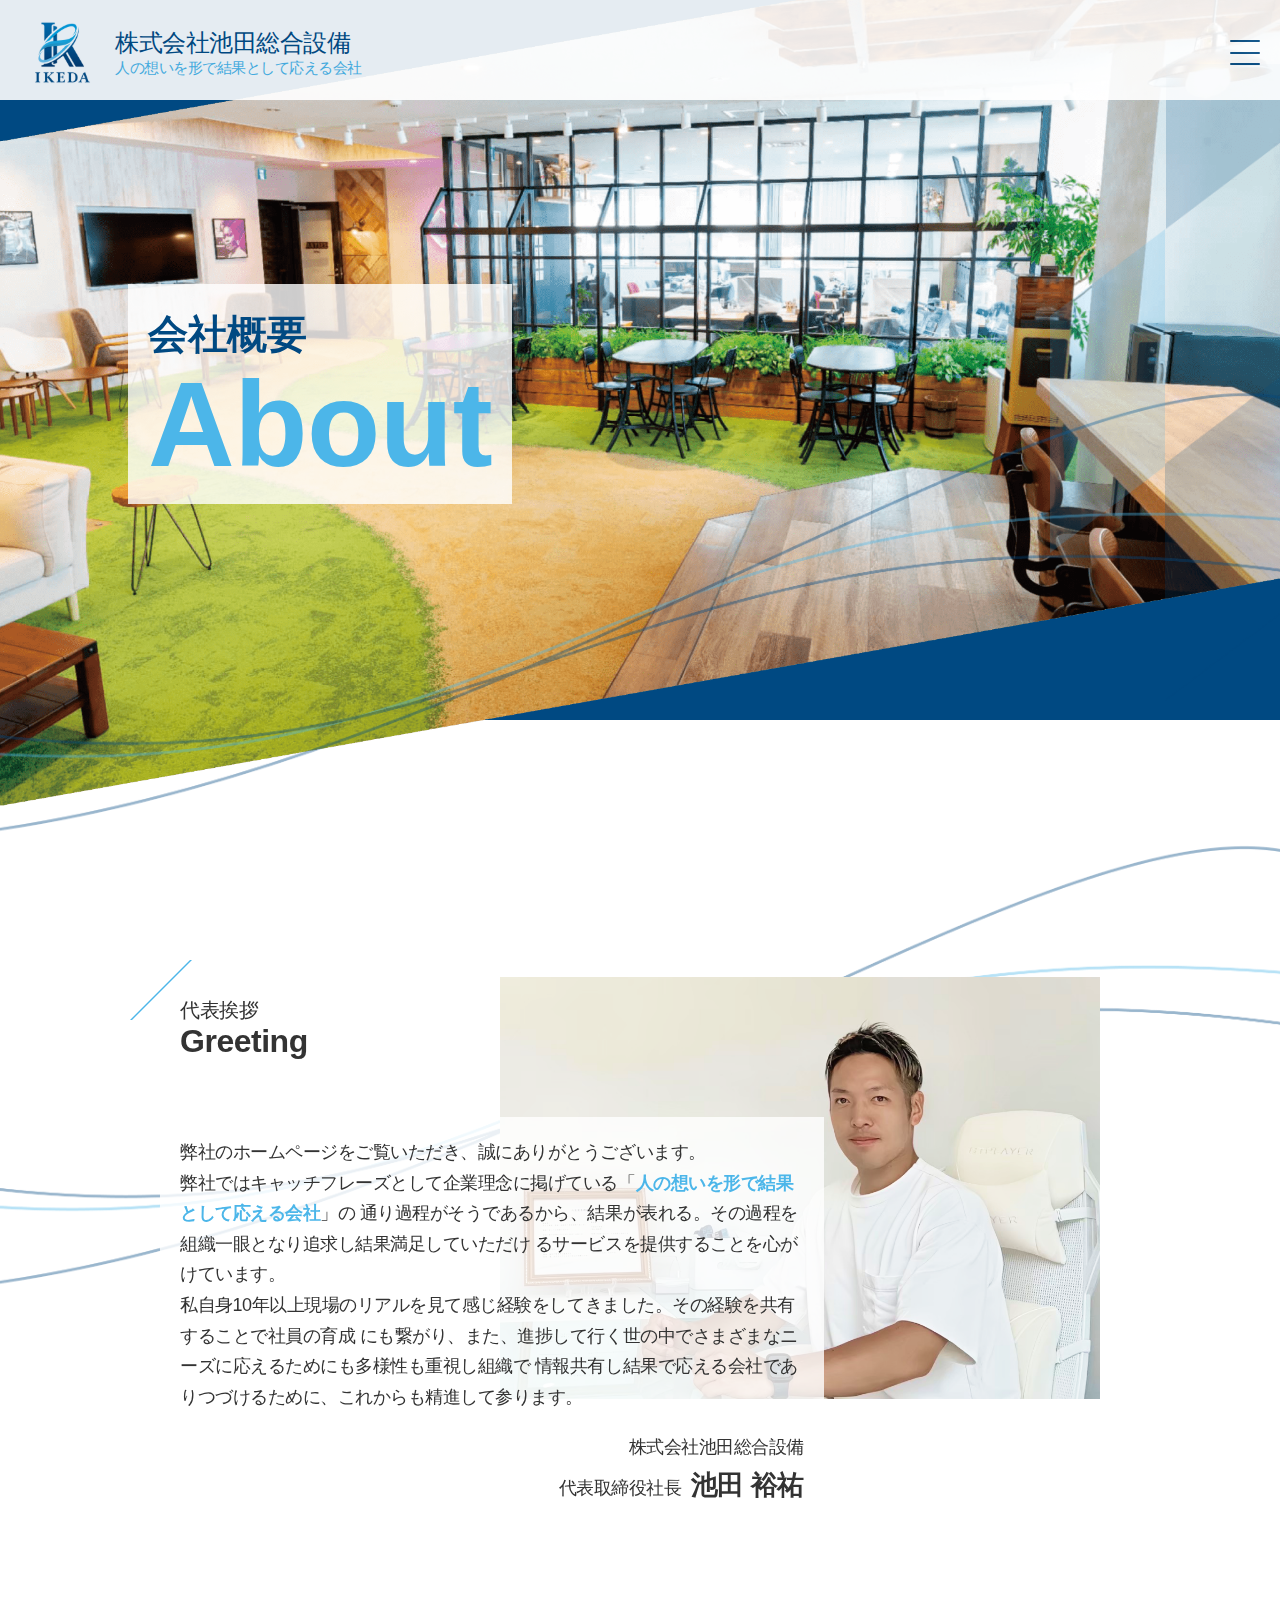
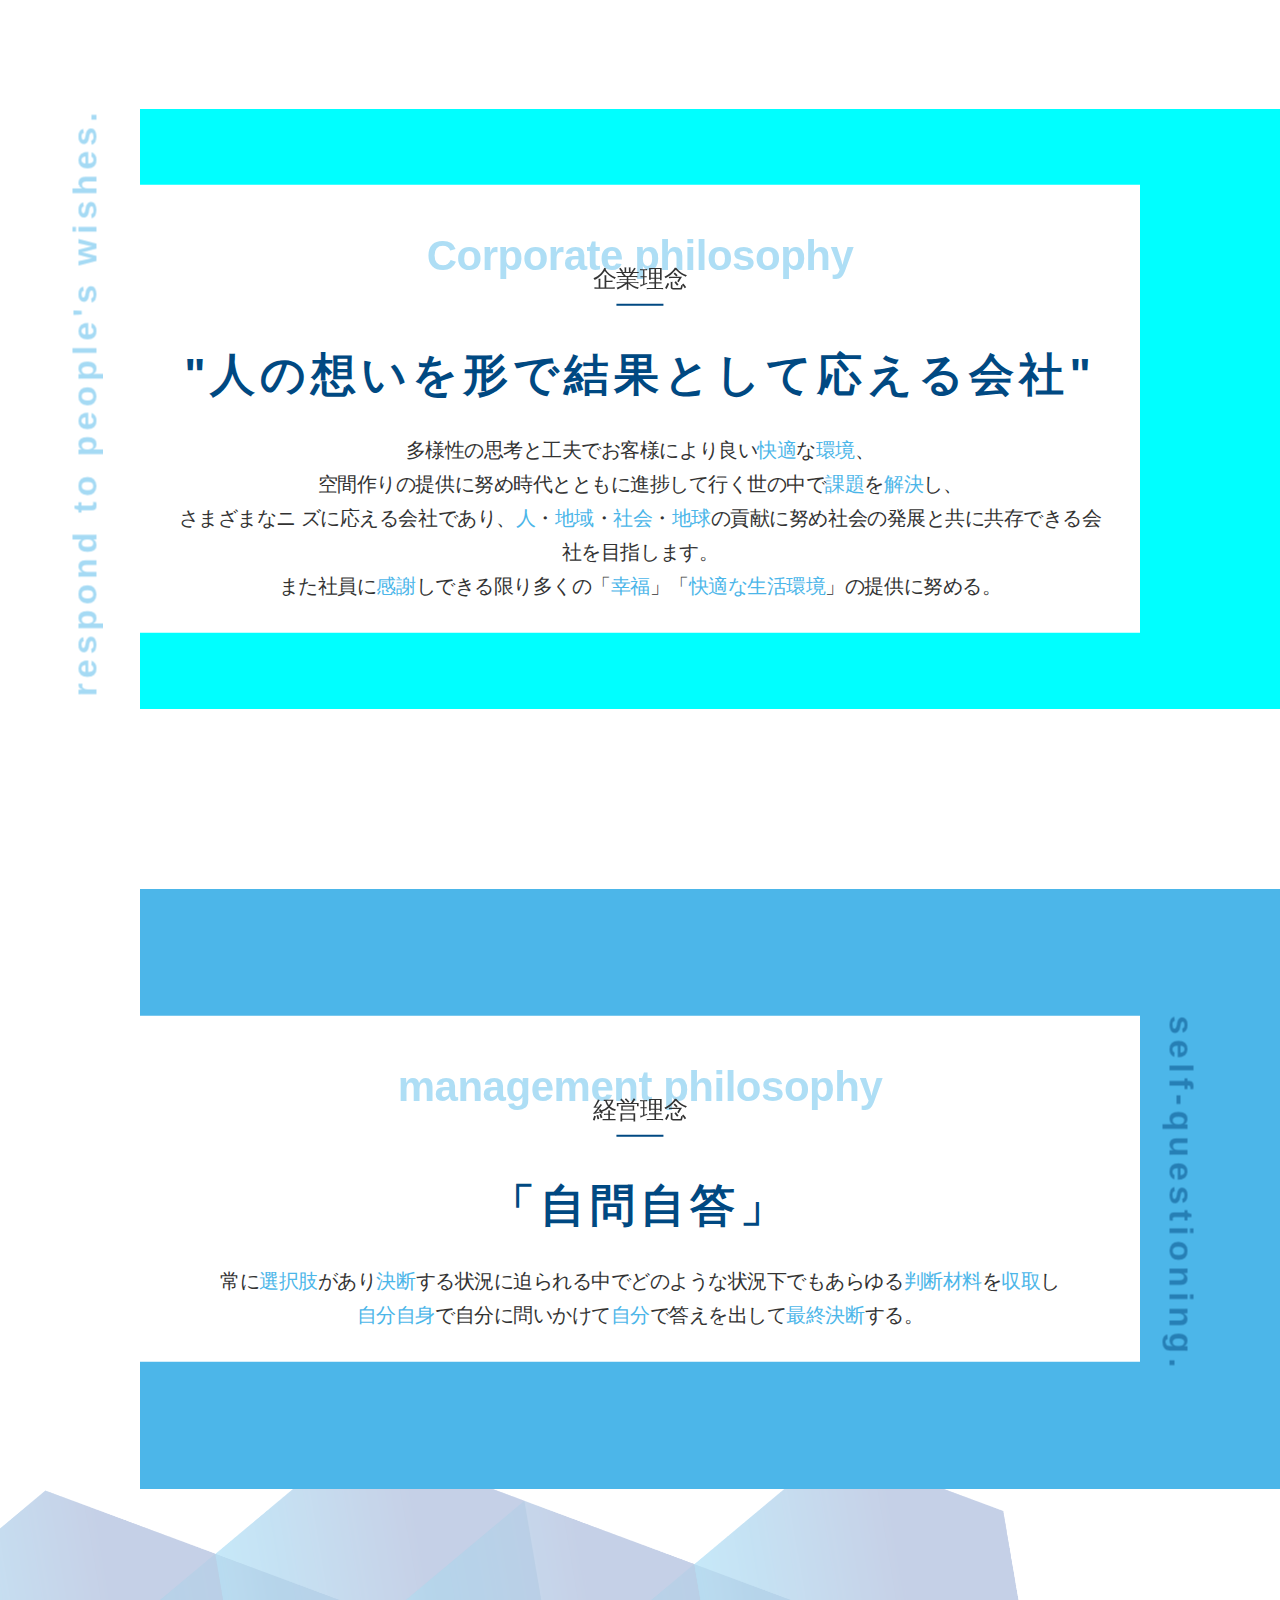
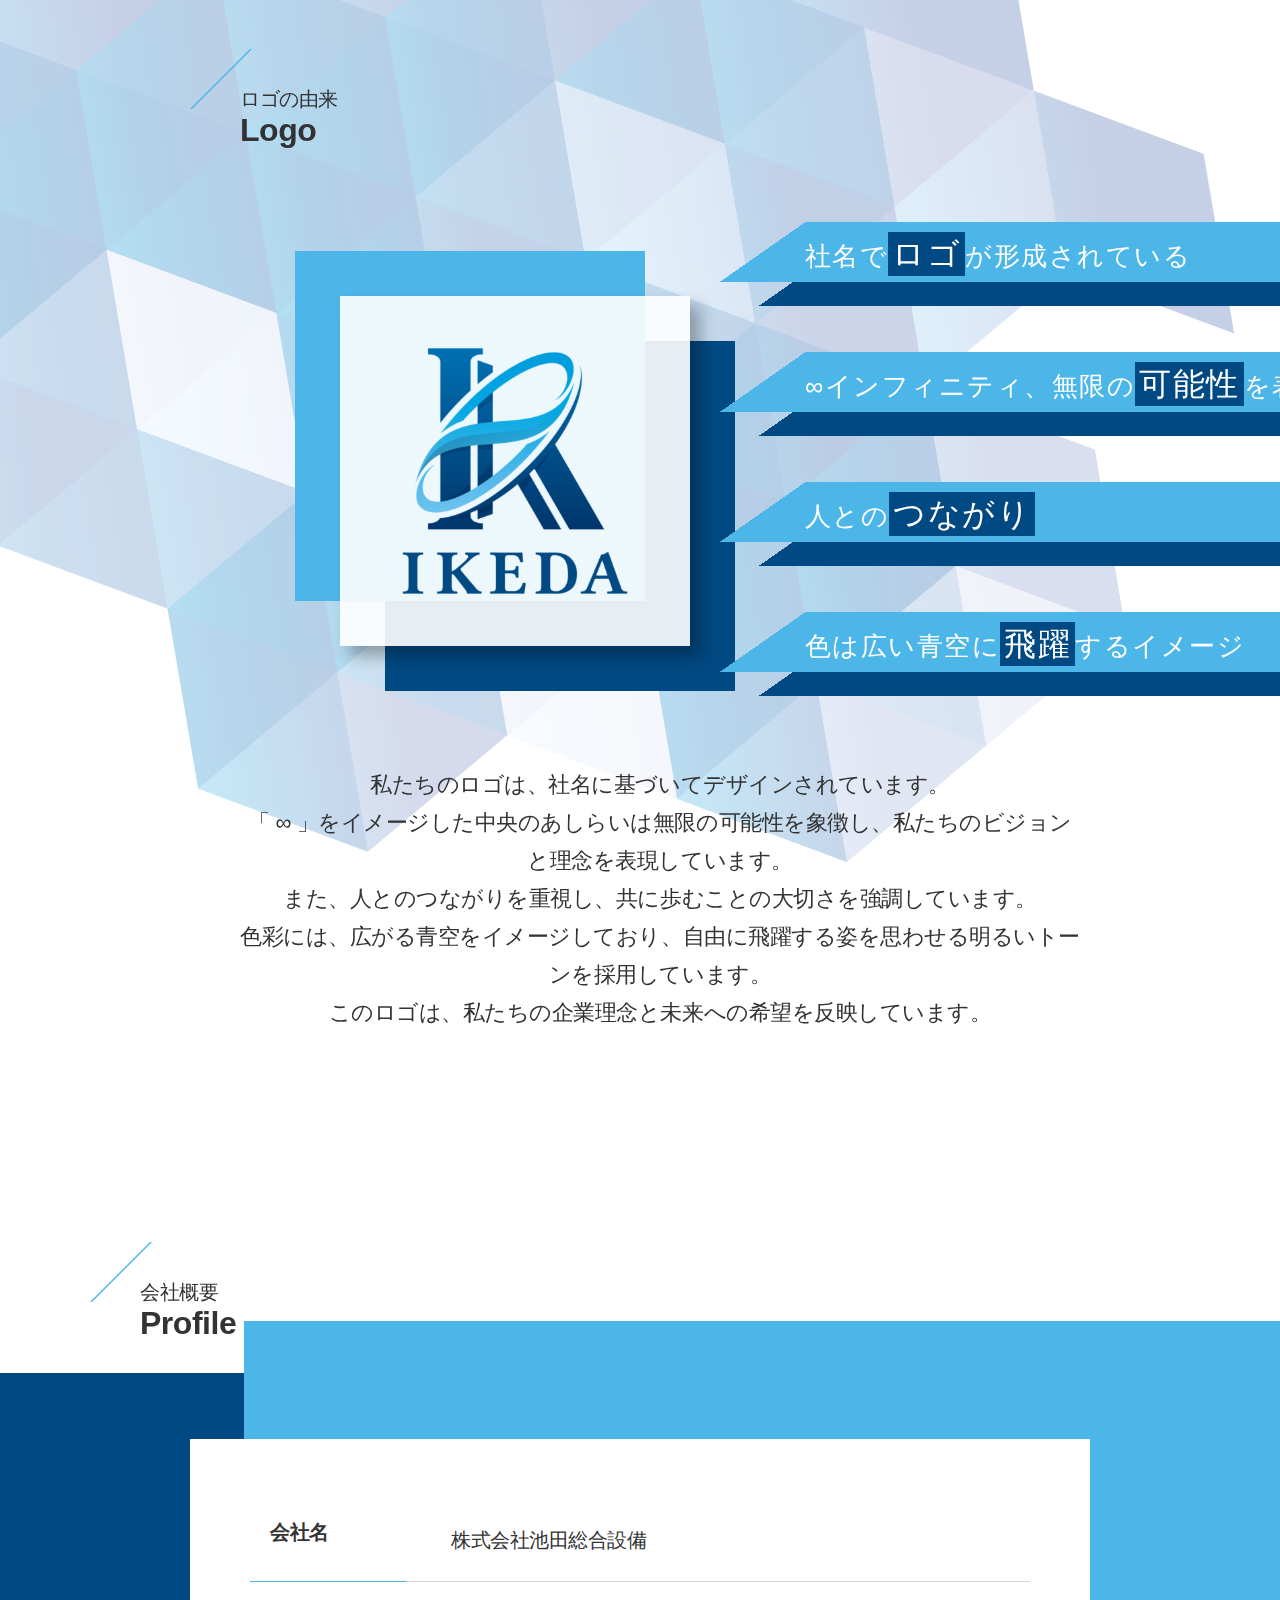
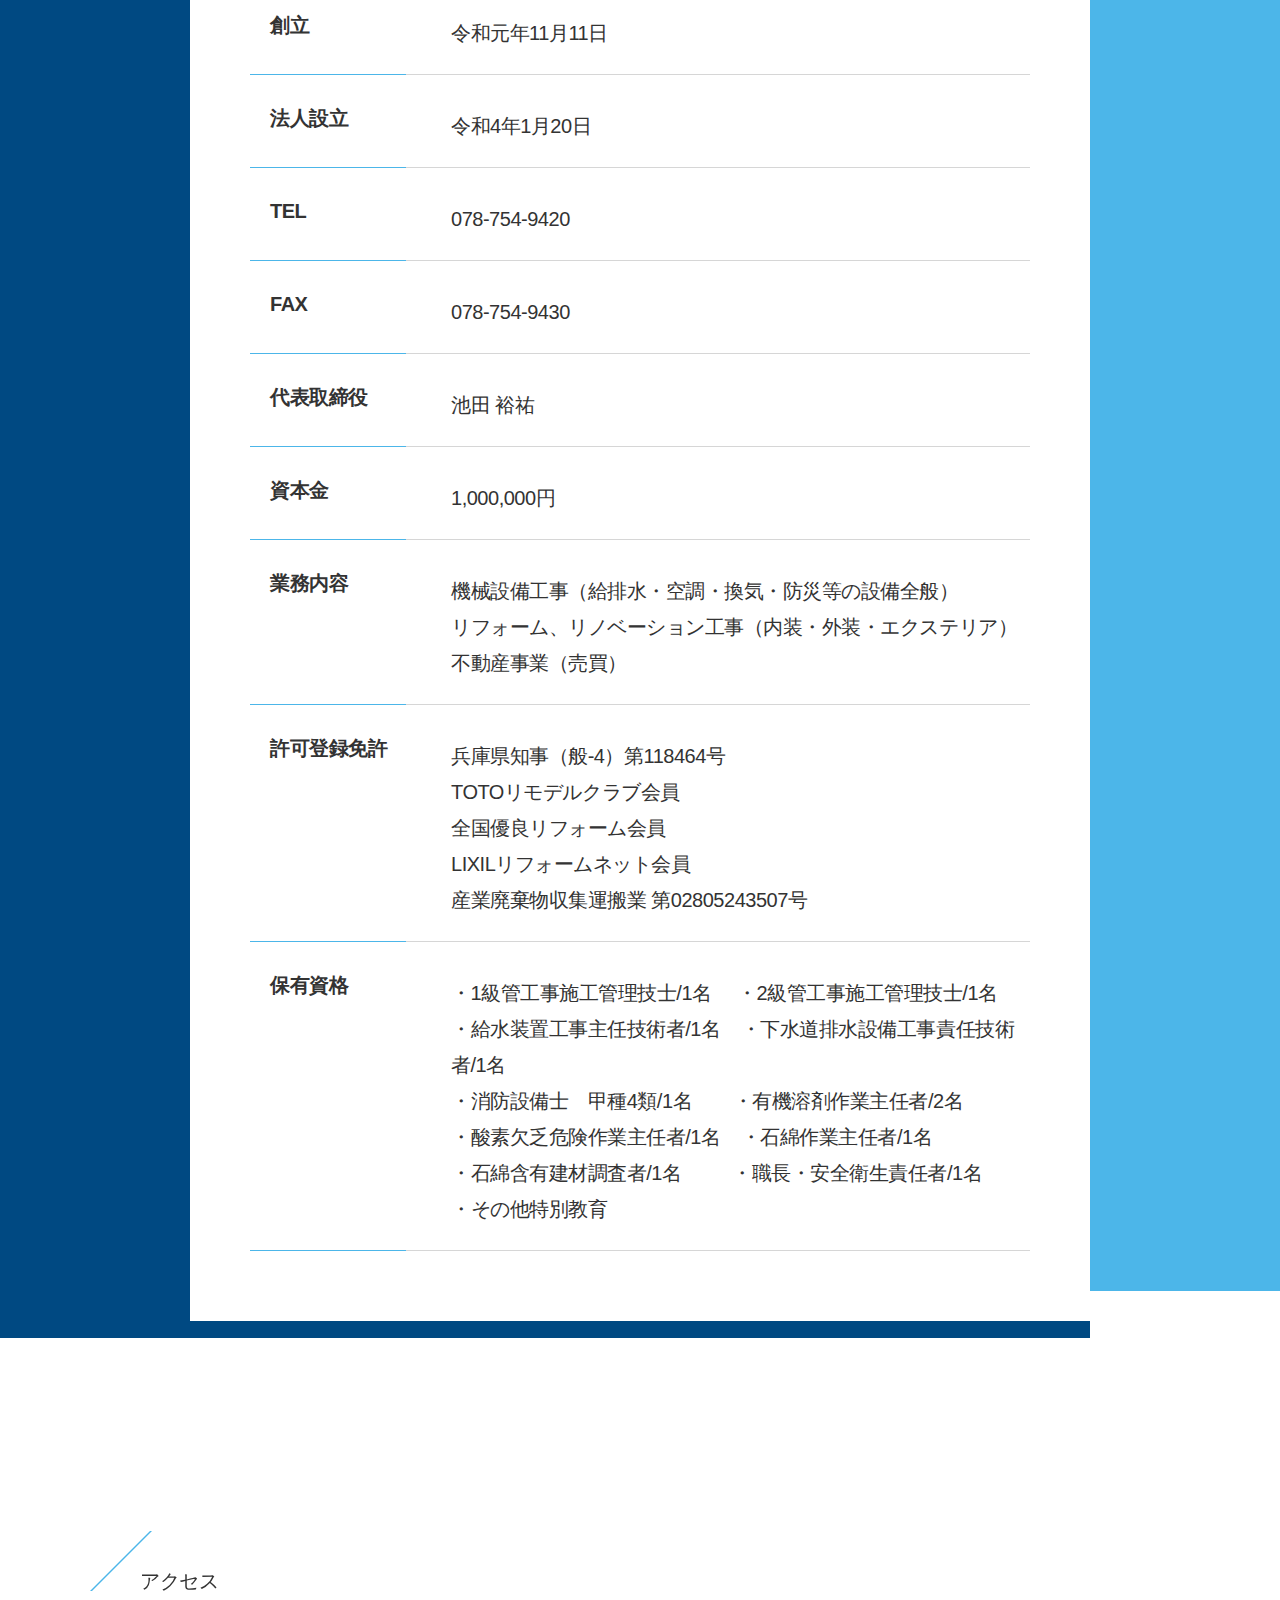
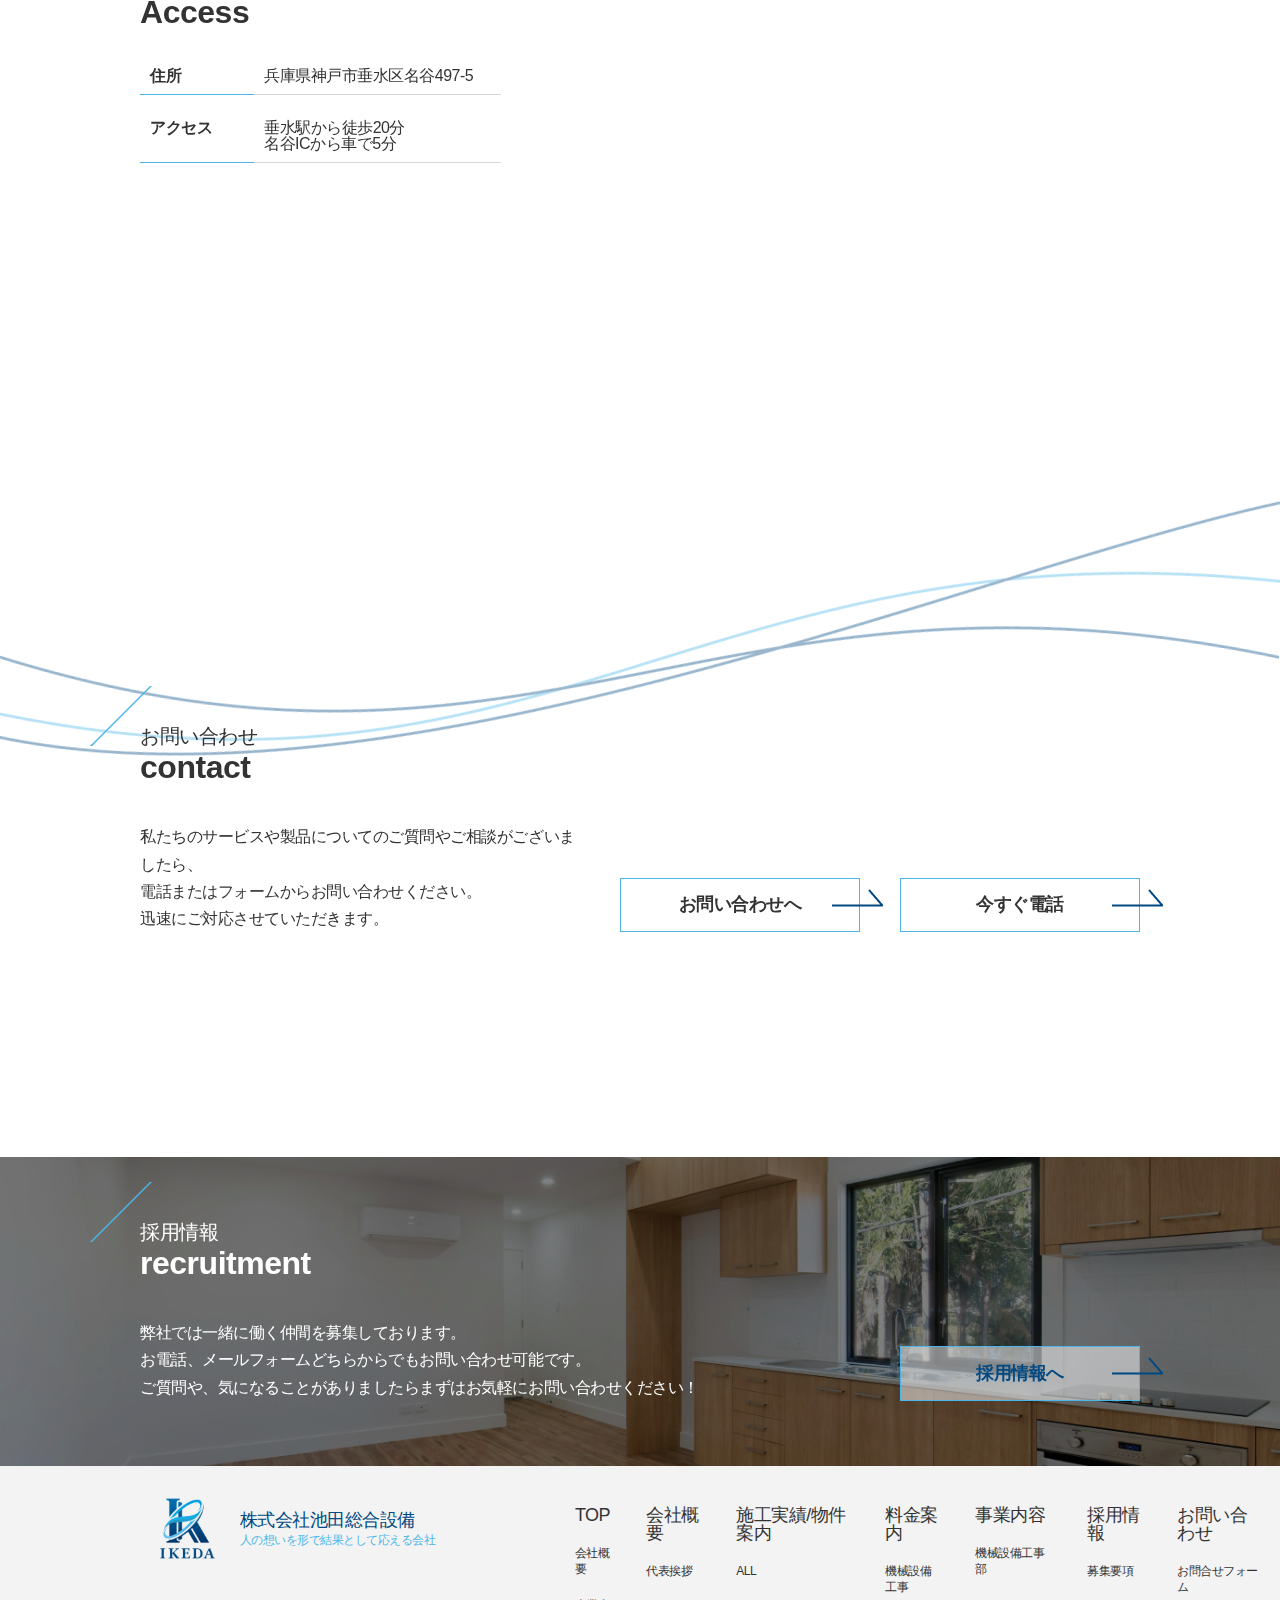
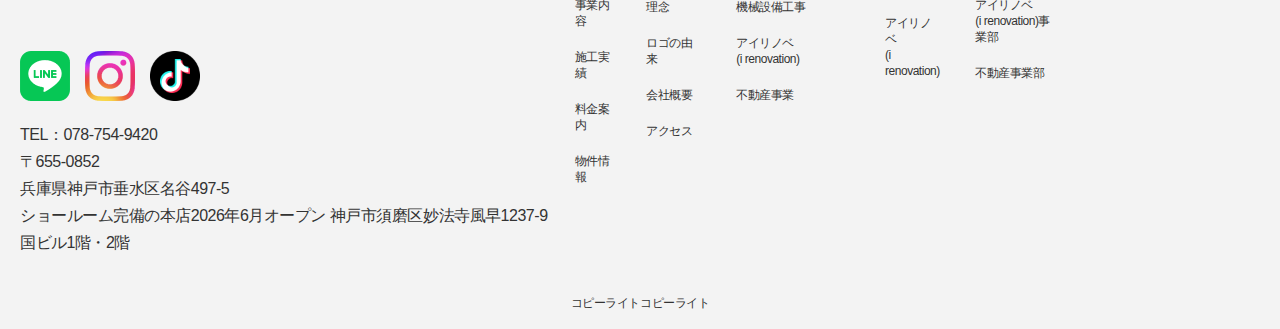
==== commit bbfb5223: "Merge branch 'main' into feature/php" ====
--- a/about.html
+++ b/about.html
@@ -162,6 +162,7 @@
                 </section>
                 <!-- 企業理念 -->
 
+
                 <!-- 経営理念 -->
                 <section class="philosophy" id="philosophy">
                     <div class="c-inner philosophy__inner">
@@ -186,6 +187,7 @@
                     <img src="/assets/img/about/bg-img.png" class="philosophy__bg rellax-2">            
                 </section>
                 <!-- 経営理念 -->
+
 
 
  
@@ -296,6 +298,35 @@
                     </div>
                 </section>
 
+                <section class="access" id="access">
+                    <div class="c-inner access__inner">
+                        <div class="c-title">
+                            <span class="c-slash"></span>
+                            <div class="ja">アクセス</div>
+                            <div class="en">Access</div>
+                        </div>
+                        <div class="access__contents">
+                            <div class="access__contents--desc">
+                                <dl>
+                                    <dt>住所</dt>
+                                    <dd>兵庫県神戸市垂水区名谷497-5</dd>
+                                </dl>
+                                <dl>
+                                    <dt>アクセス</dt>
+                                    <dd>
+                                        垂水駅から徒歩20分<br>
+                                        名谷ICから車で5分
+                                    </dd>
+                                </dl>
+                            </div>
+    
+                            <div class="access__contents--map">
+                                <iframe src="https://www.google.com/maps/embed?pb=!1m18!1m12!1m3!1d3282.0630707968458!2d135.0664772762302!3d34.65311007293668!2m3!1f0!2f0!3f0!3m2!1i1024!2i768!4f13.1!3m3!1m2!1s0x600083fa0dea90f7%3A0xb1e30737e6d623bf!2z44CSNjU1LTA4NTIg5YW15bqr55yM56We5oi45biC5Z6C5rC05Yy65ZCN6LC355S677yU77yZ77yX4oiS77yV!5e0!3m2!1sja!2sjp!4v1735443319952!5m2!1sja!2sjp" width="600" height="450" style="border:0;" allowfullscreen="" loading="lazy" referrerpolicy="no-referrer-when-downgrade"></iframe>
+                            </div>
+                        </div>
+                    </div>
+                </section>
+
 
 
                 <!--コンタクト -->
@@ -335,7 +366,7 @@
                                 ご質問や、気になることがありましたらまずはお気軽にお問い合わせください！
                             </p>
                             <div class="p-recruit__btns p-lead-sec__btns">
-                                <a href="/recruit.html" class="c-btn">採用情報へ</a>
+                                <a href="/recruitment.html" class="c-btn">採用情報へ</a>
                             </div>
                         </div>
                     </div>
@@ -371,6 +402,7 @@
                         <p>TEL：<a href>078-754-9420</a></p>
                         <p>〒655-0852</a></p>
                         <p>兵庫県神戸市垂水区名谷497-5</p>
+                        <p>ショールーム完備の本店2026年6月オープン 神戸市須磨区妙法寺風早1237-9 国ビル1階・2階</p>
                     </div>
                 </div>
                 <div class="l-footer__menu">
@@ -409,6 +441,9 @@
                         </li>
                         <li>
                             <a href="/about.html#company">会社概要</a>
+                        </li>
+                        <li>
+                            <a href="/about.html#access">アクセス</a>
                         </li>
                     </ul>
                     <ul>
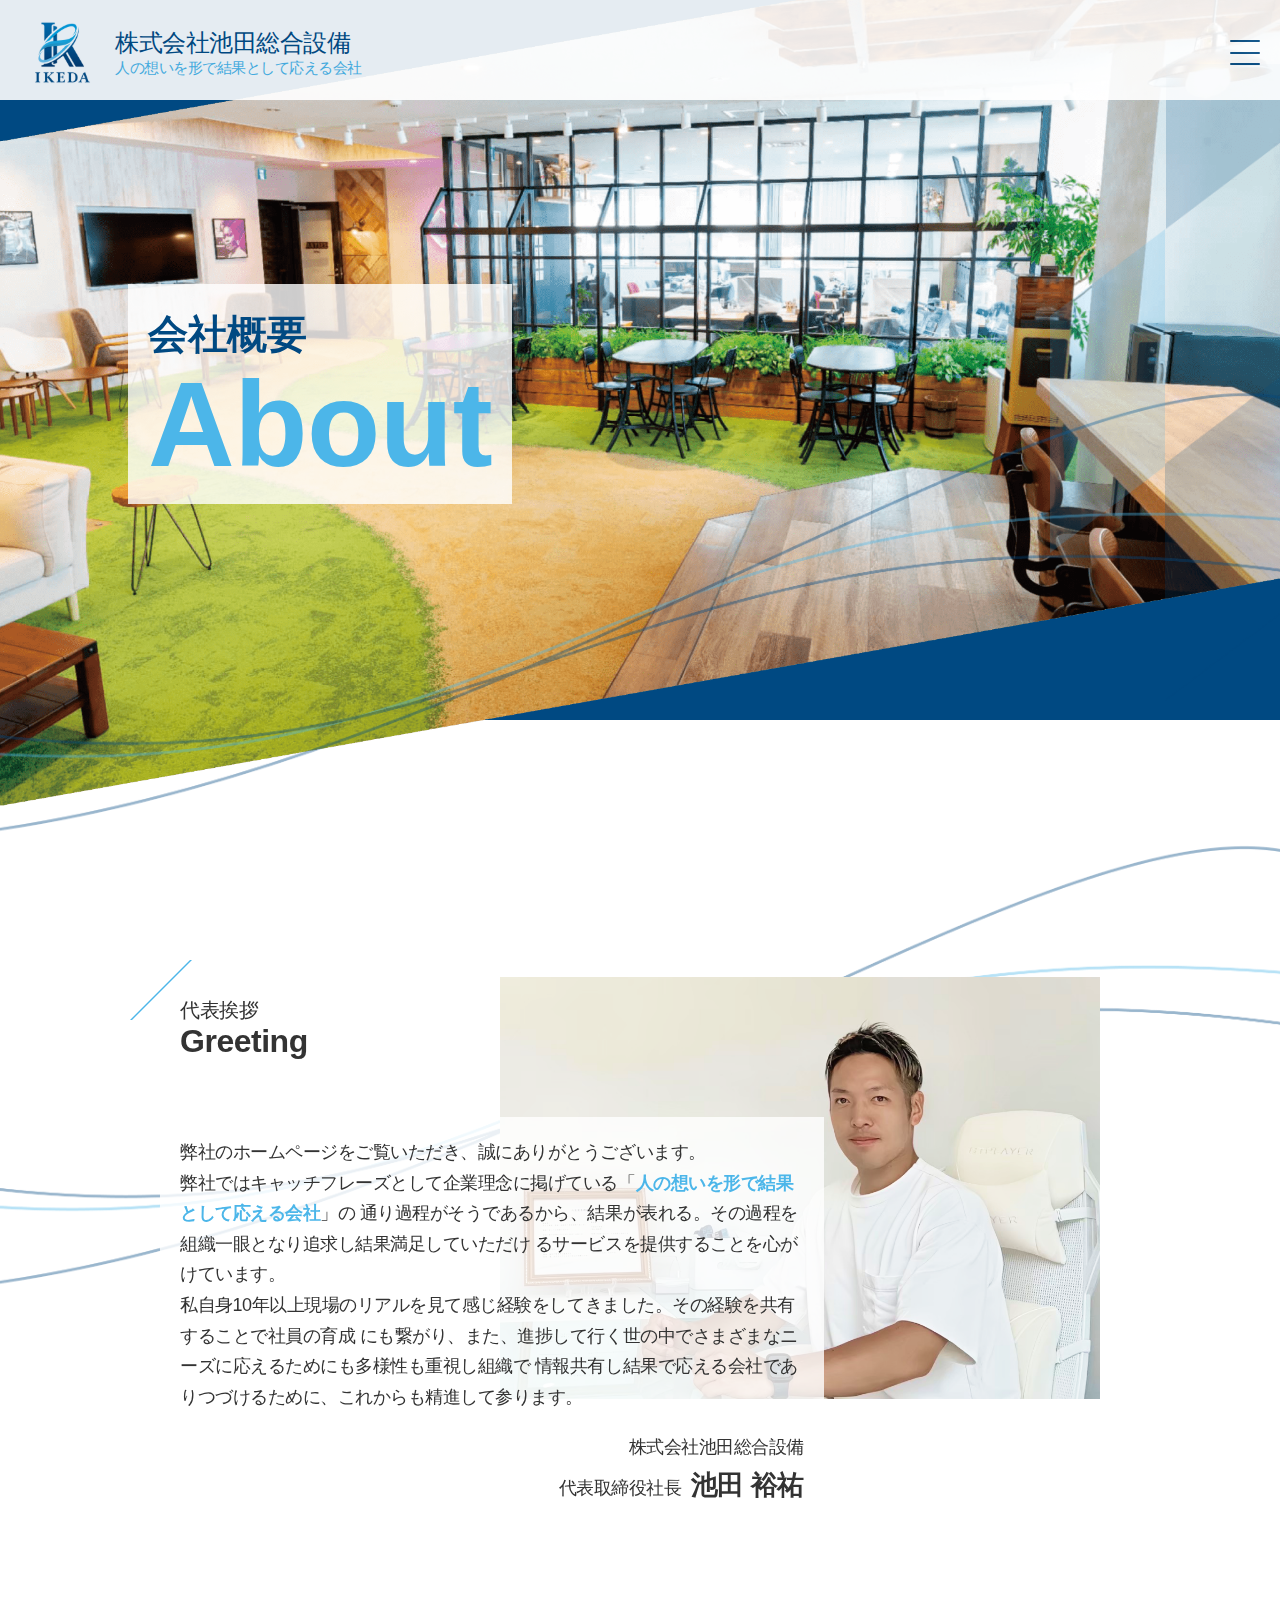
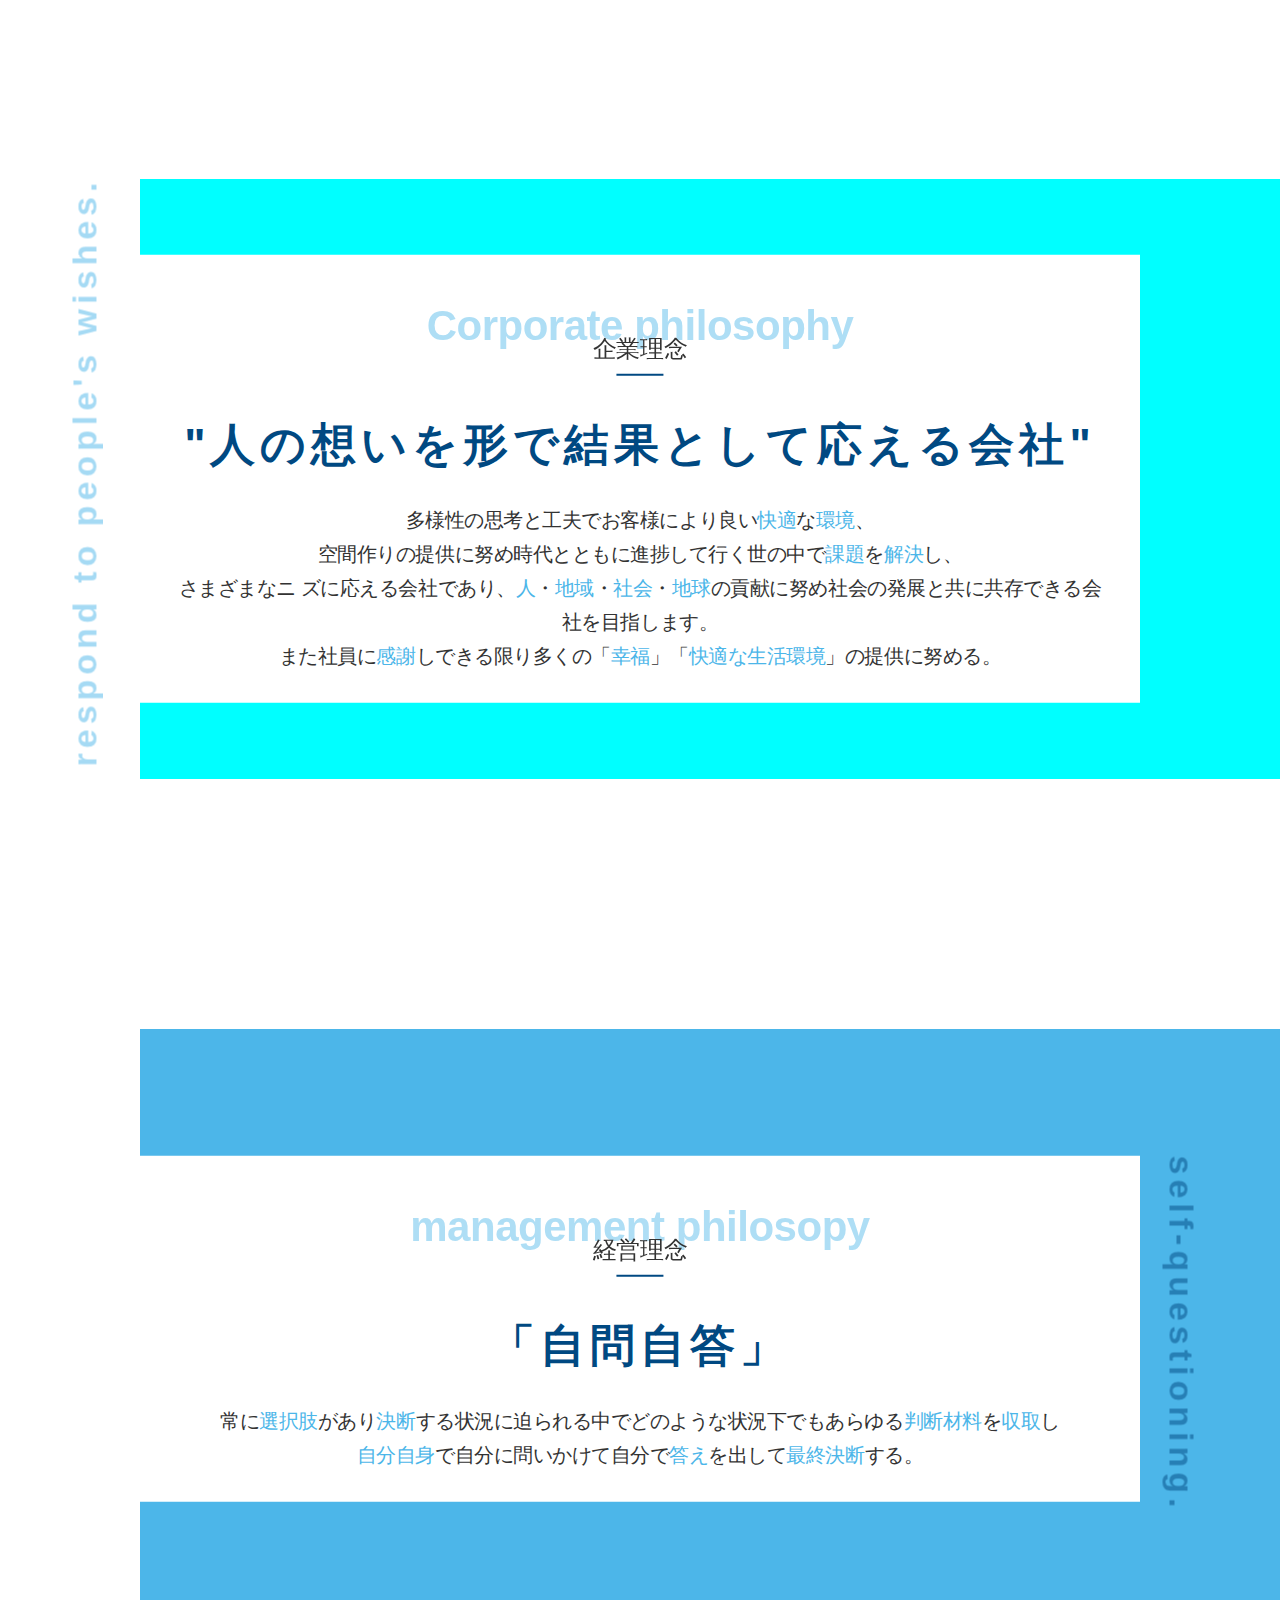
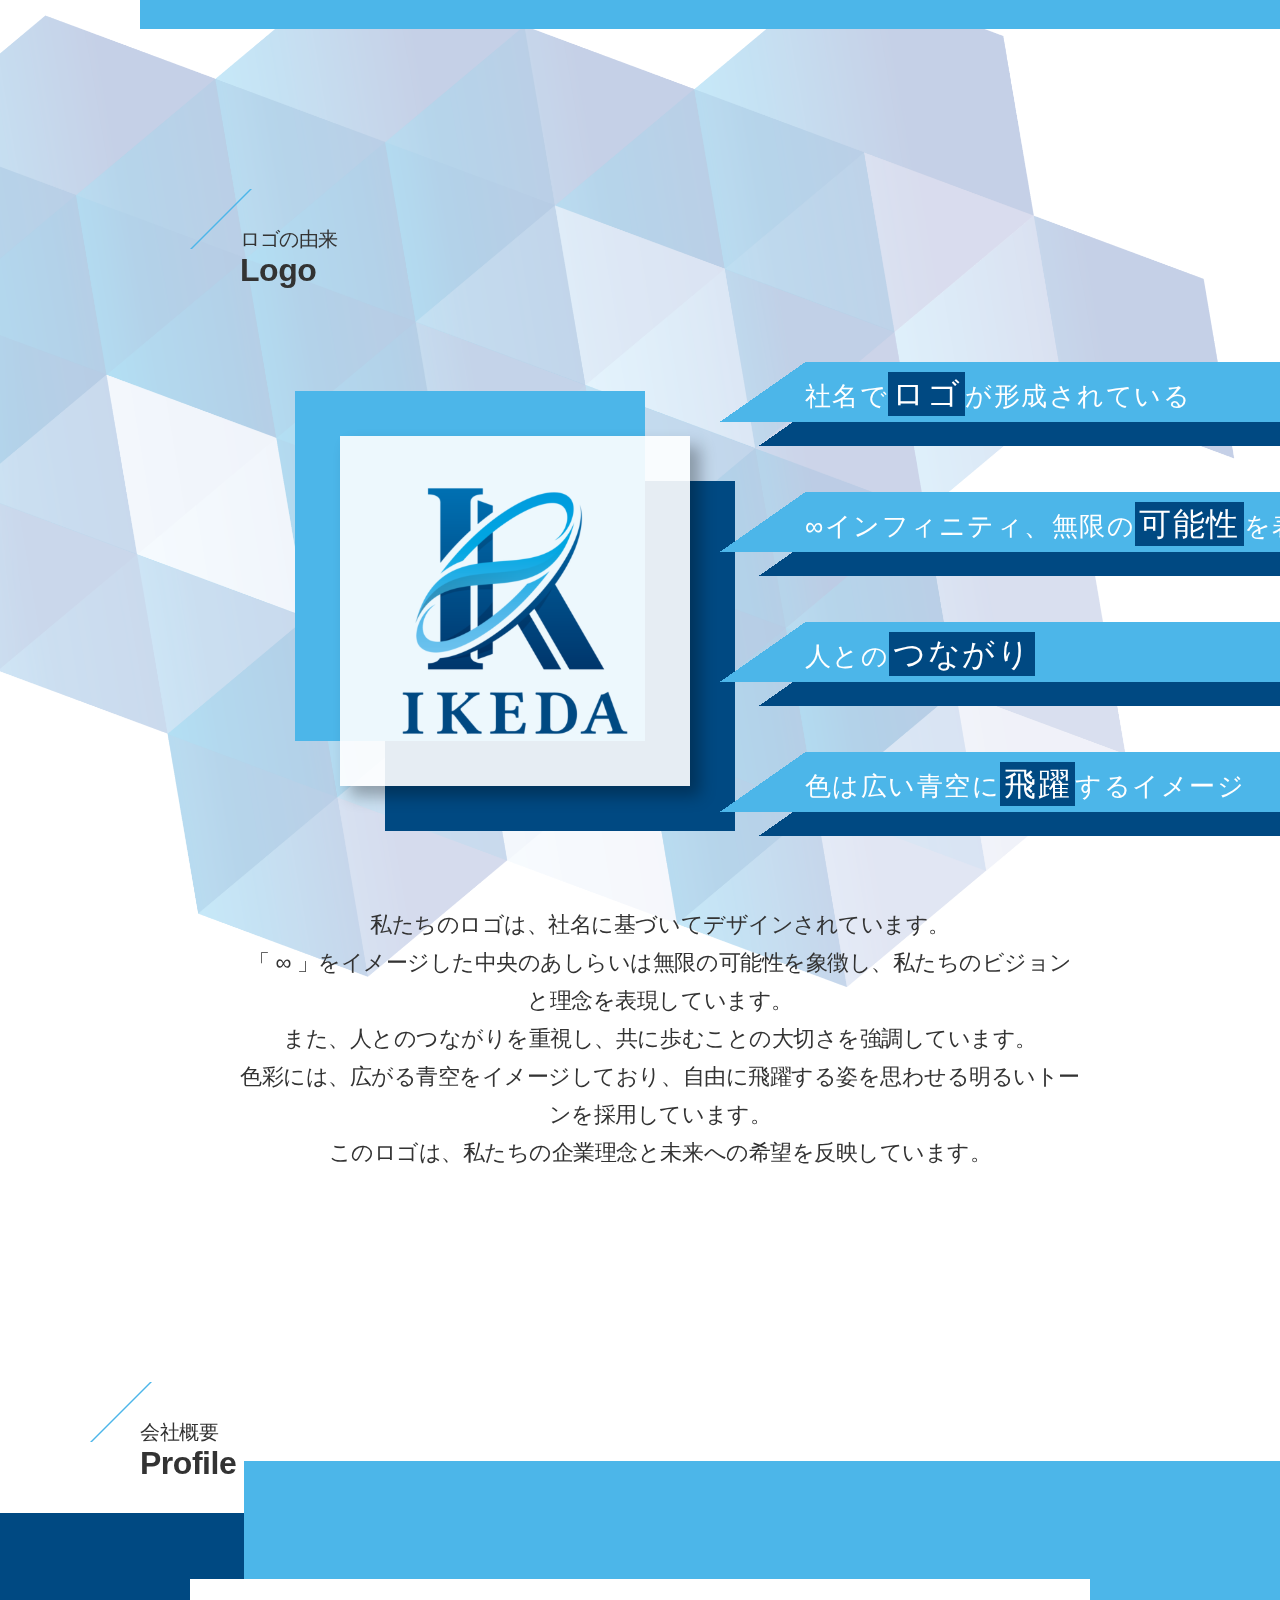
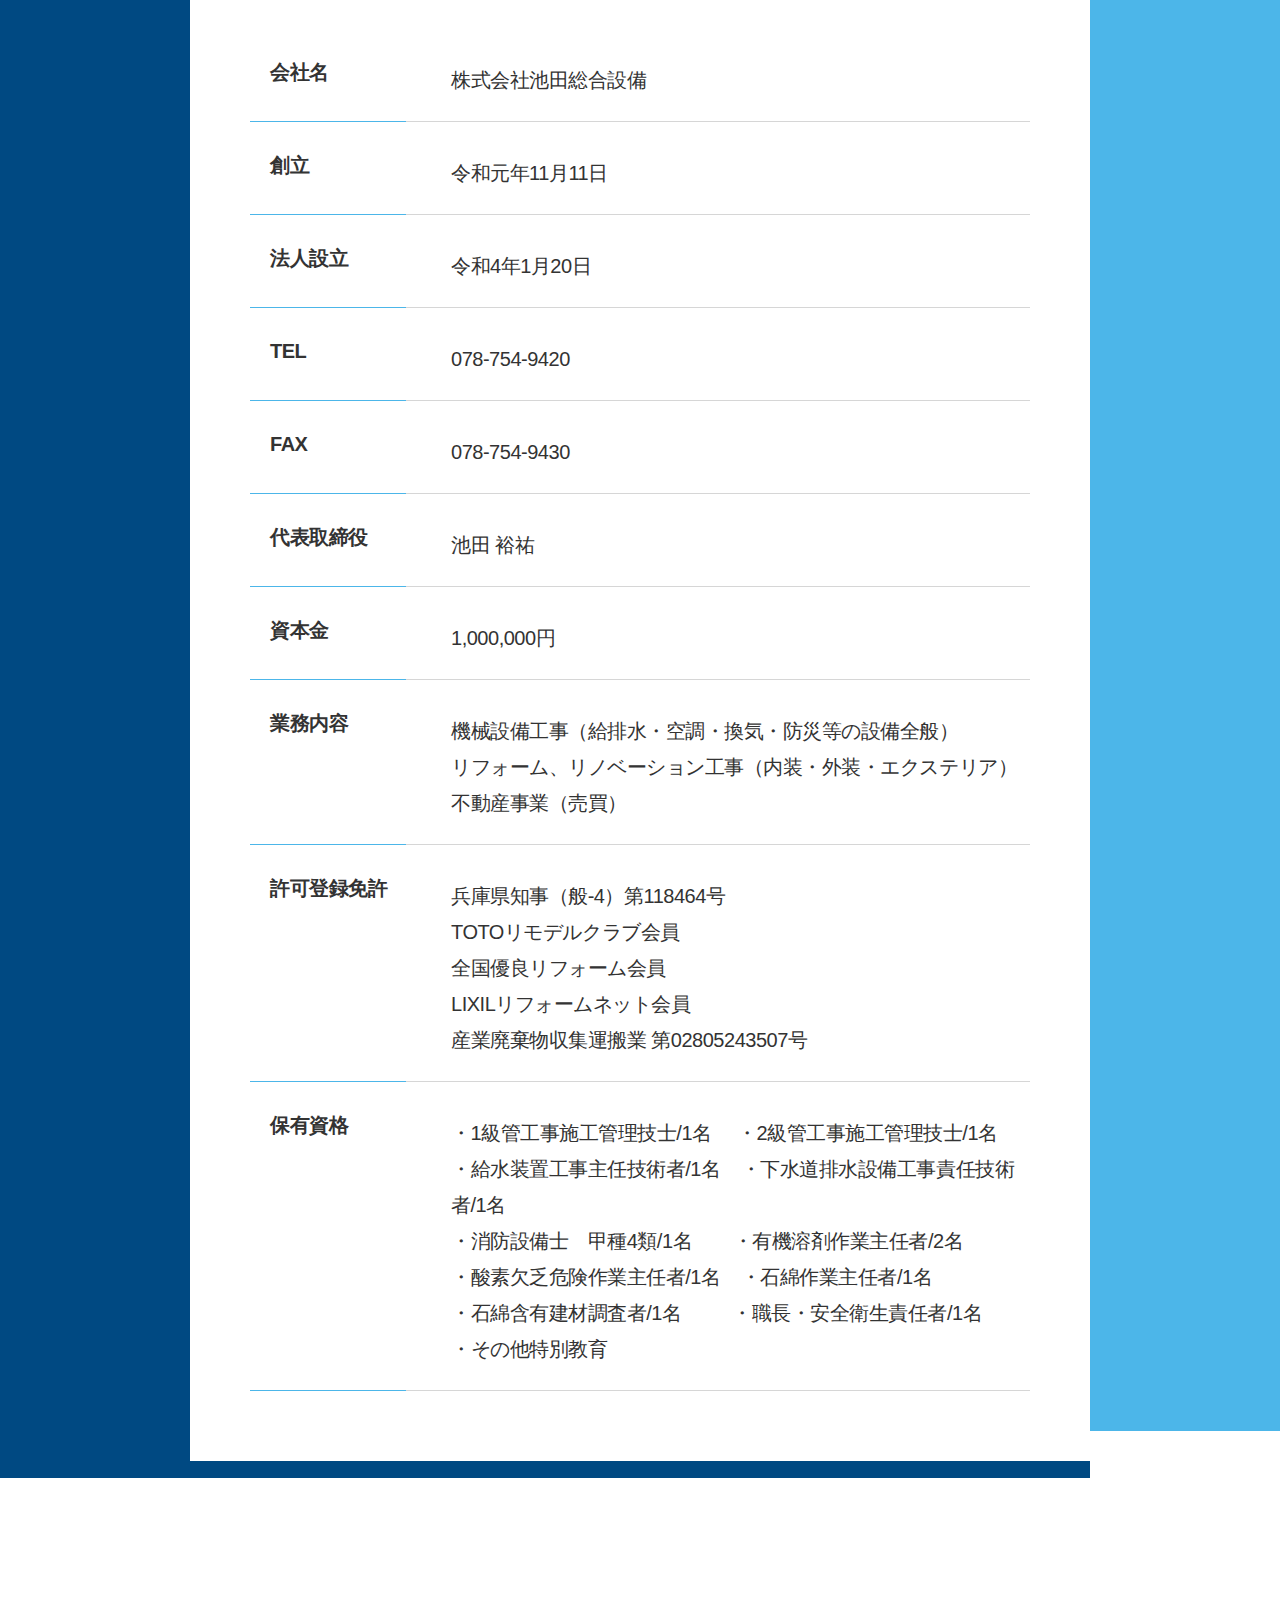
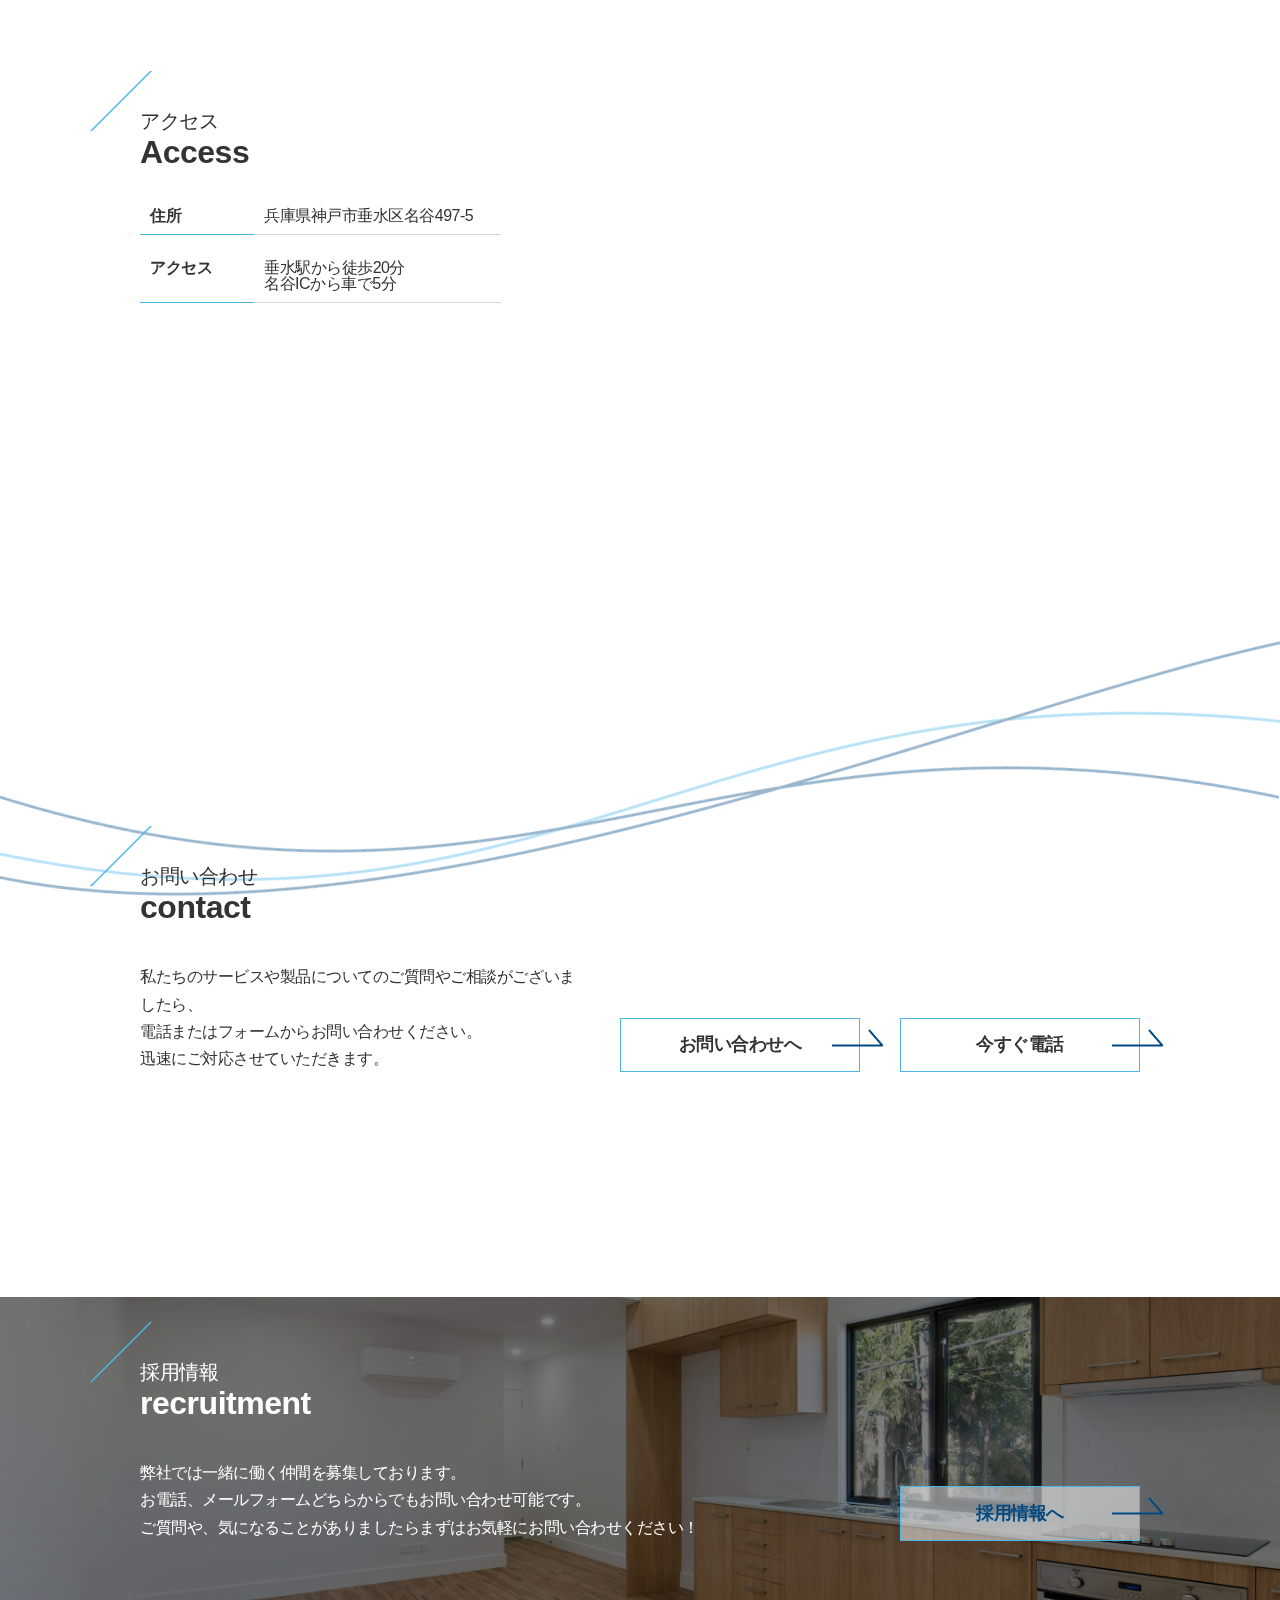
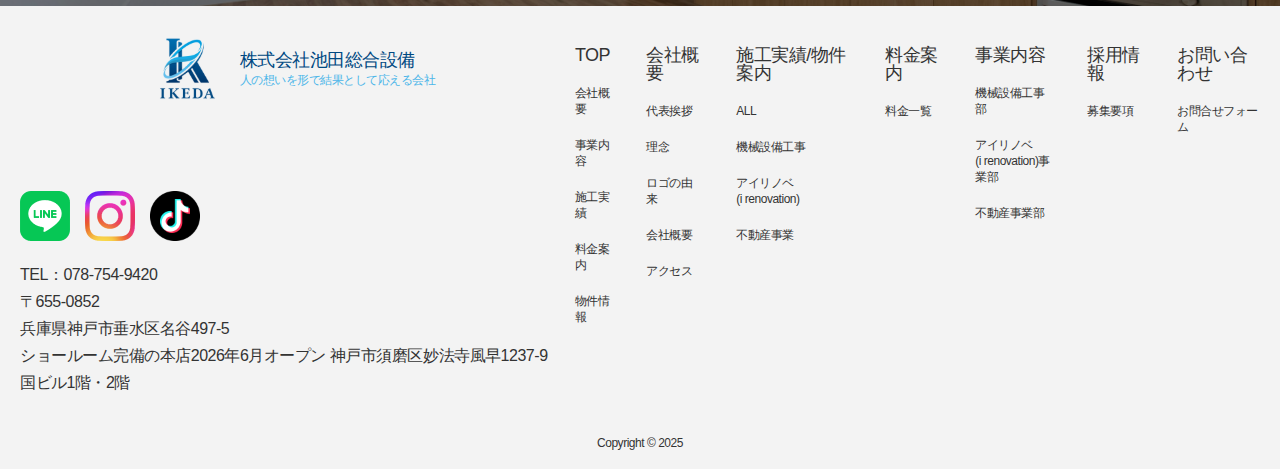
==== commit ab741829: "先方修正依頼分" ====
--- a/about.html
+++ b/about.html
@@ -1,5 +1,5 @@
 <!DOCTYPE html>
-<html lang="ja">
+<html lang="en">
 <head>
     <meta charset="UTF-8">
     <meta name="viewport" content="width=device-width, initial-scale=1.0">
@@ -162,32 +162,30 @@
                 </section>
                 <!-- 企業理念 -->
 
-
-                <!-- 経営理念 -->
-                <section class="philosophy" id="philosophy">
-                    <div class="c-inner philosophy__inner">
-                        <div class="bgMessage bgMessage--left">self-questioning.</div>
-                    
-                        <div class="whiteblock">
-                                <div class="c-title-secondary title__about">
-                                    <div class="en">management philosophy</div>
-                                    <div class="ja">経営理念</div>
-                                </div>
-                                <div class="message">
-                                    <p class="message__title">「自問自答」</p>
-                                    <p class="message__desc">
-                                        常に<span>選択肢</span>があり<span>決断</span>する状況に迫られる中でどのような状況下でもあらゆる<span>判断材料</span>を<span>収取</span>し<br>
-                                        <span>自分自身</span>で自分に問いかけて<span>自分</span>で答えを出して<span>最終決断</span>する。
-                                    </p>
-                                </div>
-                        </div>   
-                        <div class="blueblock blueblock--reverse"></div>
-                        
-                    </div>
-                    <img src="/assets/img/about/bg-img.png" class="philosophy__bg rellax-2">            
-                </section>
-                <!-- 経営理念 -->
-
+                                <!-- 企業理念 -->
+                                <section class="philosophy" id="philosophy">
+                                    <div class="c-inner philosophy__inner">
+                                        <div class="bgMessage bgMessage--left">self-questioning.</div>
+                                    
+                                        <div class="whiteblock">
+                                                <div class="c-title-secondary title__about">
+                                                    <div class="en">management philosopy</div>
+                                                    <div class="ja">経営理念</div>
+                                                </div>
+                                                <div class="message">
+                                                    <p class="message__title">「自問自答」</p>
+                                                    <p class="message__desc">
+                                                        常に<span>選択肢</span>があり<span>決断</span>する状況に迫られる中でどのような状況下でもあらゆる<span>判断材料</span>を<span>収取</span>し<br>
+                                                        <span>自分自身</span>で自分に問いかけて自分で<span>答え</span>を出して<span>最終決断</span>する。
+                                                    </p>
+                                                </div>
+                                        </div>   
+                                        <div class="blueblock blueblock--reverse"></div>
+                                       
+                                    </div>
+                                    <img src="/assets/img/about/bg-img.png" class="philosophy__bg rellax-2">            
+                                </section>
+                                <!-- 企業理念 -->
 
 
  
@@ -227,6 +225,8 @@
                                         <p>色は広い青空に<span>飛躍</span>するイメージ</p>
                                         <div class="block__blue"></div>
                                     </div>
+                                    
+                                    
                                 </div>
                             </div>
                         </div>
@@ -465,18 +465,15 @@
                     </ul>
                     <ul>
                         <li>
-                            <a href="" class="main">料金案内</a>
-                        </li>
-                        <li>
-                            <a href="/price.html#construction">機械設備工事</a>
-                        </li>
-                        <li>
-                            <a href="/price.html#irenovation">アイリノベ<br>(i renovation)</a>
-                        </li>
-                    </ul>
-                    <ul>
-                        <li>
-                            <a href="" class="main">事業内容</a>
+                            <a href="/price.html" class="main">料金案内</a>
+                        </li>
+                        <li>
+                            <a href="/price.html#price">料金一覧</a>
+                        </li>
+                    </ul>
+                    <ul>
+                        <li>
+                            <a href="/business.html" class="main">事業内容</a>
                         </li>
                         <li>
                             <a href="/business.html#construction-section">機械設備工事部</a>
@@ -490,7 +487,7 @@
                     </ul>
                     <ul>
                         <li>
-                            <a href="" class="main">採用情報</a>
+                            <a href="/recruitment.html" class="main">採用情報</a>
                         </li>
                         <li>
                             <a href="/recruitment.html#recruitment">募集要項</a>
@@ -498,7 +495,7 @@
                     </ul>
                     <ul>
                         <li>
-                            <a href="" class="main">お問い合わせ</a>
+                            <a href="/contact.html" class="main">お問い合わせ</a>
                         </li>
                         <li>
                             <a href="/contact.html#contact">お問合せフォーム</a>
@@ -508,7 +505,7 @@
             </div>
         </div>
 
-        <div class="copyright">コピーライトコピーライト</div>
+        <div class="copyright">Copyright © 2025</div>
     </footer>
     <!-- footer / -->
 
--- a/assets/css/about.css
+++ b/assets/css/about.css
@@ -52,8 +52,12 @@
   margin-left: 5px;
 }
 
+#philosophy {
+  padding-top: 150px;
+}
+
 .philosophy {
-  margin-top: 180px;
+  margin-top: 100px;
   position: relative;
 }
 .philosophy__inner {
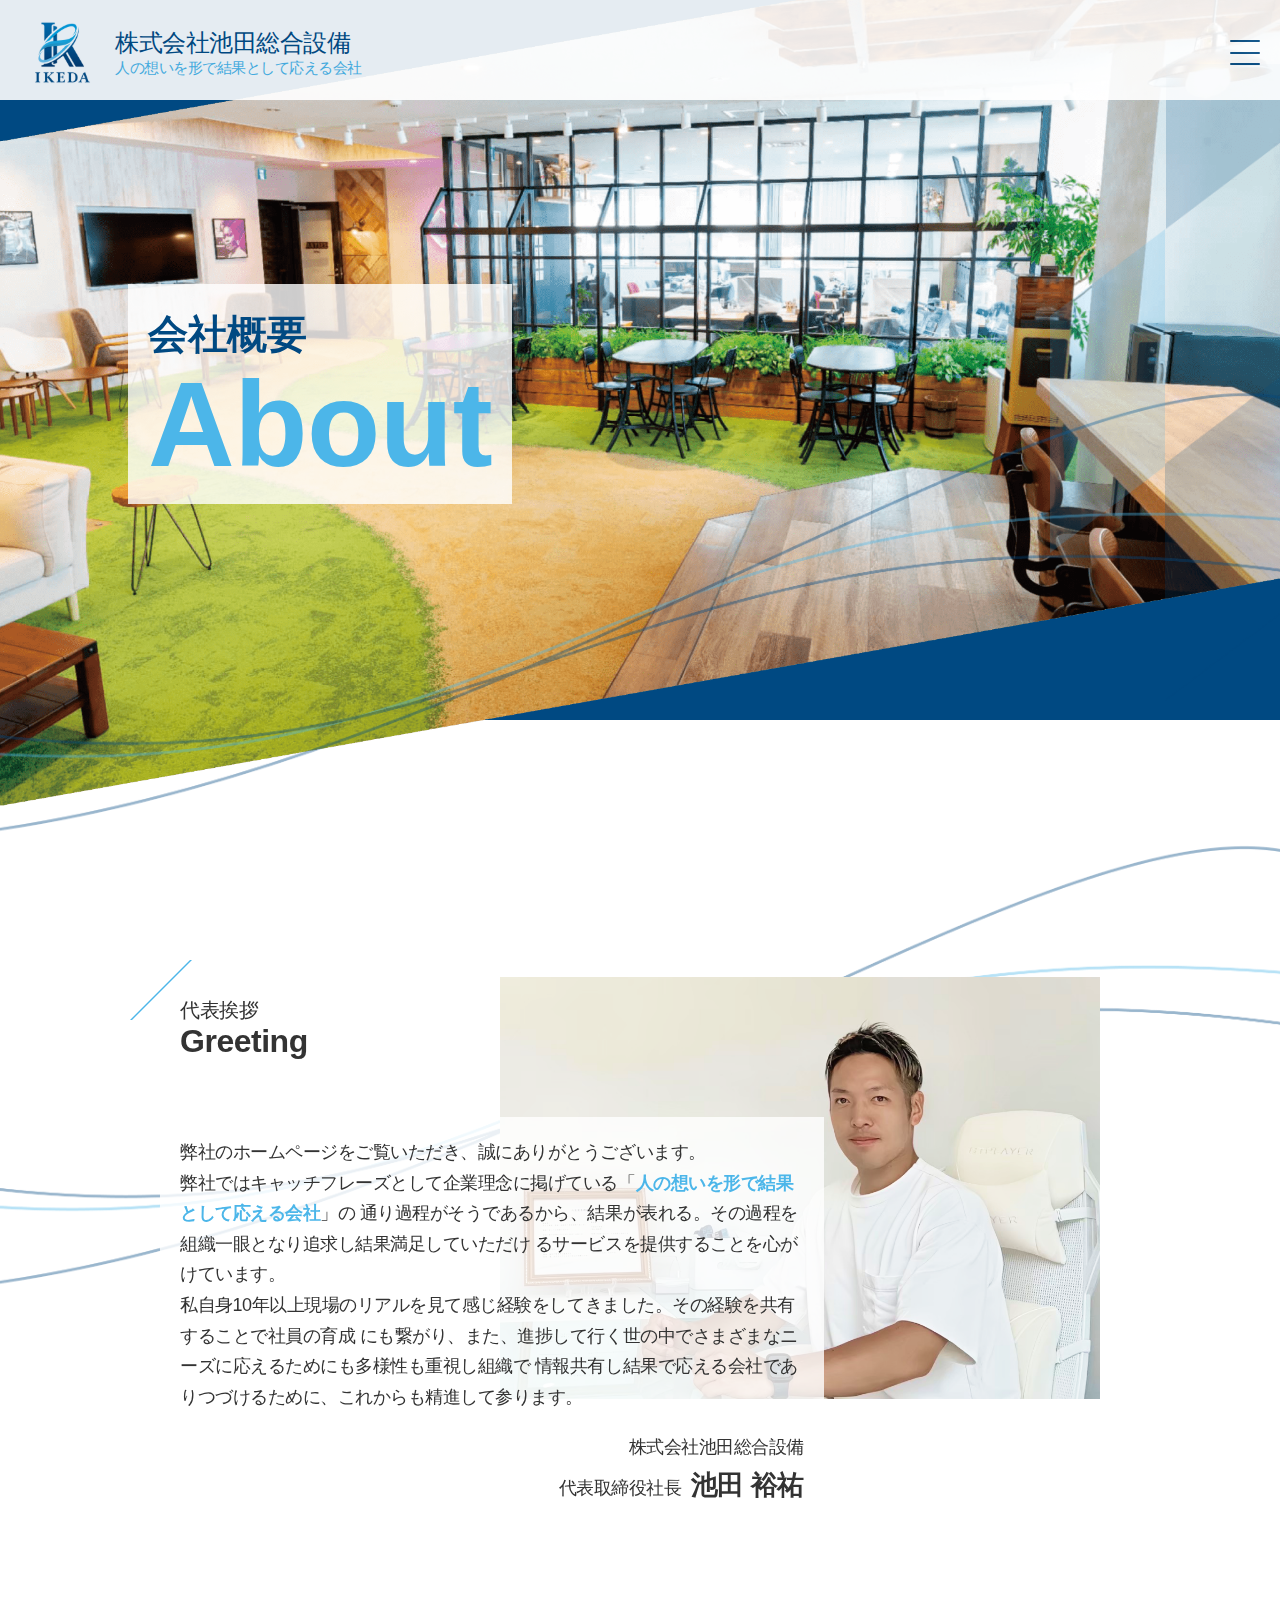
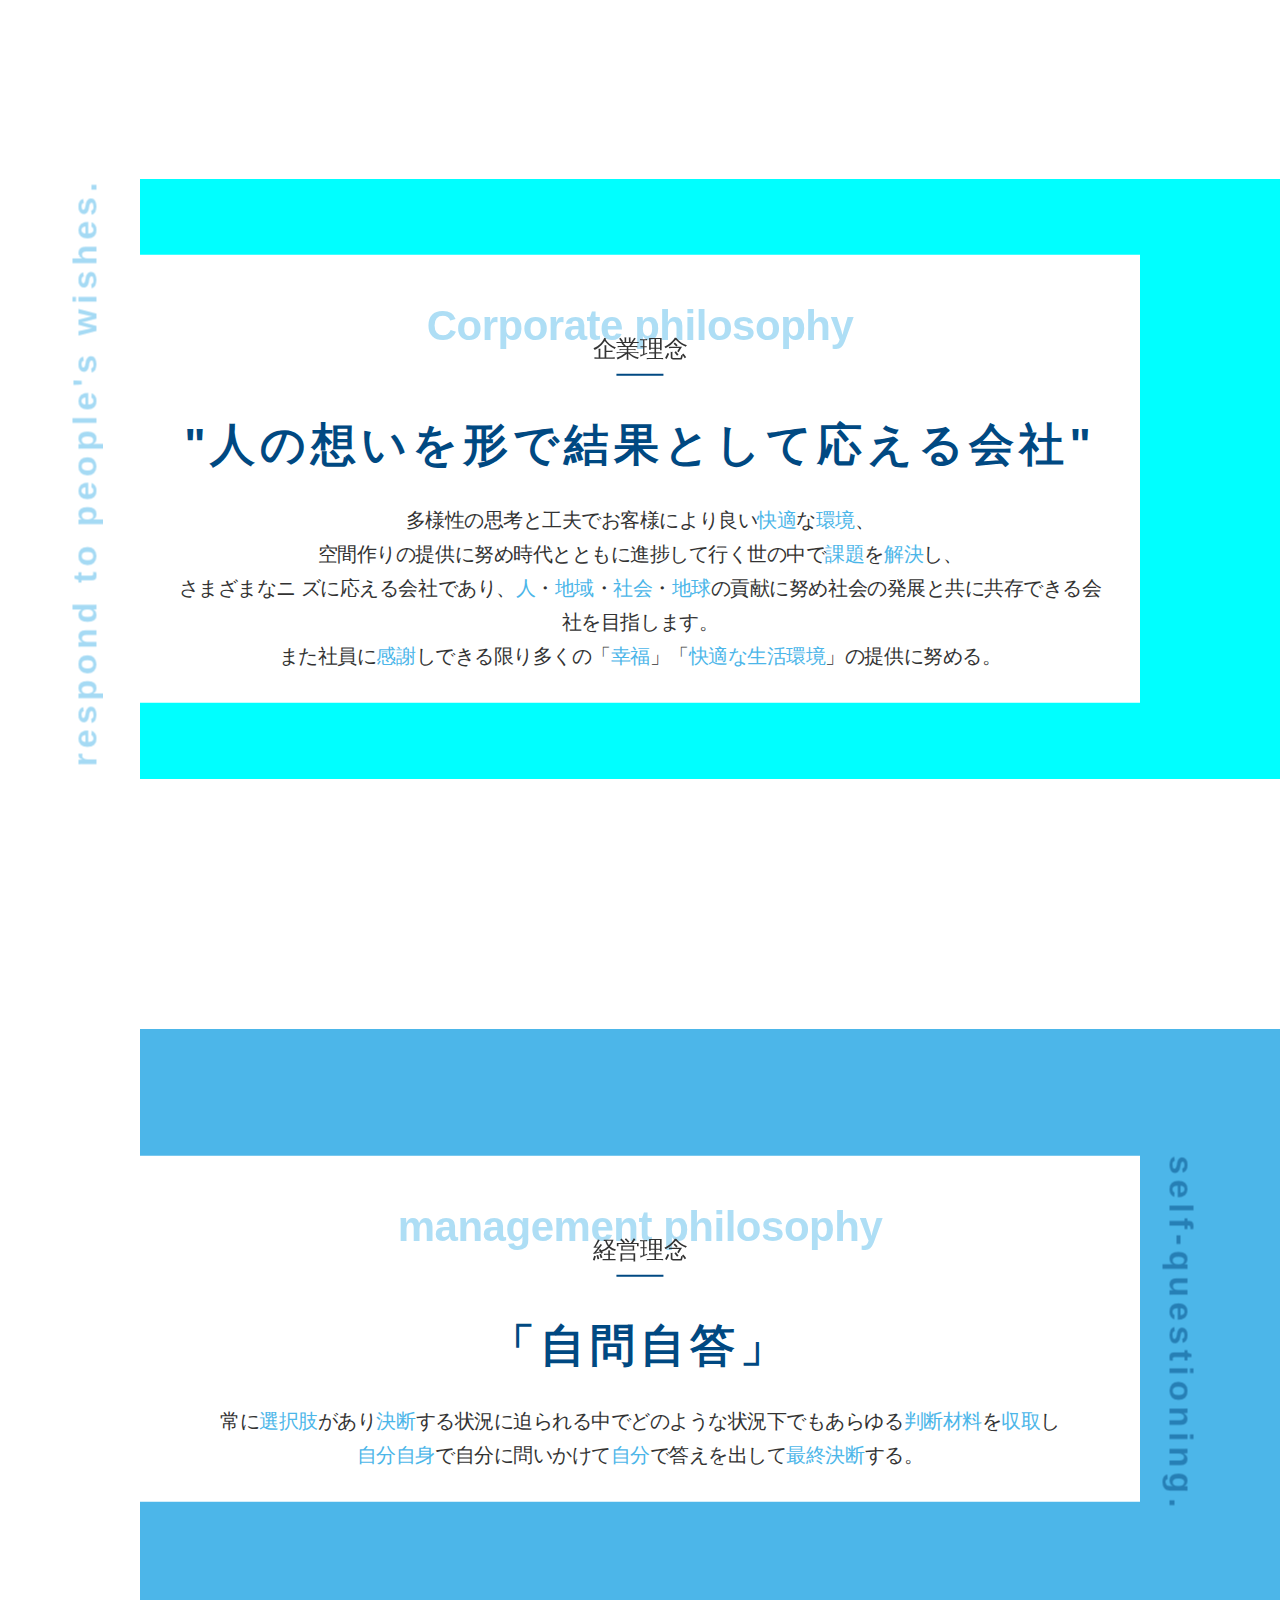
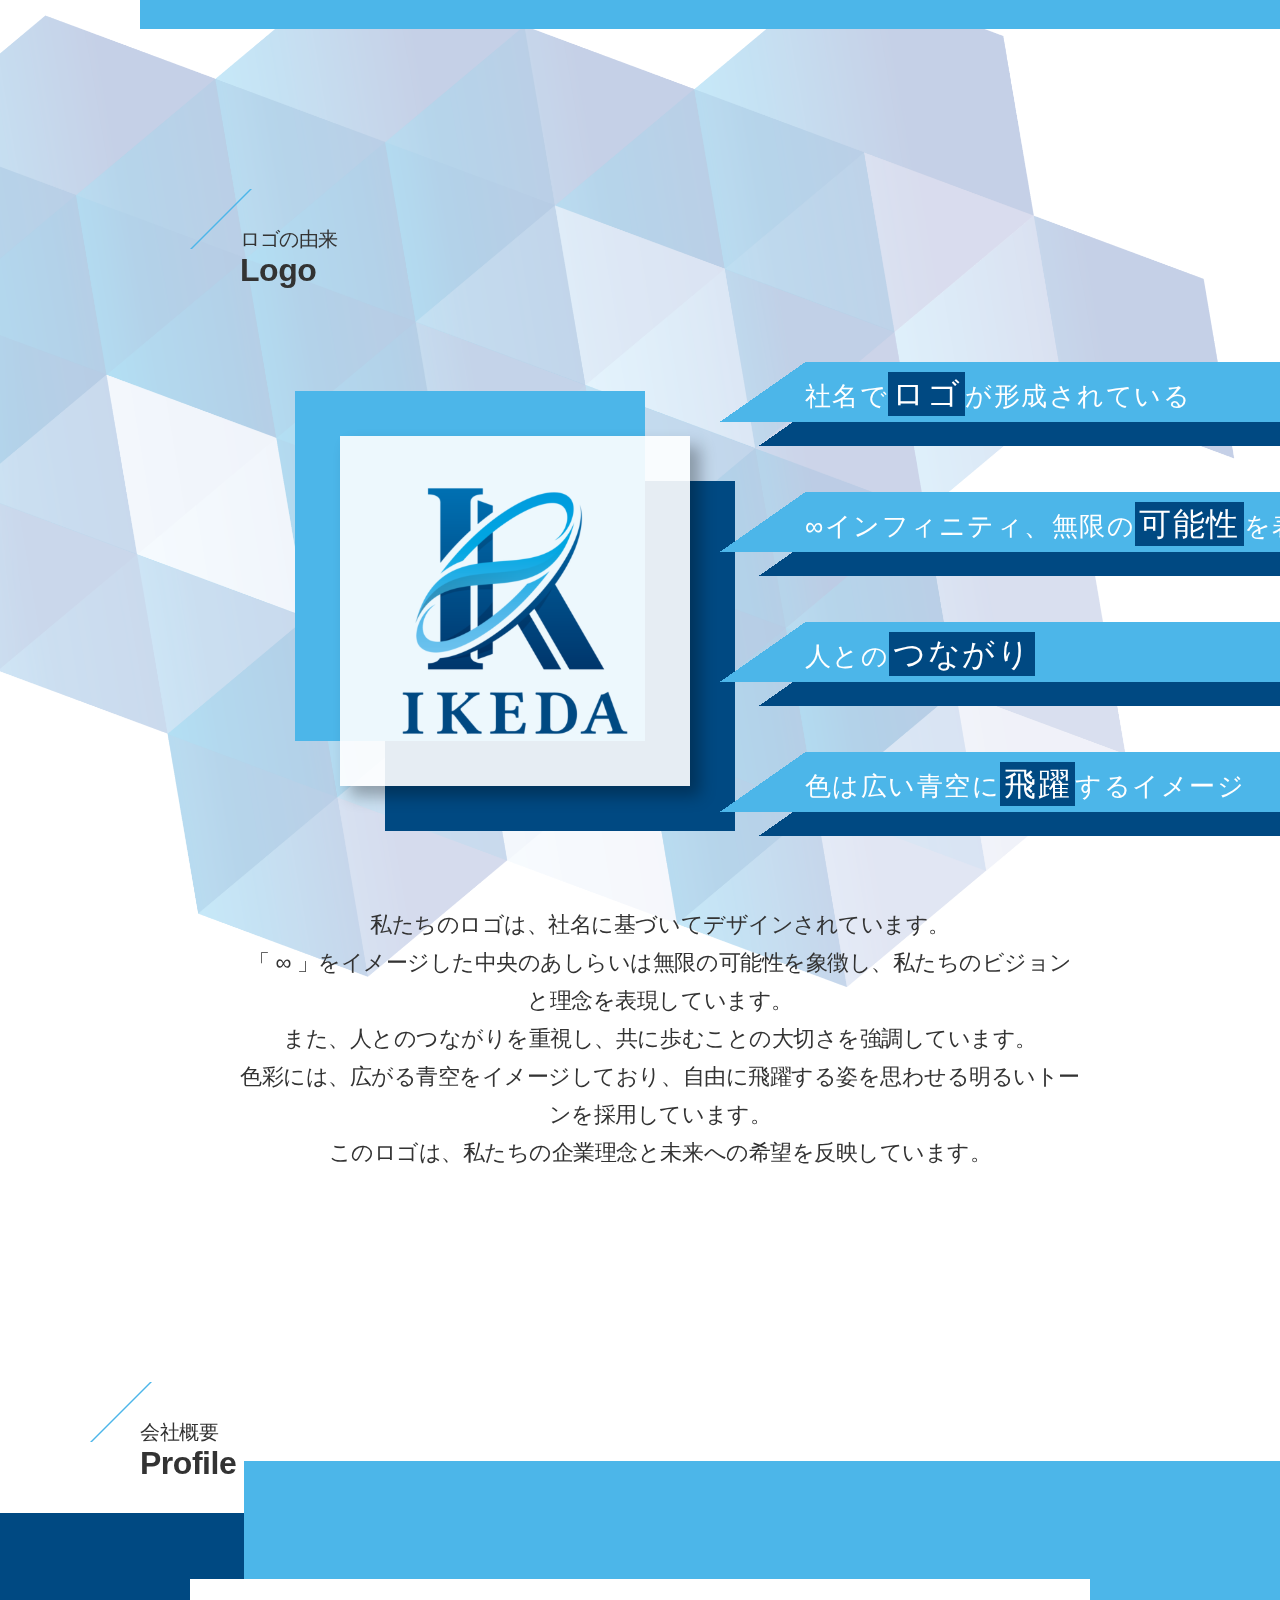
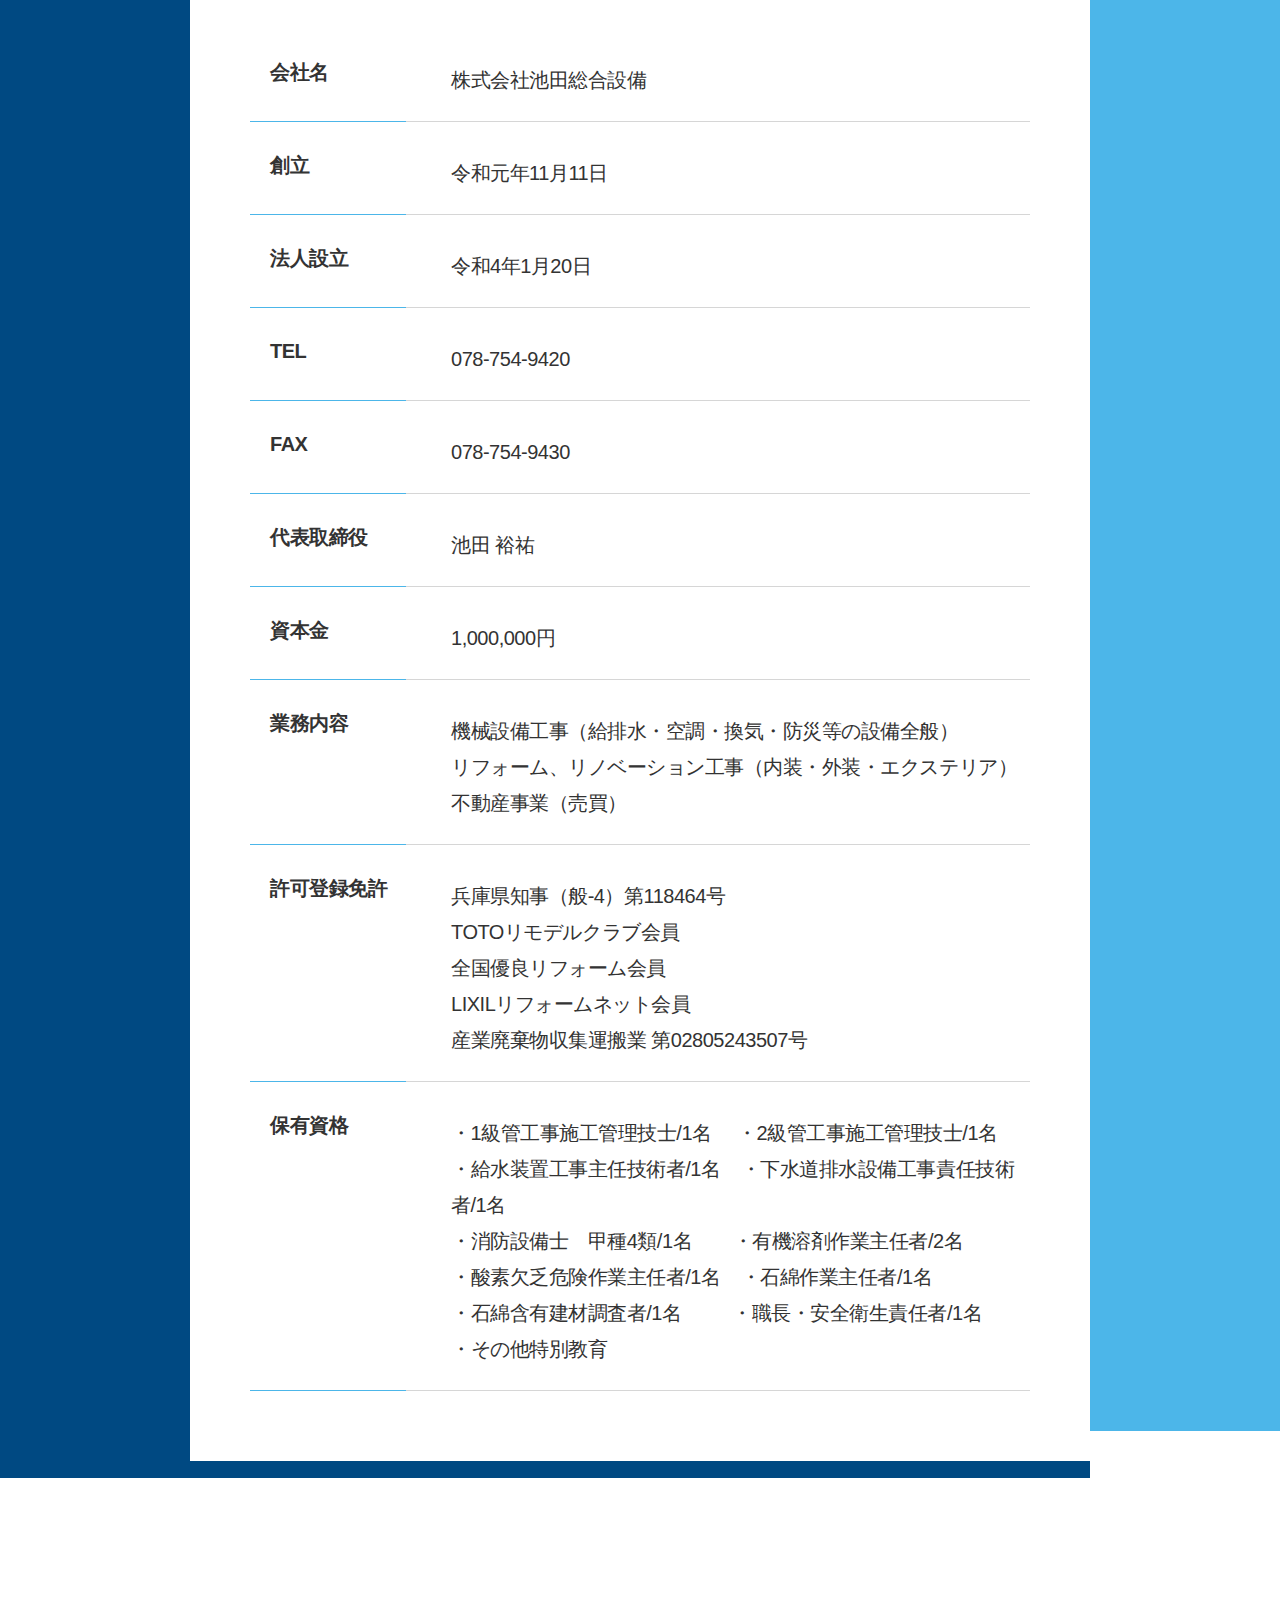
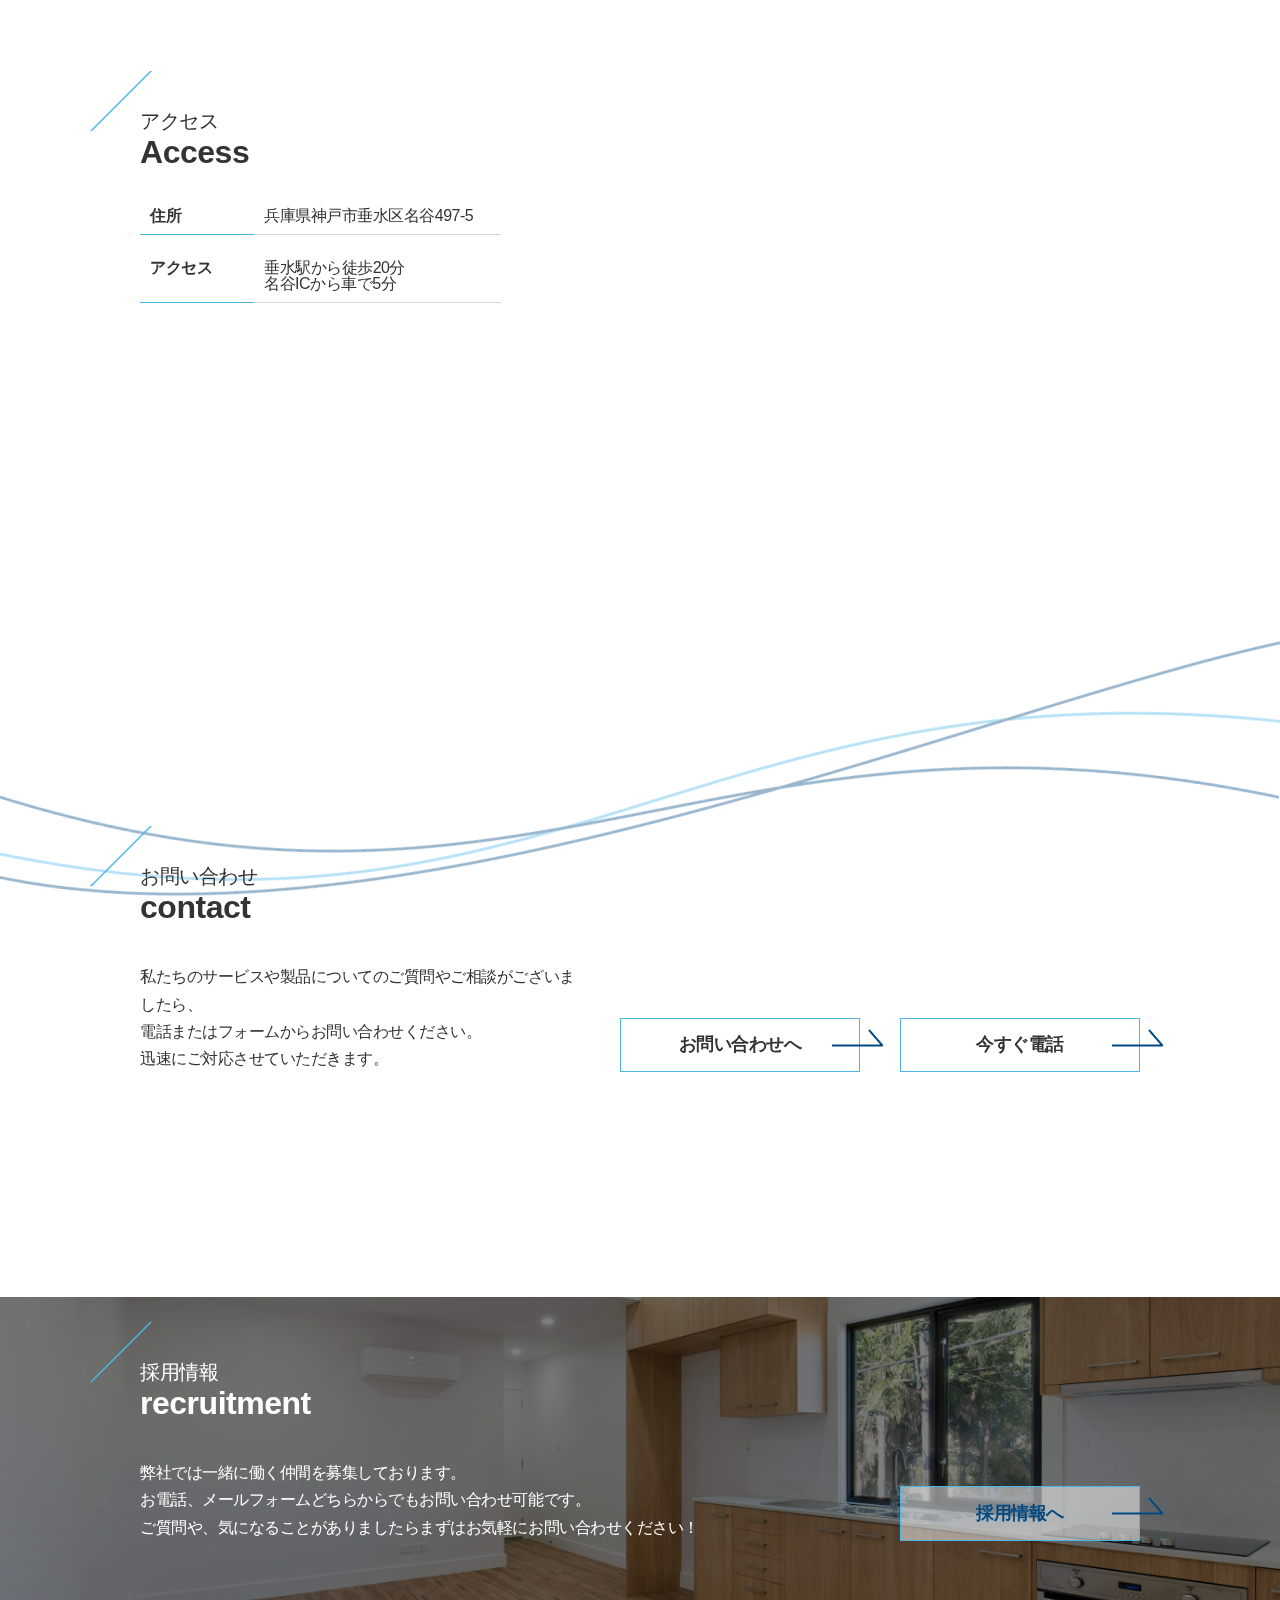
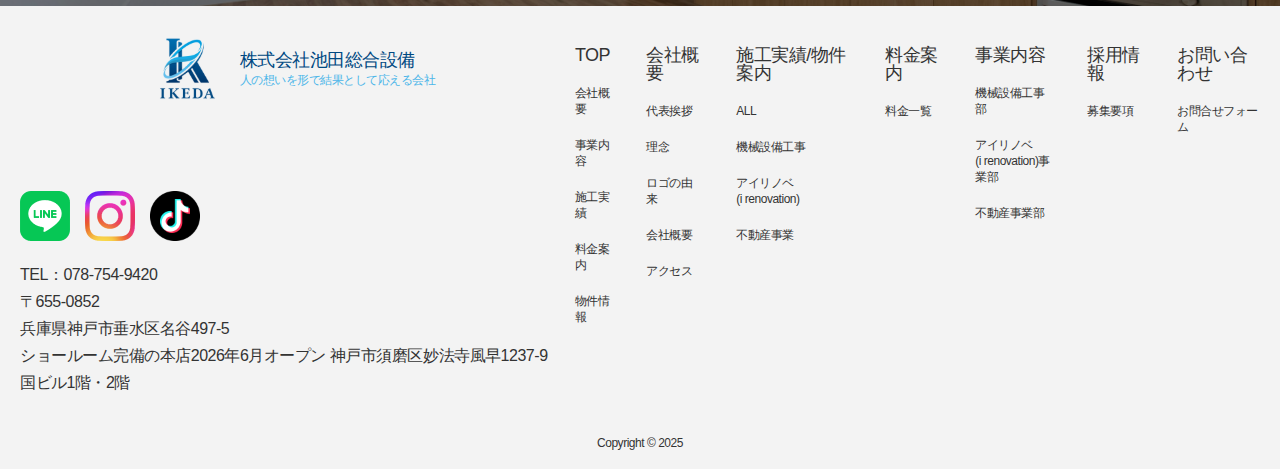
==== commit 29ba1f89: "Merge pull request #61 from takutonakagawa/fix/layout_11" ====
--- a/about.html
+++ b/about.html
@@ -1,5 +1,5 @@
 <!DOCTYPE html>
-<html lang="en">
+<html lang="ja">
 <head>
     <meta charset="UTF-8">
     <meta name="viewport" content="width=device-width, initial-scale=1.0">
@@ -162,30 +162,32 @@
                 </section>
                 <!-- 企業理念 -->
 
-                                <!-- 企業理念 -->
-                                <section class="philosophy" id="philosophy">
-                                    <div class="c-inner philosophy__inner">
-                                        <div class="bgMessage bgMessage--left">self-questioning.</div>
-                                    
-                                        <div class="whiteblock">
-                                                <div class="c-title-secondary title__about">
-                                                    <div class="en">management philosopy</div>
-                                                    <div class="ja">経営理念</div>
-                                                </div>
-                                                <div class="message">
-                                                    <p class="message__title">「自問自答」</p>
-                                                    <p class="message__desc">
-                                                        常に<span>選択肢</span>があり<span>決断</span>する状況に迫られる中でどのような状況下でもあらゆる<span>判断材料</span>を<span>収取</span>し<br>
-                                                        <span>自分自身</span>で自分に問いかけて自分で<span>答え</span>を出して<span>最終決断</span>する。
-                                                    </p>
-                                                </div>
-                                        </div>   
-                                        <div class="blueblock blueblock--reverse"></div>
-                                       
-                                    </div>
-                                    <img src="/assets/img/about/bg-img.png" class="philosophy__bg rellax-2">            
-                                </section>
-                                <!-- 企業理念 -->
+
+                <!-- 経営理念 -->
+                <section class="philosophy" id="philosophy">
+                    <div class="c-inner philosophy__inner">
+                        <div class="bgMessage bgMessage--left">self-questioning.</div>
+                    
+                        <div class="whiteblock">
+                                <div class="c-title-secondary title__about">
+                                    <div class="en">management philosophy</div>
+                                    <div class="ja">経営理念</div>
+                                </div>
+                                <div class="message">
+                                    <p class="message__title">「自問自答」</p>
+                                    <p class="message__desc">
+                                        常に<span>選択肢</span>があり<span>決断</span>する状況に迫られる中でどのような状況下でもあらゆる<span>判断材料</span>を<span>収取</span>し<br>
+                                        <span>自分自身</span>で自分に問いかけて<span>自分</span>で答えを出して<span>最終決断</span>する。
+                                    </p>
+                                </div>
+                        </div>   
+                        <div class="blueblock blueblock--reverse"></div>
+                        
+                    </div>
+                    <img src="/assets/img/about/bg-img.png" class="philosophy__bg rellax-2">            
+                </section>
+                <!-- 経営理念 -->
+
 
 
  
@@ -225,8 +227,6 @@
                                         <p>色は広い青空に<span>飛躍</span>するイメージ</p>
                                         <div class="block__blue"></div>
                                     </div>
-                                    
-                                    
                                 </div>
                             </div>
                         </div>
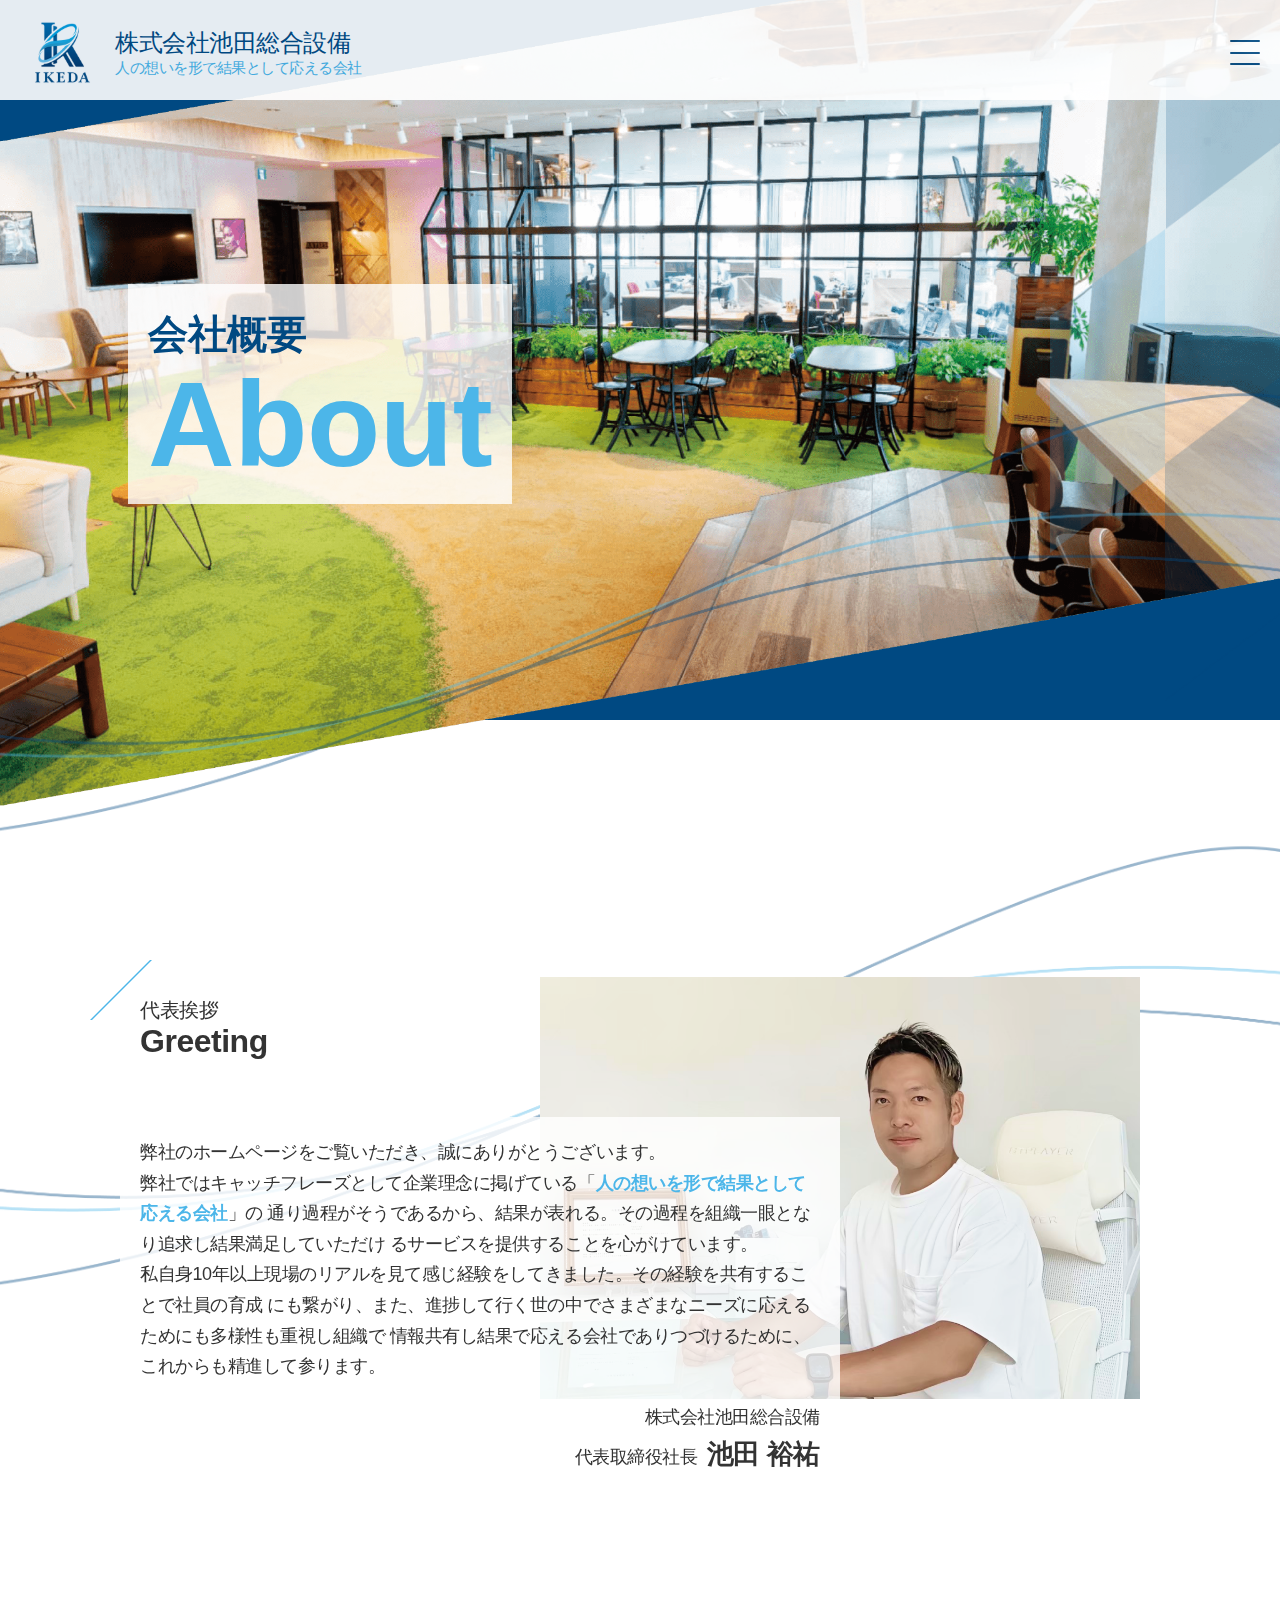
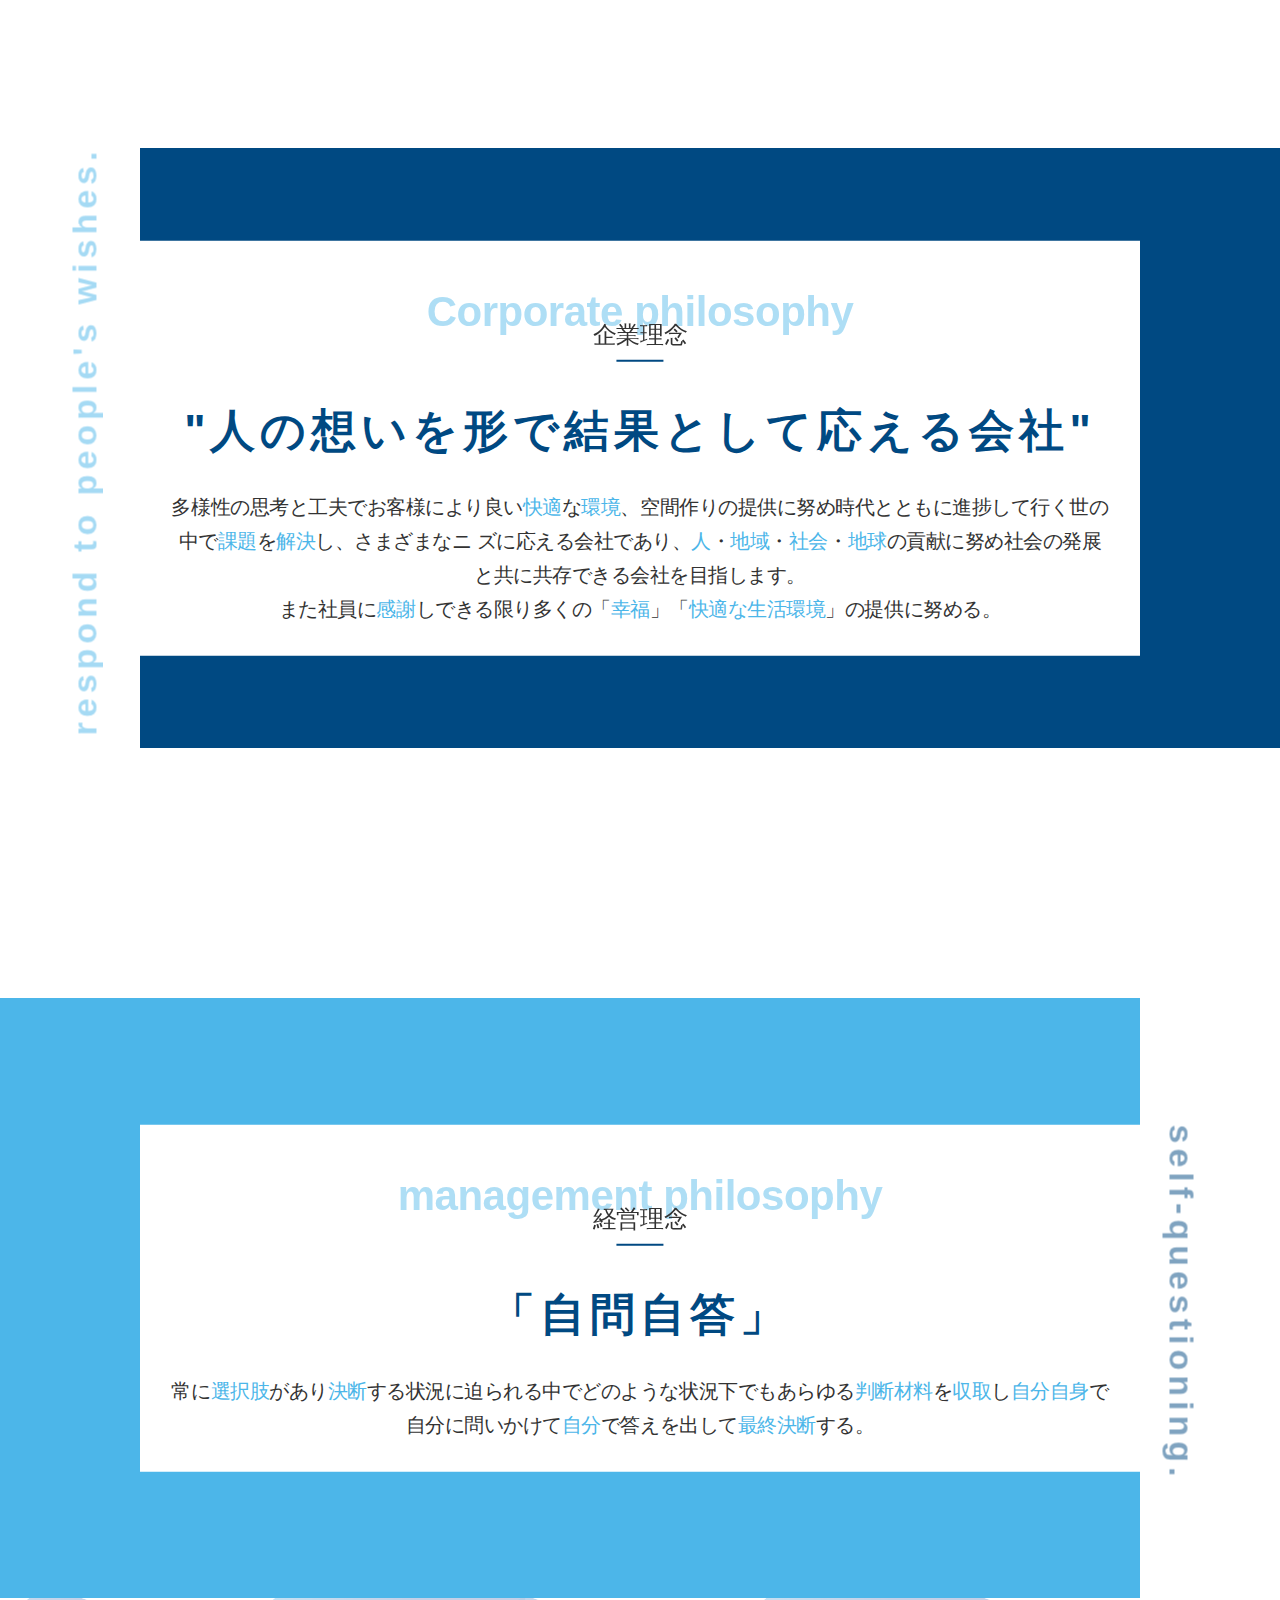
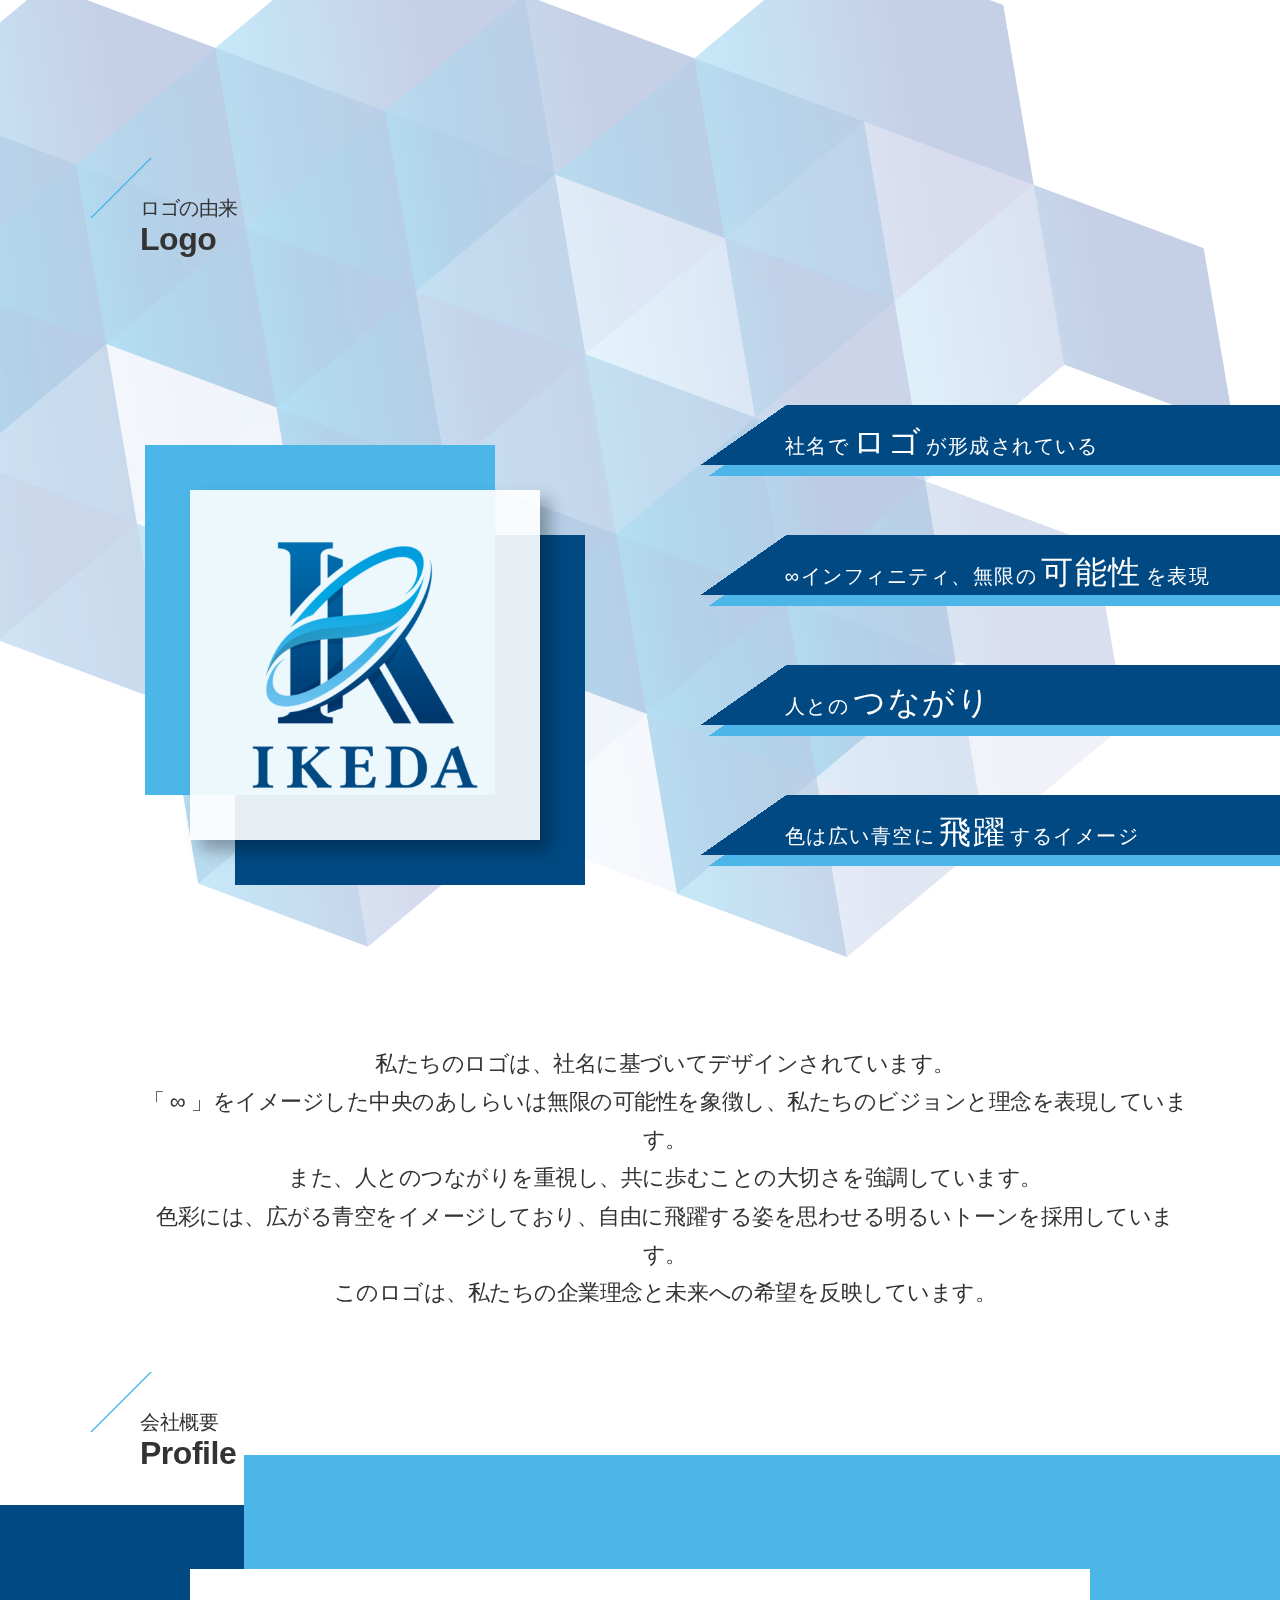
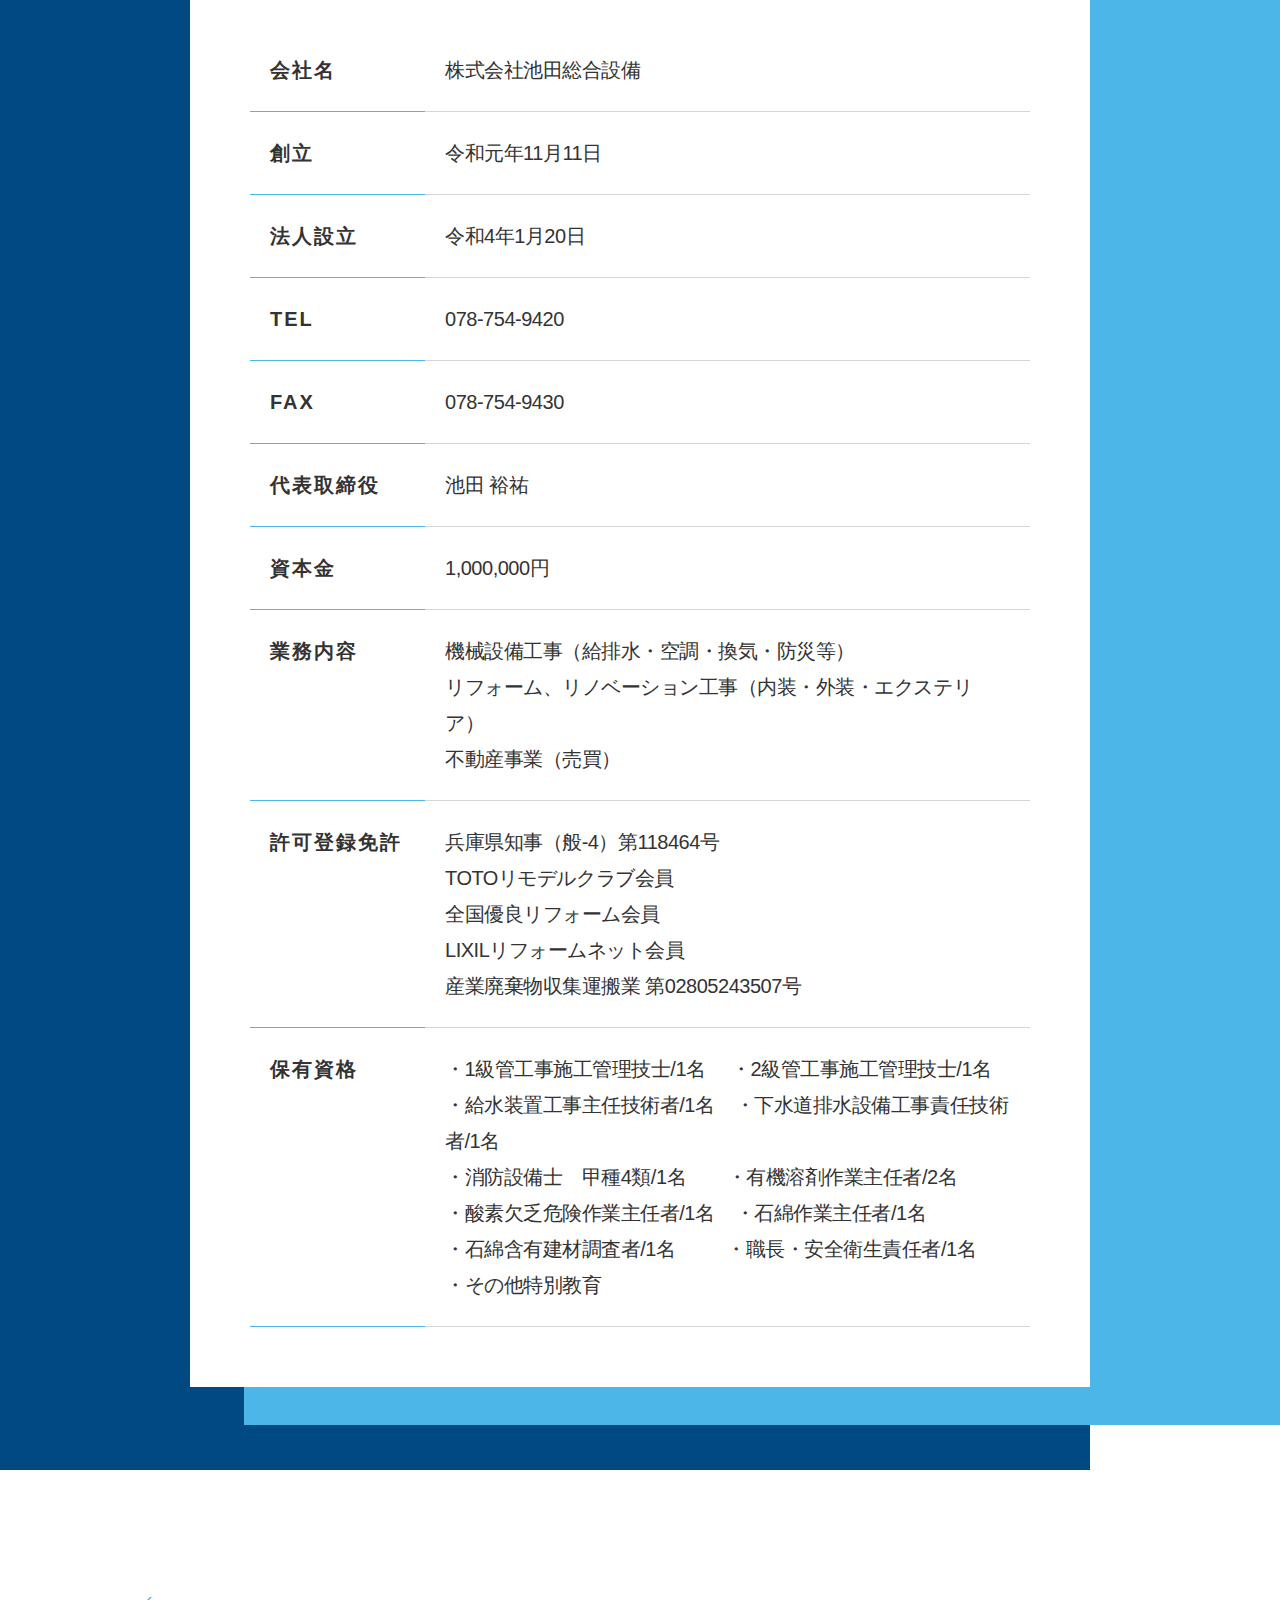
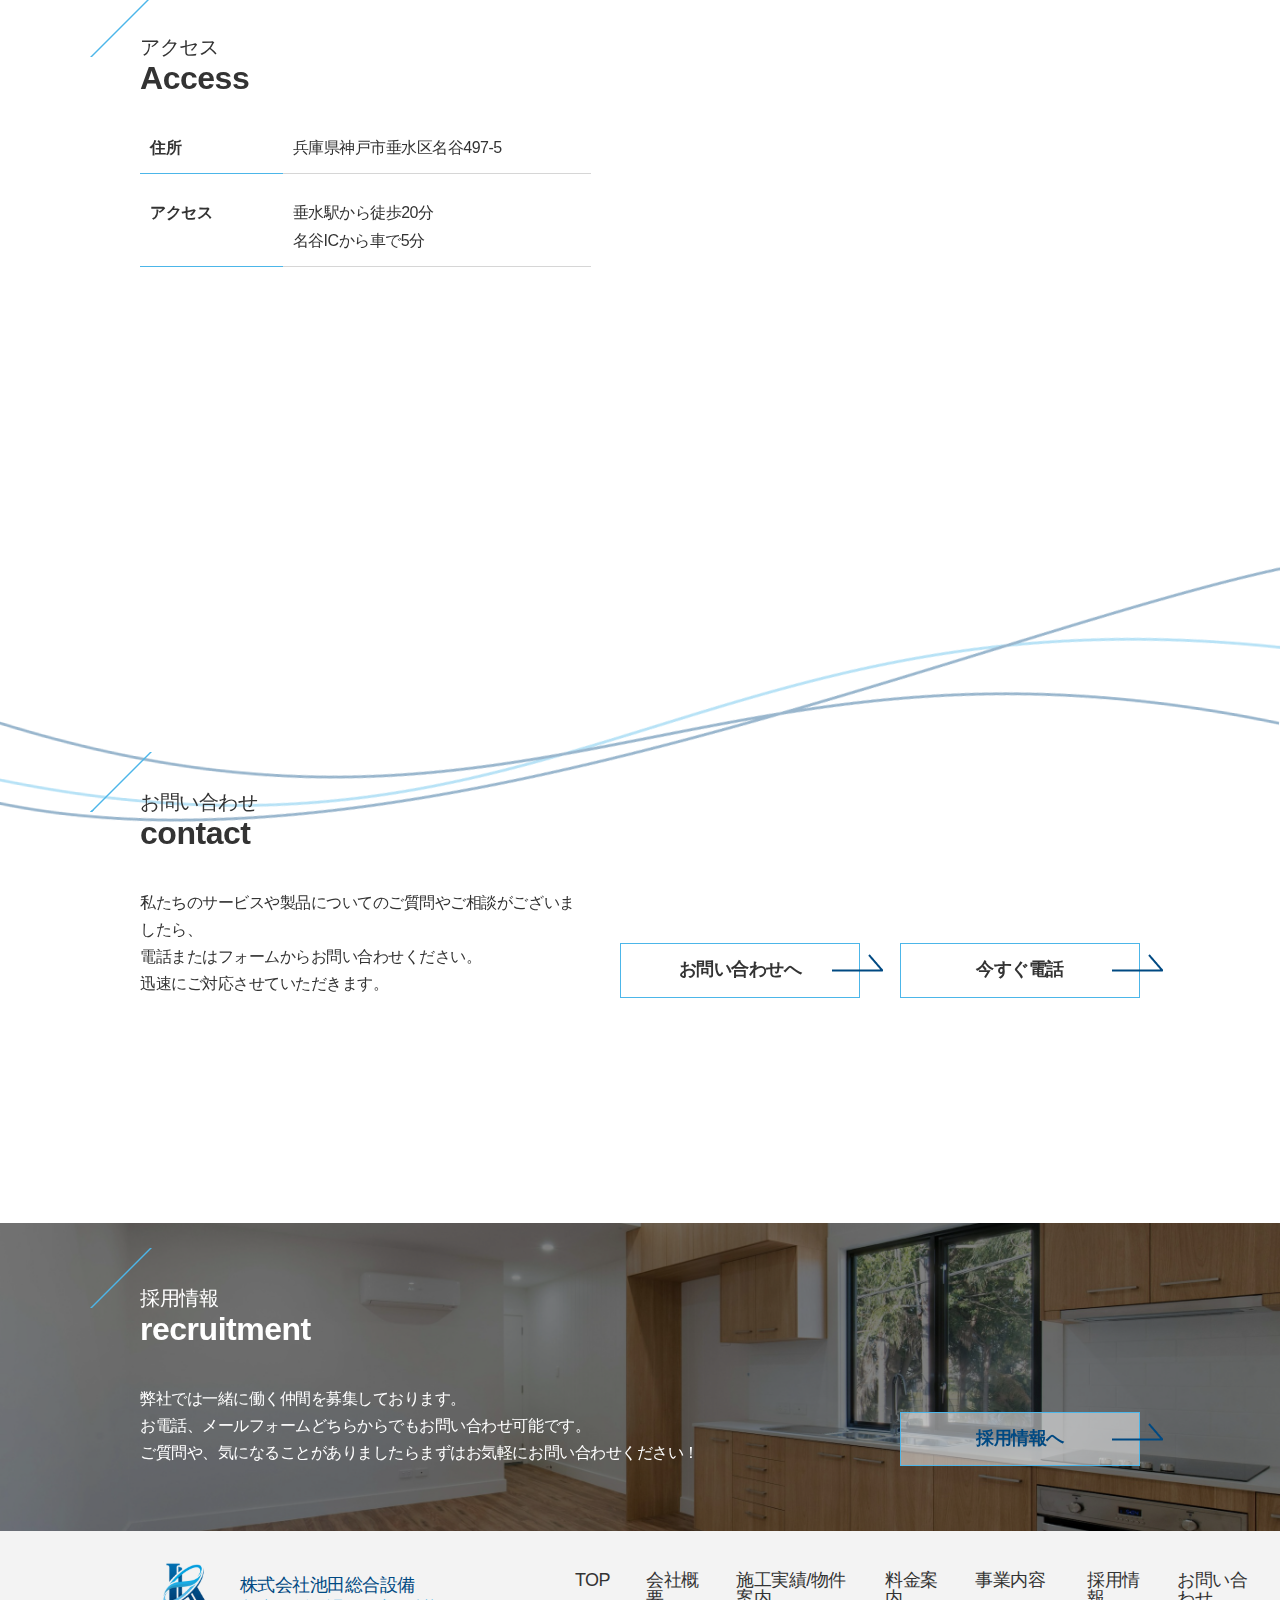
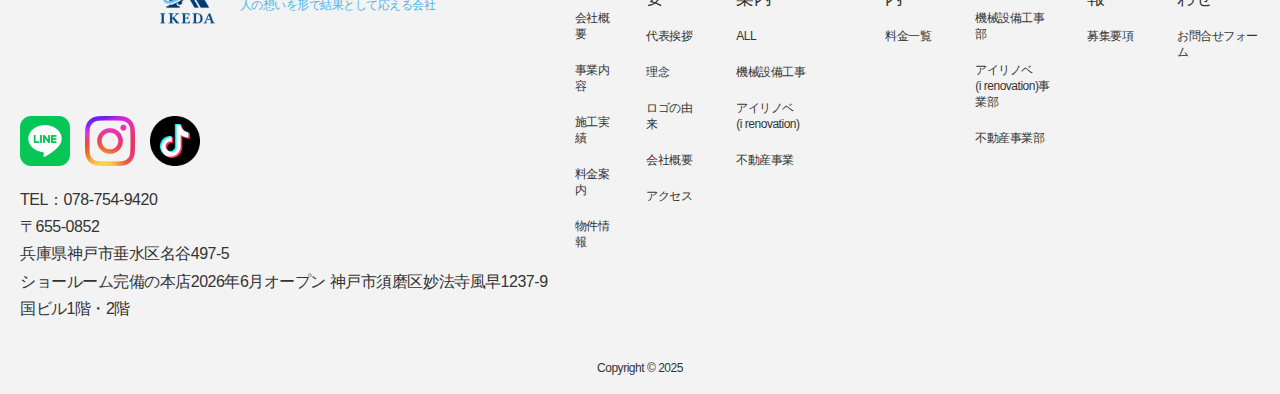
==== commit e17daf85: "先方修正依頼分" ====
--- a/about.html
+++ b/about.html
@@ -148,13 +148,7 @@
                                 </div>
                                 <div class="message">
                                     <p class="message__title">"人の想いを形で結果として応える会社"</p>
-                                    <p class="message__desc">多様性の思考と工夫でお客様により良い<span>快適</span>な<span>環境</span>、<br>
-
-                                        空間作りの提供に努め時代とともに進捗して行く世の中で<span>課題</span>を<span>解決</span>し、<br>
-                                        
-                                        さまざまなニ ズに応える会社であり、<span>人</span>・<span>地域</span>・<span>社会</span>・<span>地球</span>の貢献に努め社会の発展と共に共存できる会社を目指します。<br>
-                                        
-                                        また社員に<span>感謝</span>しできる限り多くの「<span>幸福</span>」「<span>快適な生活環境</span>」の提供に努める。</p>
+                                    <p class="message__desc">多様性の思考と工夫でお客様により良い<span>快適</span>な<span>環境</span>、空間作りの提供に努め時代とともに進捗して行く世の中で<span>課題</span>を<span>解決</span>し、さまざまなニ ズに応える会社であり、<span>人</span>・<span>地域</span>・<span>社会</span>・<span>地球</span>の貢献に努め社会の発展と共に共存できる会社を目指します。<br>また社員に<span>感謝</span>しできる限り多くの「<span>幸福</span>」「<span>快適な生活環境</span>」の提供に努める。</p>
                                 </div>
                         </div>   
                         <div class="blueblock"></div>                     
@@ -176,8 +170,7 @@
                                 <div class="message">
                                     <p class="message__title">「自問自答」</p>
                                     <p class="message__desc">
-                                        常に<span>選択肢</span>があり<span>決断</span>する状況に迫られる中でどのような状況下でもあらゆる<span>判断材料</span>を<span>収取</span>し<br>
-                                        <span>自分自身</span>で自分に問いかけて<span>自分</span>で答えを出して<span>最終決断</span>する。
+                                        常に<span>選択肢</span>があり<span>決断</span>する状況に迫られる中でどのような状況下でもあらゆる<span>判断材料</span>を<span>収取</span>し<span>自分自身</span>で自分に問いかけて<span>自分</span>で答えを出して<span>最終決断</span>する。
                                     </p>
                                 </div>
                         </div>   
@@ -272,7 +265,7 @@
                                 <dt class="p-recruitment__term">資本金</dt>
                                 <dd class="p-recruitment__desc">1,000,000円</dd>
                                 <dt class="p-recruitment__term">業務内容</dt>
-                                <dd class="p-recruitment__desc">機械設備工事（給排水・空調・換気・防災等の設備全般）<br>
+                                <dd class="p-recruitment__desc">機械設備工事（給排水・空調・換気・防災等）<br>
                                     リフォーム、リノベーション工事（内装・外装・エクステリア）<br>
                                     不動産事業（売買）</dd>
                                 <dt class="p-recruitment__term">許可登録免許</dt>
--- a/assets/css/common.css
+++ b/assets/css/common.css
@@ -212,13 +212,30 @@
   left: -20px;
   top: -40px;
 }
+@media only screen and (max-width: 767px) {
+  .c-title::after {
+    height: 25px;
+    left: -2px;
+    top: -14px;
+  }
+}
 .c-title .ja {
   font-size: 20px;
   margin-bottom: 5px;
 }
+@media only screen and (max-width: 767px) {
+  .c-title .ja {
+    font-size: 18px;
+  }
+}
 .c-title .en {
   font-size: 32px;
   font-weight: bold;
+}
+@media only screen and (max-width: 767px) {
+  .c-title .en {
+    font-size: 24px;
+  }
 }
 .c-title .icon {
   position: absolute;
@@ -241,8 +258,16 @@
   font-size: 110%;
   background: rgba(255, 255, 255, 0.7);
 }
+@media only screen and (max-width: 767px) {
+  .c-btn {
+    width: 100%;
+    max-width: 400px;
+    margin-left: auto;
+    margin-right: auto;
+  }
+}
 .c-btn::after {
-  content: url("/assets/img/common/btn-arrow.png");
+  content: url("../img/common/btn-arrow.png");
   position: absolute;
   top: 10px;
   right: -25px;
@@ -258,11 +283,21 @@
   position: relative;
   margin-bottom: 150px;
 }
+@media only screen and (max-width: 767px) {
+  .c-title-secondary {
+    margin-bottom: 40px;
+  }
+}
 .c-title-secondary .en {
   font-size: 42px;
   font-weight: bold;
   color: #4CB6E9;
   opacity: 45%;
+}
+@media only screen and (max-width: 767px) {
+  .c-title-secondary .en {
+    font-size: 24px;
+  }
 }
 .c-title-secondary .ja {
   position: absolute;
@@ -271,6 +306,11 @@
   transform: translate(-50%, -50%);
   font-size: 24px;
   color: #333;
+}
+@media only screen and (max-width: 767px) {
+  .c-title-secondary .ja {
+    font-size: 20px;
+  }
 }
 .c-title-secondary .ja::after {
   content: "";
@@ -438,11 +478,26 @@
 .p-lead-sec {
   padding: 65px 50px;
 }
+@media only screen and (max-width: 767px) {
+  .p-lead-sec {
+    padding: 40px 20px;
+  }
+}
 .p-lead-sec__content {
   display: flex;
   gap: 40px;
   justify-content: space-between;
   align-items: end;
+}
+@media only screen and (max-width: 1000px) {
+  .p-lead-sec__content {
+    display: block;
+  }
+}
+@media only screen and (max-width: 1000px) {
+  .p-lead-sec__btns {
+    margin-top: 20px;
+  }
 }
 
 .p-recruit {
@@ -566,6 +621,11 @@
 .p-line .c-title {
   margin-bottom: 60px;
 }
+@media only screen and (max-width: 1000px) {
+  .p-line .c-title {
+    margin-bottom: 40px;
+  }
+}
 .p-line .icon {
   top: 5px;
   left: 70px;
@@ -592,6 +652,16 @@
 .p-contact__btns {
   display: flex;
   gap: 40px;
+}
+@media only screen and (max-width: 767px) {
+  .p-contact__btns {
+    display: block;
+  }
+}
+@media only screen and (max-width: 767px) {
+  .p-contact__btns .c-btn:first-of-type {
+    margin-bottom: 20px;
+  }
 }
 .p-contact__content {
   margin-top: 40px;
--- a/assets/css/about.css
+++ b/assets/css/about.css
@@ -1,8 +1,17 @@
+main {
+  overflow-x: hidden;
+}
+
 .greeting {
   margin-top: 100px;
   padding-top: 180px;
   position: relative;
 }
+@media only screen and (max-width: 767px) {
+  .greeting {
+    padding-top: 0;
+  }
+}
 .greeting .line__img {
   position: absolute;
   z-index: -10;
@@ -12,6 +21,11 @@
 .greeting__inner {
   position: relative;
   padding: 0 40px;
+}
+@media only screen and (max-width: 1280px) {
+  .greeting__inner {
+    padding: 0;
+  }
 }
 .greeting__inner .eco-box {
   margin-top: 60px;
@@ -19,6 +33,13 @@
   justify-content: space-between;
   position: relative;
 }
+@media only screen and (max-width: 767px) {
+  .greeting__inner .eco-box {
+    flex-direction: column-reverse;
+    position: static;
+    margin-top: 20px;
+  }
+}
 .greeting__inner .ceo-img__inner {
   width: 600px;
   position: absolute;
@@ -26,9 +47,25 @@
   top: -140px;
   z-index: -1;
 }
+@media only screen and (max-width: 1000px) {
+  .greeting__inner .ceo-img__inner {
+    width: 480px;
+  }
+}
+@media only screen and (max-width: 767px) {
+  .greeting__inner .ceo-img__inner {
+    width: 100%;
+    position: static;
+  }
+}
 .greeting__inner .ceo-message__inner {
   position: relative;
   width: 70%;
+}
+@media only screen and (max-width: 767px) {
+  .greeting__inner .ceo-message__inner {
+    width: 100%;
+  }
 }
 .greeting__inner .ceo-message__inner .ceo__message {
   padding: 20px;
@@ -55,6 +92,11 @@
 #philosophy {
   padding-top: 150px;
 }
+@media only screen and (max-width: 767px) {
+  #philosophy {
+    padding-top: 0;
+  }
+}
 
 .philosophy {
   margin-top: 100px;
@@ -70,14 +112,32 @@
   z-index: -1;
   width: calc(1280px + (100vw - 1280px) / 2);
 }
-@media only screen and (max-width: 1280px) {
+@media only screen and (max-width: 767px) {
   .philosophy__inner .blueblock {
-    background-color: aqua;
+    height: 450px;
   }
 }
 .philosophy__inner .blueblock--reverse {
   background-color: #4CB6E9;
   margin-left: calc(-1 * (100vw - 1280px) / 2);
+}
+@media only screen and (max-width: 1280px) {
+  .philosophy__inner .blueblock--reverse {
+    margin-left: calc(-1 * (100vw - 1000px) / 2);
+    width: calc(1000px + (100vw - 1000px) / 2);
+  }
+}
+@media only screen and (max-width: 1000px) {
+  .philosophy__inner .blueblock--reverse {
+    margin-left: calc(-1 * (100vw - 767px) / 2);
+    width: calc(767px + (100vw - 767px) / 2);
+  }
+}
+@media only screen and (max-width: 767px) {
+  .philosophy__inner .blueblock--reverse {
+    margin-left: calc(-1 * (100vw - 100%) / 2);
+    width: calc(100% + (100vw - 100%) / 2);
+  }
 }
 .philosophy__inner .whiteblock {
   width: 100%;
@@ -88,24 +148,15 @@
   left: 0px;
   padding: 30px;
 }
+@media only screen and (max-width: 767px) {
+  .philosophy__inner .whiteblock {
+    padding: 15px;
+  }
+}
 .philosophy__inner--left {
   position: absolute;
   top: 800px;
   left: 0%;
-}
-.philosophy__inner--left .blueblock {
-  background-color: #4CB6E9;
-  width: 84vw;
-  height: 100%;
-  position: relative;
-}
-.philosophy__inner--left .blueblock .whiteblock {
-  width: 80vw;
-  background-color: #ffffff;
-  position: absolute;
-  top: 14%;
-  right: 0;
-  padding-bottom: 130px;
 }
 .philosophy__inner .bgMessage {
   color: #4CB6E9;
@@ -116,11 +167,21 @@
   font-weight: bold;
   position: absolute;
 }
+@media only screen and (max-width: 767px) {
+  .philosophy__inner .bgMessage {
+    font-size: 18px;
+  }
+}
 .philosophy__inner .bgMessage--right {
   transform: rotate(-90deg);
   top: 46%;
   left: -350px;
   white-space: nowrap;
+}
+@media only screen and (max-width: 767px) {
+  .philosophy__inner .bgMessage--right {
+    display: none;
+  }
 }
 .philosophy__inner .bgMessage--left {
   color: #004982;
@@ -129,6 +190,11 @@
   right: -220px;
   white-space: nowrap;
 }
+@media only screen and (max-width: 767px) {
+  .philosophy__inner .bgMessage--left {
+    display: none;
+  }
+}
 .philosophy__inner .title__about {
   margin-bottom: 60px;
 }
@@ -142,11 +208,22 @@
   font-weight: bold;
   margin-bottom: 20px;
 }
+@media only screen and (max-width: 767px) {
+  .philosophy__inner .message__title {
+    font-size: 24px;
+    margin-bottom: 10px;
+  }
+}
 .philosophy__inner .message__desc {
   display: block;
   font-size: 20px;
   letter-spacing: 1.5;
 }
+@media only screen and (max-width: 767px) {
+  .philosophy__inner .message__desc {
+    font-size: 16px;
+  }
+}
 .philosophy__inner .message__desc span {
   color: #4CB6E9;
 }
@@ -161,82 +238,217 @@
   padding-top: 100px;
 }
 
+.logo {
+  overflow: hidden;
+}
 .logo .logo__inner {
   padding-top: 100px;
   padding: 0 100px;
   margin-top: 100px;
-  margin-bottom: 100px;
+}
+@media only screen and (max-width: 1280px) {
+  .logo .logo__inner {
+    padding: 0;
+  }
 }
 .logo .logo__inner .p-about-logo__title {
   margin-bottom: 150px;
 }
+@media only screen and (max-width: 1000px) {
+  .logo .logo__inner .p-about-logo__title {
+    margin-bottom: 60px;
+  }
+}
 .logo .logo__inner .p-about-logo__content {
   display: flex;
+  align-items: center;
   margin-bottom: 120px;
   padding-left: 100px;
 }
+@media only screen and (max-width: 1280px) {
+  .logo .logo__inner .p-about-logo__content {
+    padding-left: 0;
+  }
+}
+@media only screen and (max-width: 1000px) {
+  .logo .logo__inner .p-about-logo__content {
+    display: block;
+  }
+}
 .logo .logo__inner .p-about-logo__content .p-about-logo__leftside {
   width: 45%;
 }
+@media only screen and (max-width: 1000px) {
+  .logo .logo__inner .p-about-logo__content .p-about-logo__leftside {
+    margin-bottom: 60px;
+    margin-left: auto;
+    margin-right: auto;
+  }
+}
+@media only screen and (max-width: 767px) {
+  .logo .logo__inner .p-about-logo__content .p-about-logo__leftside {
+    width: calc(100% - 30px);
+    max-width: 450px;
+  }
+}
 .logo .logo__inner .p-about-logo__content .p-about-logo__leftside .block__logo {
-  height: 350px;
   width: 350px;
+  aspect-ratio: 1/1;
   background-color: rgba(255, 255, 255, 0.9);
   margin: 0 auto;
   display: flex;
   position: relative;
   box-shadow: 10px 10px 15px rgba(0, 0, 0, 0.3);
 }
+@media screen and (max-width: 1180px) {
+  .logo .logo__inner .p-about-logo__content .p-about-logo__leftside .block__logo {
+    width: 300px;
+  }
+}
+@media only screen and (max-width: 767px) {
+  .logo .logo__inner .p-about-logo__content .p-about-logo__leftside .block__logo {
+    width: 100%;
+  }
+}
 .logo .logo__inner .p-about-logo__content .p-about-logo__leftside .block__logo .block__skyblue {
   position: absolute;
-  height: 350px;
+  aspect-ratio: 1/1;
   width: 350px;
   background-color: #4CB6E9;
   top: -45px;
   z-index: -1;
   left: -45px;
 }
+@media screen and (max-width: 1180px) {
+  .logo .logo__inner .p-about-logo__content .p-about-logo__leftside .block__logo .block__skyblue {
+    width: 300px;
+  }
+}
+@media only screen and (max-width: 1000px) {
+  .logo .logo__inner .p-about-logo__content .p-about-logo__leftside .block__logo .block__skyblue {
+    top: -20px;
+    left: -20px;
+  }
+}
+@media only screen and (max-width: 767px) {
+  .logo .logo__inner .p-about-logo__content .p-about-logo__leftside .block__logo .block__skyblue {
+    width: 100%;
+  }
+}
 .logo .logo__inner .p-about-logo__content .p-about-logo__leftside .block__logo .block__blue {
   position: absolute;
-  height: 350px;
+  aspect-ratio: 1/1;
   width: 350px;
   background-color: #004982;
   top: 45px;
   z-index: -2;
   left: 45px;
 }
+@media screen and (max-width: 1180px) {
+  .logo .logo__inner .p-about-logo__content .p-about-logo__leftside .block__logo .block__blue {
+    width: 300px;
+  }
+}
+@media only screen and (max-width: 1000px) {
+  .logo .logo__inner .p-about-logo__content .p-about-logo__leftside .block__logo .block__blue {
+    top: 20px;
+    left: 20px;
+  }
+}
+@media only screen and (max-width: 767px) {
+  .logo .logo__inner .p-about-logo__content .p-about-logo__leftside .block__logo .block__blue {
+    width: 100%;
+  }
+}
 .logo .logo__inner .p-about-logo__content .p-about-logo__rightside {
   width: 100%;
   position: relative;
 }
-.logo .logo__inner .p-about-logo__content .p-about-logo__rightside .logo__desc {
-  width: 110%;
-  position: absolute;
-  top: -21%;
-  left: 17%;
+@media only screen and (max-width: 1280px) {
+  .logo .logo__inner .p-about-logo__content .p-about-logo__rightside {
+    width: 55%;
+  }
+}
+@media only screen and (max-width: 1000px) {
+  .logo .logo__inner .p-about-logo__content .p-about-logo__rightside {
+    width: 100%;
+  }
 }
 .logo .logo__inner .p-about-logo__content .p-about-logo__rightside .logo__desc .block__skyblue {
   position: relative;
-  width: 60vw;
+  width: calc(100% + (100vw - 1280px) / 2);
+  height: 60px;
+  background: linear-gradient(145deg, transparent 10%, #004982 10%);
+  margin-bottom: 70px;
+  margin-left: calc((100vw - 1280px) / 2);
+}
+@media screen and (max-width: 1540px) {
+  .logo .logo__inner .p-about-logo__content .p-about-logo__rightside .logo__desc .block__skyblue {
+    margin-left: calc((100vw - 1080px) / 2);
+    background: linear-gradient(145deg, transparent 11%, #004982 10%);
+  }
+}
+@media only screen and (max-width: 1280px) {
+  .logo .logo__inner .p-about-logo__content .p-about-logo__rightside .logo__desc .block__skyblue {
+    width: calc(100% + (100vw - 800px) / 2);
+  }
+}
+@media only screen and (max-width: 1000px) {
+  .logo .logo__inner .p-about-logo__content .p-about-logo__rightside .logo__desc .block__skyblue {
+    width: calc(100% + (100vw - 100%) / 2);
+    margin-left: calc((100vw - 100%) / 2);
+  }
+}
+@media only screen and (max-width: 767px) {
+  .logo .logo__inner .p-about-logo__content .p-about-logo__rightside .logo__desc .block__skyblue {
+    background: #004982;
+    margin-left: 0;
+    height: 40px;
+    width: 100%;
+    margin-bottom: 30px;
+  }
+}
+.logo .logo__inner .p-about-logo__content .p-about-logo__rightside .logo__desc .block__skyblue .block__blue {
+  position: absolute;
+  width: 100%;
   height: 60px;
   background: linear-gradient(145deg, transparent 10%, #4CB6E9 10%);
-  margin-bottom: 70px;
-}
-.logo .logo__inner .p-about-logo__content .p-about-logo__rightside .logo__desc .block__skyblue .block__blue {
-  position: absolute;
-  width: 100%;
-  height: 60px;
-  background: linear-gradient(145deg, transparent 10%, #004982 10%);
-  top: 40%;
-  left: 5%;
+  top: 18%;
+  left: 1%;
   z-index: -1;
+}
+@media screen and (max-width: 1540px) {
+  .logo .logo__inner .p-about-logo__content .p-about-logo__rightside .logo__desc .block__skyblue .block__blue {
+    background: linear-gradient(145deg, transparent 11%, #4CB6E9 10%);
+  }
+}
+@media only screen and (max-width: 767px) {
+  .logo .logo__inner .p-about-logo__content .p-about-logo__rightside .logo__desc .block__skyblue .block__blue {
+    background: #4CB6E9;
+    left: 10px;
+    top: 10px;
+    height: 40px;
+  }
 }
 .logo .logo__inner .p-about-logo__content .p-about-logo__rightside .logo__desc .block__skyblue p {
   color: #ffffff;
-  font-size: 160%;
-  padding-top: 5px;
-  padding-left: 11%;
+  font-size: 24px;
+  padding-top: 10px;
+  padding-left: 12%;
   letter-spacing: 1.5px;
+}
+@media only screen and (max-width: 1280px) {
+  .logo .logo__inner .p-about-logo__content .p-about-logo__rightside .logo__desc .block__skyblue p {
+    font-size: 20px;
+  }
+}
+@media only screen and (max-width: 767px) {
+  .logo .logo__inner .p-about-logo__content .p-about-logo__rightside .logo__desc .block__skyblue p {
+    font-size: 14px;
+    padding-left: 20px;
+    display: block;
+    text-align: center;
+  }
 }
 .logo .logo__inner .p-about-logo__content .p-about-logo__rightside .logo__desc .block__skyblue p span {
   background-color: #004982;
@@ -244,23 +456,33 @@
   font-size: 32px;
   padding: 4px 4px;
 }
+@media only screen and (max-width: 767px) {
+  .logo .logo__inner .p-about-logo__content .p-about-logo__rightside .logo__desc .block__skyblue p span {
+    font-size: 18px;
+  }
+}
 .logo .logo__inner .p-about-logo__message {
   width: 105%;
   font-size: 140%;
   text-align: center;
 }
 
-#company {
-  padding-top: 150px;
-}
-
 .company {
   margin-top: 100px;
   padding: 0 100px;
-  overflow-x: hidden;
+}
+@media only screen and (max-width: 767px) {
+  .company {
+    padding: 0 20px;
+  }
 }
 .company .company__inner .p-about-company__title {
   margin-bottom: 100px;
+}
+@media only screen and (max-width: 1000px) {
+  .company .company__inner .p-about-company__title {
+    margin-bottom: 40px;
+  }
 }
 .company .company__inner .p-recruitment__content {
   padding: 60px;
@@ -271,28 +493,49 @@
   position: relative;
   margin-bottom: 100px;
 }
+@media only screen and (max-width: 1000px) {
+  .company .company__inner .p-recruitment__content {
+    width: 100%;
+    padding: 0px;
+  }
+}
 .company .company__inner .p-recruitment__content .p-recruitment__list {
   display: flex;
   flex-wrap: wrap;
   width: 100%;
 }
 .company .company__inner .p-recruitment__content .p-recruitment__list .p-recruitment__term {
-  width: 20%;
-  padding-left: 20px;
-  padding-top: 23px;
-  padding-bottom: 23px;
-  margin-bottom: 10px;
+  width: 175px;
+  padding: 23px 20px;
   font-weight: bold;
   border-bottom: solid 1.5px #4CB6E9;
+  min-width: 150px;
+}
+@media only screen and (max-width: 767px) {
+  .company .company__inner .p-recruitment__content .p-recruitment__list .p-recruitment__term {
+    font-size: 14px;
+    width: 115px;
+    min-width: 115px;
+    letter-spacing: 1px;
+    padding: 10px;
+  }
 }
 .company .company__inner .p-recruitment__content .p-recruitment__list .p-recruitment__desc {
-  width: 80%;
+  width: calc(100% - 175px);
   line-height: 1.8;
-  padding-top: 23px;
-  padding-left: 45px;
-  padding-bottom: 23px;
-  margin-bottom: 10px;
+  padding: 23px 20px;
   border-bottom: solid 1px #d6d6d6;
+}
+@media only screen and (max-width: 767px) {
+  .company .company__inner .p-recruitment__content .p-recruitment__list .p-recruitment__desc {
+    font-size: 14px;
+    width: calc(100% - 115px);
+    padding: 10px;
+  }
+}
+.company .company__inner .p-recruitment__content .p-recruitment__term {
+  letter-spacing: 2px;
+  line-height: 1.8;
 }
 .company .company__inner .p-recruitment__content .block__blue {
   position: absolute;
@@ -303,6 +546,11 @@
   left: -50%;
   z-index: -2;
 }
+@media only screen and (max-width: 1000px) {
+  .company .company__inner .p-recruitment__content .block__blue {
+    display: none;
+  }
+}
 .company .company__inner .p-recruitment__content .block__skyblue {
   position: absolute;
   background-color: #4CB6E9;
@@ -312,26 +560,44 @@
   left: 6%;
   z-index: -1;
 }
+@media only screen and (max-width: 1000px) {
+  .company .company__inner .p-recruitment__content .block__skyblue {
+    display: none;
+  }
+}
 
 #access {
   padding-top: 150px;
 }
 
-.access {
-  padding: 0 100px;
-}
 .access__inner .access__contents {
   display: flex;
   margin-top: 30px;
 }
+@media only screen and (max-width: 767px) {
+  .access__inner .access__contents {
+    display: block;
+  }
+}
 .access__inner .access__contents--desc {
   width: 50%;
+}
+@media only screen and (max-width: 767px) {
+  .access__inner .access__contents--desc {
+    width: 100%;
+  }
 }
 .access__inner .access__contents--desc dl {
   display: flex;
   flex-wrap: wrap;
   width: 95%;
   margin-bottom: 15px;
+  line-height: 1.8;
+}
+@media only screen and (max-width: 767px) {
+  .access__inner .access__contents--desc dl {
+    width: 100%;
+  }
 }
 .access__inner .access__contents--desc dl dt {
   width: 30%;
@@ -344,6 +610,18 @@
   padding: 10px;
   border-bottom: solid 1px #d6d6d6;
 }
+.access__inner .access__contents--map {
+  width: 50%;
+}
+@media only screen and (max-width: 767px) {
+  .access__inner .access__contents--map {
+    width: 100%;
+  }
+}
+.access__inner .access__contents--map > iframe {
+  width: 100%;
+  aspect-ratio: 4/3;
+}
 
 .p-contact {
   margin-top: 150px;
@@ -367,4 +645,4 @@
   display: flex;
   gap: 60px;
   float: right;
-}/*# sourceMappingURL=about.css.map */+}